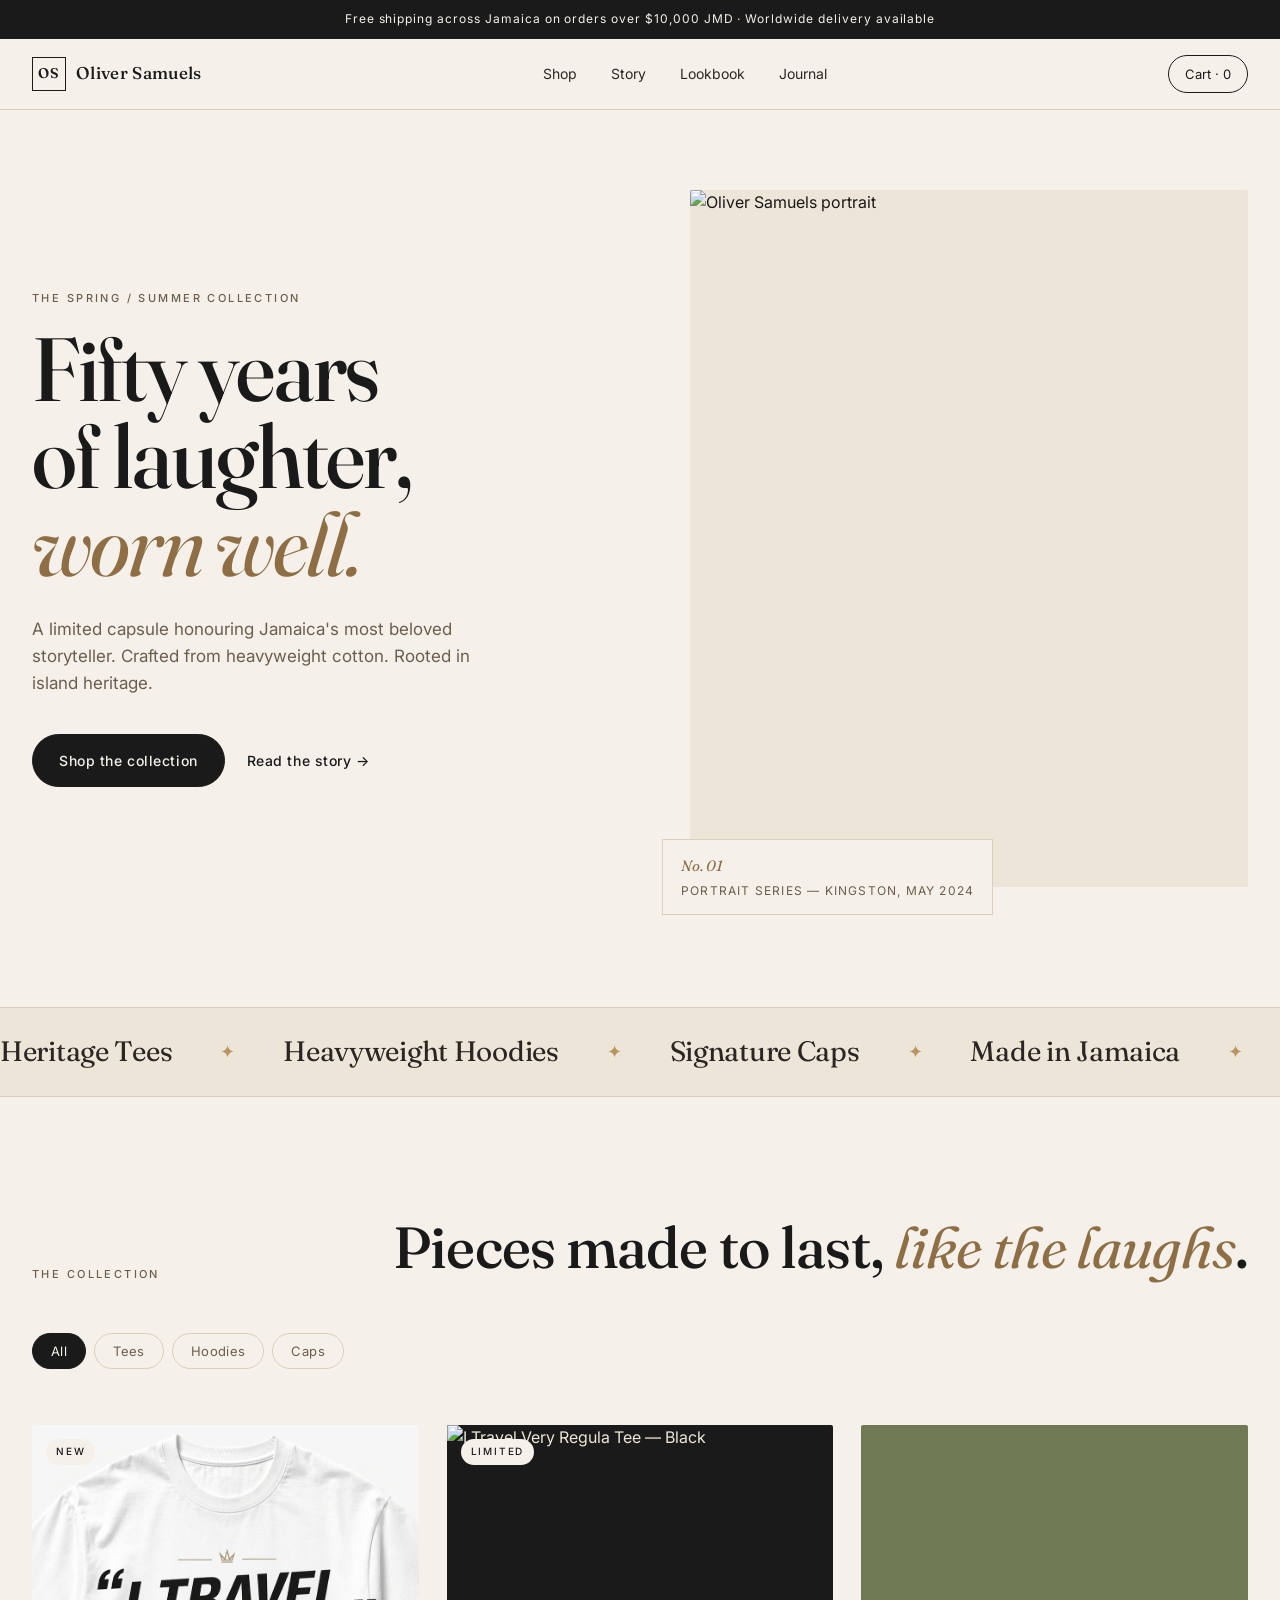
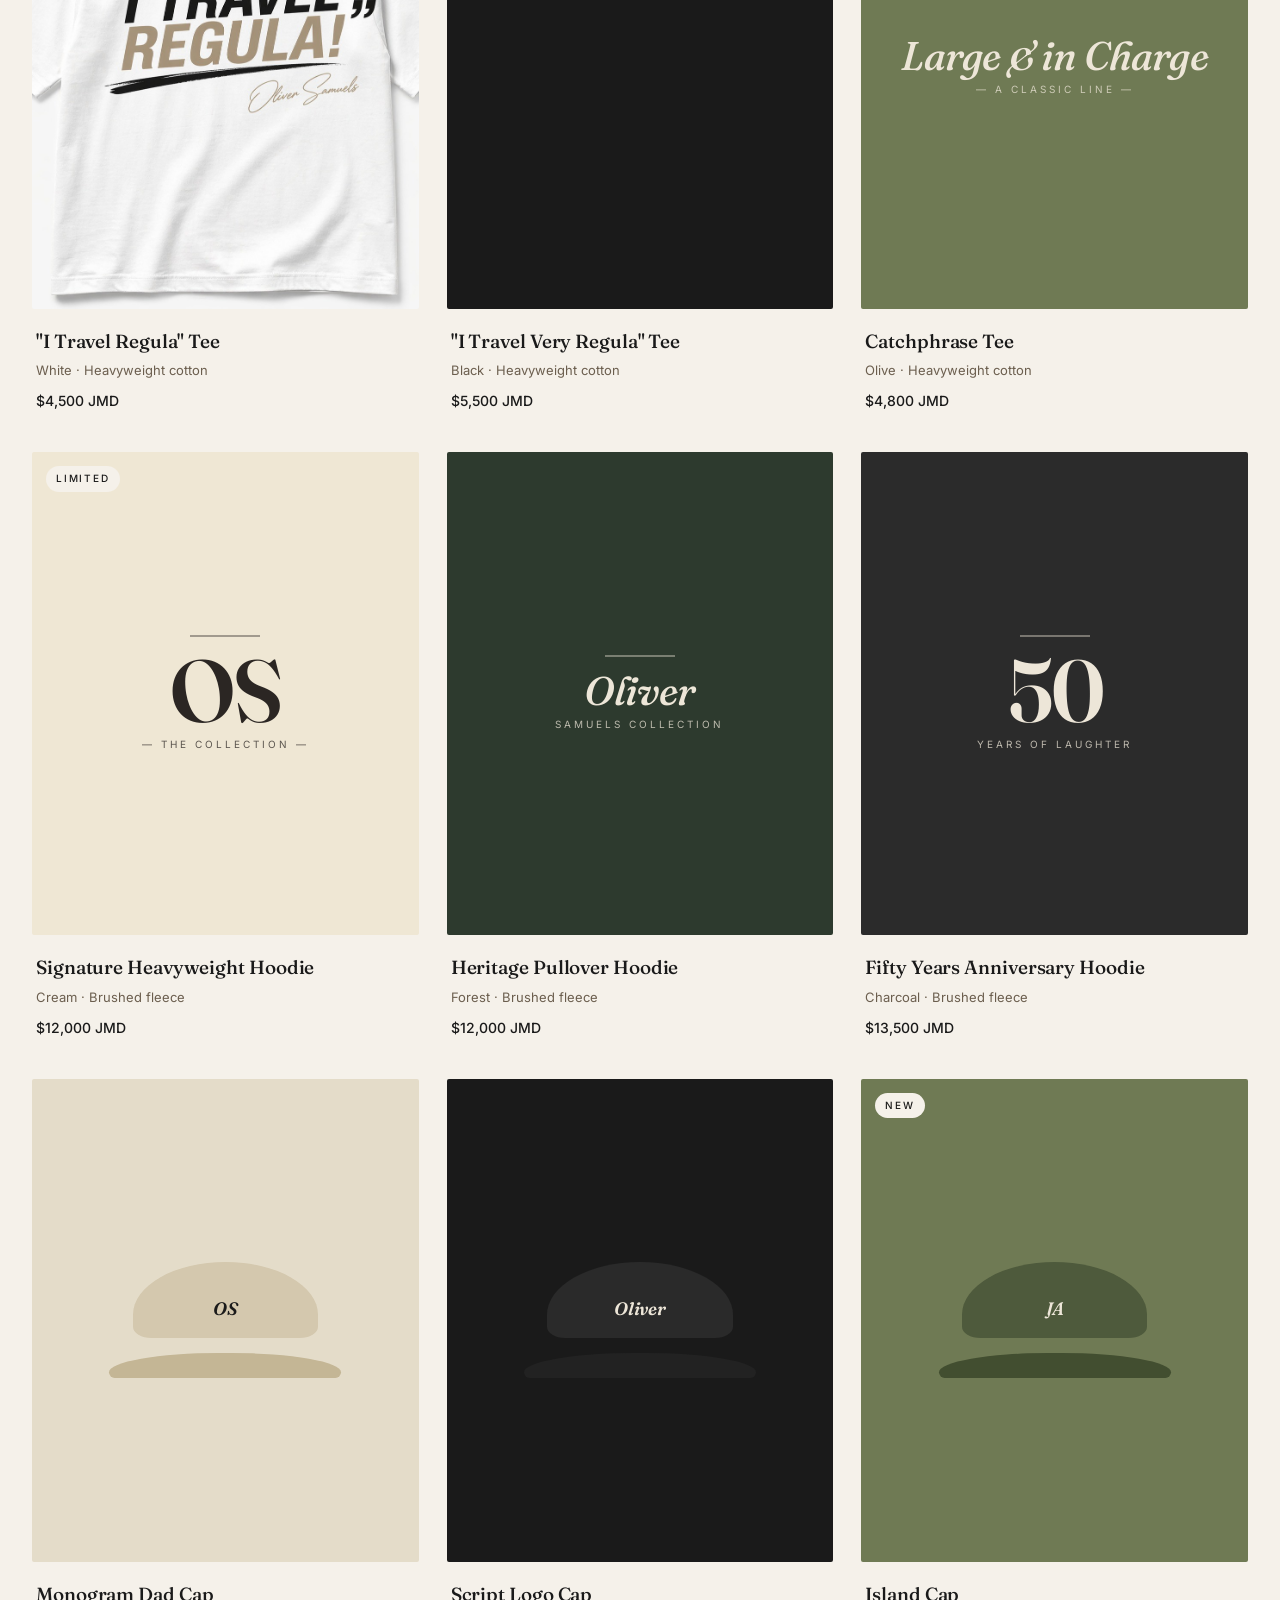
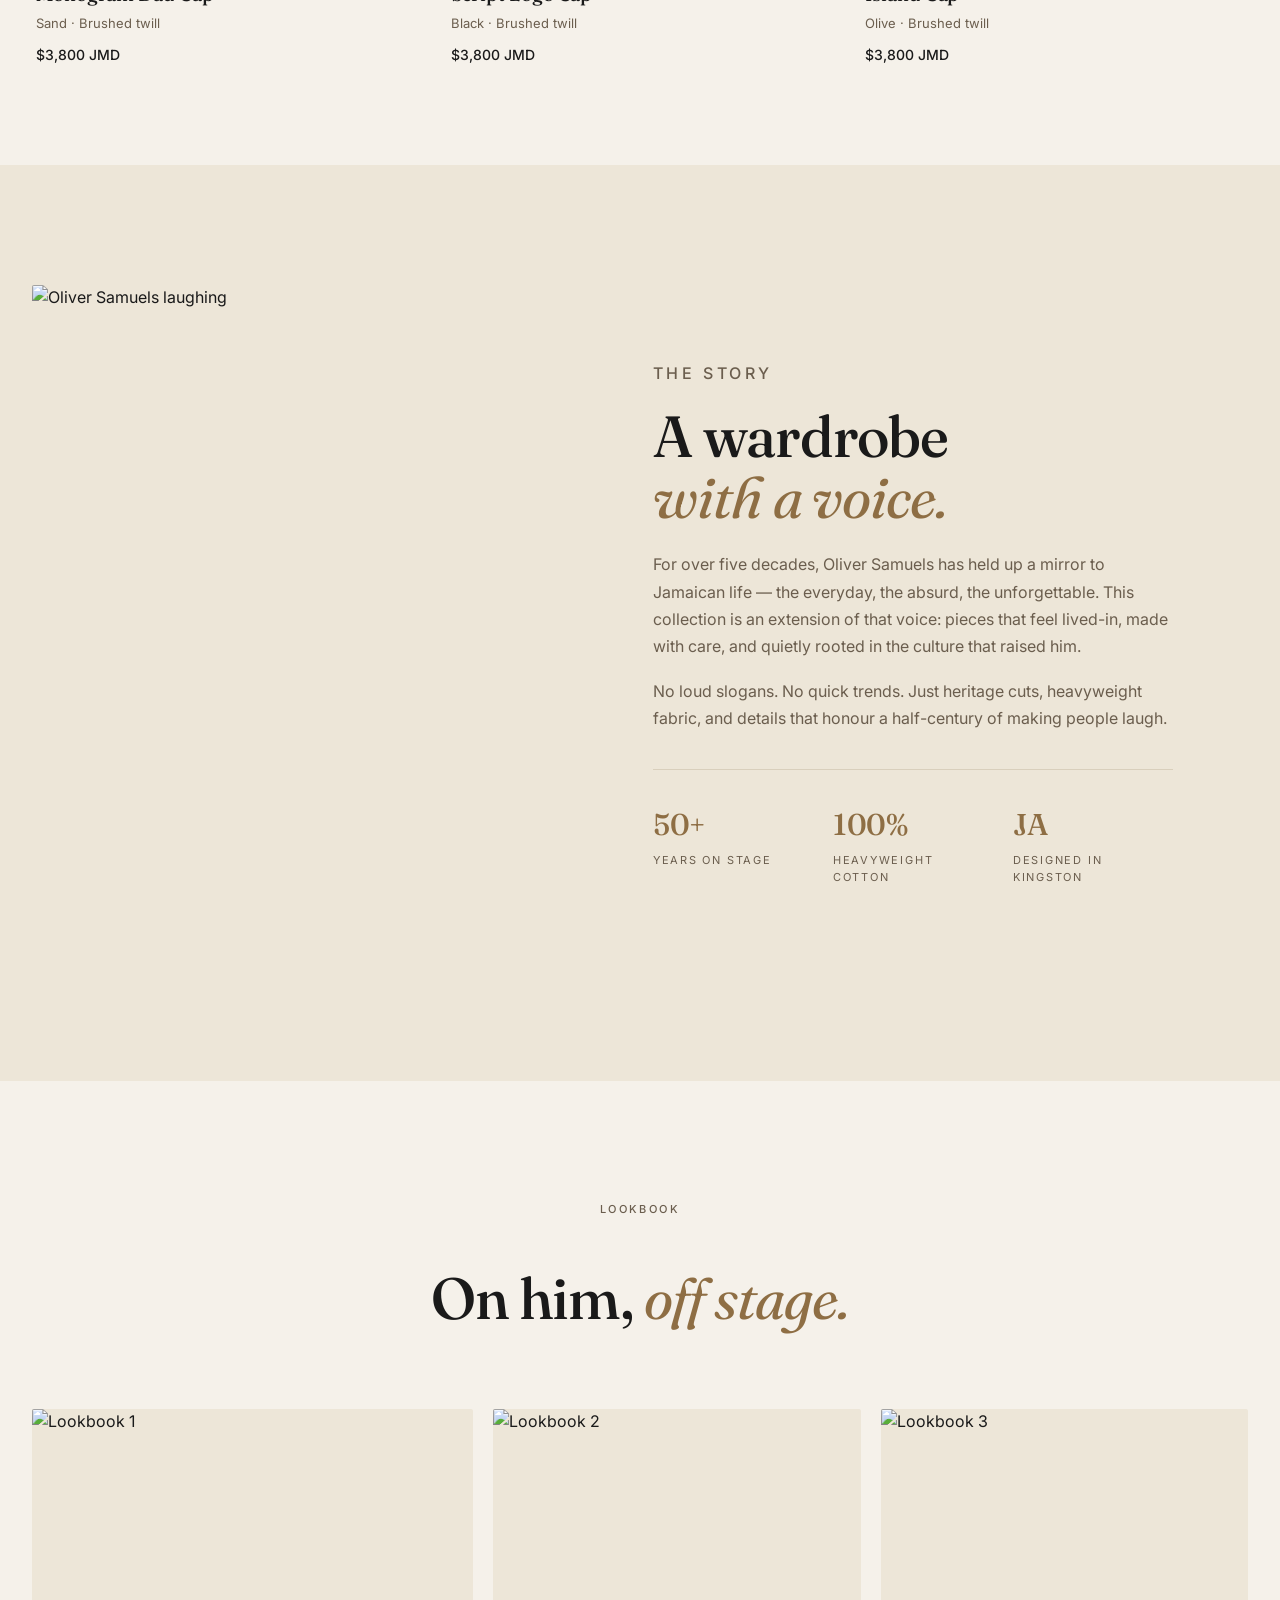
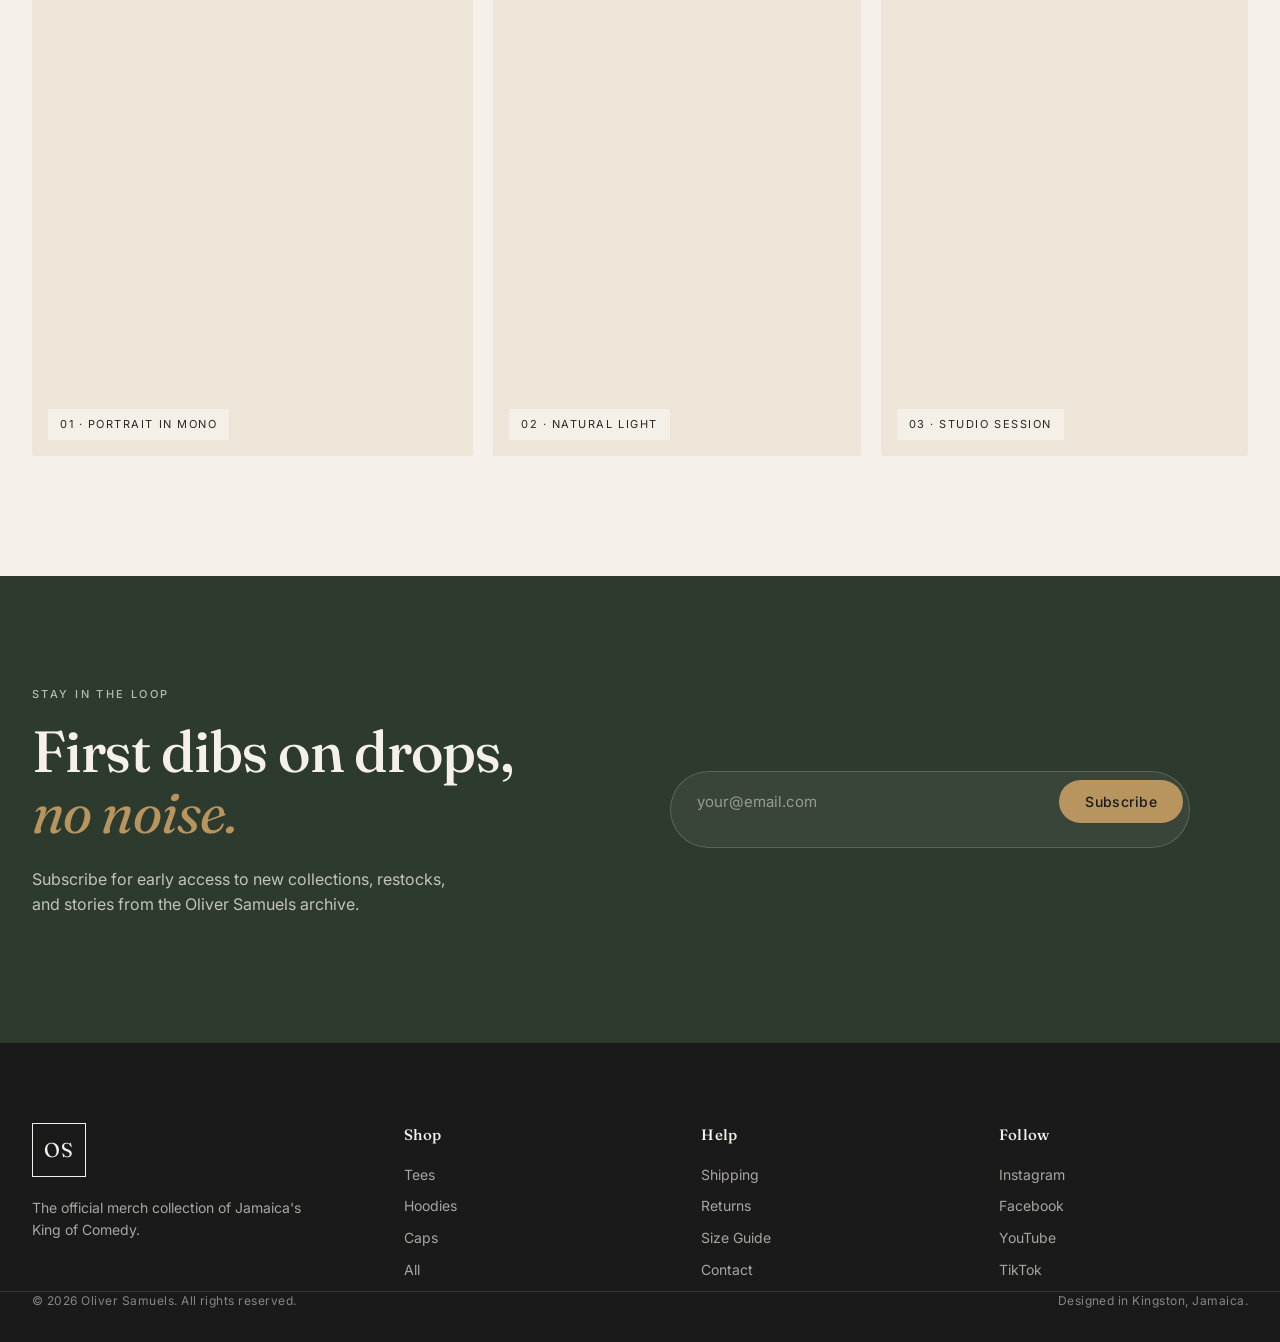
==== index.html @ 503dda07 "Add first two real tee designs to shop grid" ====
<!DOCTYPE html>
<html lang="en">
<head>
  <meta charset="UTF-8" />
  <meta name="viewport" content="width=device-width, initial-scale=1.0" />
  <title>Oliver Samuels — The Collection</title>
  <meta name="description" content="The official merch collection of Jamaican comedy icon Oliver Samuels. Heritage-inspired tees, hoodies, and caps." />
  <link rel="preconnect" href="https://fonts.googleapis.com" />
  <link rel="preconnect" href="https://fonts.gstatic.com" crossorigin />
  <link href="https://fonts.googleapis.com/css2?family=Fraunces:opsz,wght@9..144,400;9..144,500;9..144,600;9..144,700&family=Inter:wght@300;400;500;600&display=swap" rel="stylesheet" />
  <link rel="stylesheet" href="style.css" />
</head>
<body>

  <!-- ANNOUNCEMENT BAR -->
  <div class="announce">
    <span>Free shipping across Jamaica on orders over $10,000 JMD · Worldwide delivery available</span>
  </div>

  <!-- NAV -->
  <nav id="navbar">
    <div class="nav-inner">
      <a class="nav-logo" href="#top">
        <span class="mark">OS</span>
        <span class="wordmark">Oliver Samuels</span>
      </a>
      <ul class="nav-links">
        <li><a href="#shop">Shop</a></li>
        <li><a href="#story">Story</a></li>
        <li><a href="#lookbook">Lookbook</a></li>
        <li><a href="#journal">Journal</a></li>
      </ul>
      <div class="nav-actions">
        <a href="#shop" class="nav-cta">Cart · <span id="cartCount">0</span></a>
      </div>
    </div>
  </nav>

  <!-- HERO -->
  <section id="top" class="hero">
    <div class="hero-grid">
      <div class="hero-text">
        <p class="eyebrow">The Spring / Summer Collection</p>
        <h1 class="hero-title">Fifty years<br/>of laughter,<br/><em>worn well.</em></h1>
        <p class="hero-sub">A limited capsule honouring Jamaica's most beloved storyteller. Crafted from heavyweight cotton. Rooted in island heritage.</p>
        <div class="hero-actions">
          <a href="#shop" class="btn btn-primary">Shop the collection</a>
          <a href="#story" class="btn btn-ghost">Read the story →</a>
        </div>
      </div>
      <div class="hero-media">
        <div class="hero-photo">
          <img src="images/hero.jpeg" alt="Oliver Samuels portrait" />
        </div>
        <div class="hero-caption">
          <span class="caption-no">No. 01</span>
          <span class="caption-txt">Portrait series — Kingston, May 2024</span>
        </div>
      </div>
    </div>
  </section>

  <!-- MARQUEE -->
  <div class="marquee">
    <div class="marquee-track">
      <span>Heritage Tees</span><span aria-hidden="true">✦</span>
      <span>Heavyweight Hoodies</span><span aria-hidden="true">✦</span>
      <span>Signature Caps</span><span aria-hidden="true">✦</span>
      <span>Made in Jamaica</span><span aria-hidden="true">✦</span>
      <span>Heritage Tees</span><span aria-hidden="true">✦</span>
      <span>Heavyweight Hoodies</span><span aria-hidden="true">✦</span>
      <span>Signature Caps</span><span aria-hidden="true">✦</span>
      <span>Made in Jamaica</span><span aria-hidden="true">✦</span>
    </div>
  </div>

  <!-- SHOP -->
  <section id="shop" class="shop">
    <div class="container">
      <div class="section-head">
        <p class="eyebrow">The Collection</p>
        <h2 class="section-title">Pieces made to last, <em>like the laughs</em>.</h2>
        <div class="filters">
          <button class="filter active" data-filter="all">All</button>
          <button class="filter" data-filter="tees">Tees</button>
          <button class="filter" data-filter="hoodies">Hoodies</button>
          <button class="filter" data-filter="caps">Caps</button>
        </div>
      </div>

      <div class="product-grid" id="productGrid">
        <!-- TEES -->
        <article class="product" data-cat="tees" data-product-id="PLACEHOLDER_TEE_1">
          <div class="product-media product-media--photo product-media--cream">
            <img src="images/design-travel-white.jpg" alt="I Travel Regula Tee — White" />
            <span class="tag">New</span>
          </div>
          <div class="product-info">
            <h3>"I Travel Regula" Tee</h3>
            <p class="product-meta">White · Heavyweight cotton</p>
            <p class="product-price">$4,500 JMD</p>
          </div>
        </article>

        <article class="product" data-cat="tees" data-product-id="PLACEHOLDER_TEE_2">
          <div class="product-media product-media--photo product-media--black">
            <img src="images/design-travel-black.png" alt="I Travel Very Regula Tee — Black" />
            <span class="tag">Limited</span>
          </div>
          <div class="product-info">
            <h3>"I Travel Very Regula" Tee</h3>
            <p class="product-meta">Black · Heavyweight cotton</p>
            <p class="product-price">$5,500 JMD</p>
          </div>
        </article>

        <article class="product" data-cat="tees" data-product-id="PLACEHOLDER_TEE_3">
          <div class="product-media product-media--olive">
            <div class="product-graphic light">
              <span class="graphic-script">Large &amp; in Charge</span>
              <span class="graphic-line">— a classic line —</span>
            </div>
          </div>
          <div class="product-info">
            <h3>Catchphrase Tee</h3>
            <p class="product-meta">Olive · Heavyweight cotton</p>
            <p class="product-price">$4,800 JMD</p>
          </div>
        </article>

        <!-- HOODIES -->
        <article class="product" data-cat="hoodies" data-product-id="PLACEHOLDER_HOODIE_1">
          <div class="product-media product-media--cream">
            <div class="product-graphic hoodie">
              <span class="graphic-big">OS</span>
              <span class="graphic-line">— the collection —</span>
            </div>
            <span class="tag">Limited</span>
          </div>
          <div class="product-info">
            <h3>Signature Heavyweight Hoodie</h3>
            <p class="product-meta">Cream · Brushed fleece</p>
            <p class="product-price">$12,000 JMD</p>
          </div>
        </article>

        <article class="product" data-cat="hoodies" data-product-id="PLACEHOLDER_HOODIE_2">
          <div class="product-media product-media--green">
            <div class="product-graphic hoodie light">
              <span class="graphic-script">Oliver</span>
              <span class="graphic-line">Samuels Collection</span>
            </div>
          </div>
          <div class="product-info">
            <h3>Heritage Pullover Hoodie</h3>
            <p class="product-meta">Forest · Brushed fleece</p>
            <p class="product-price">$12,000 JMD</p>
          </div>
        </article>

        <article class="product" data-cat="hoodies" data-product-id="PLACEHOLDER_HOODIE_3">
          <div class="product-media product-media--charcoal">
            <div class="product-graphic hoodie light">
              <span class="graphic-big">50</span>
              <span class="graphic-line">Years of Laughter</span>
            </div>
          </div>
          <div class="product-info">
            <h3>Fifty Years Anniversary Hoodie</h3>
            <p class="product-meta">Charcoal · Brushed fleece</p>
            <p class="product-price">$13,500 JMD</p>
          </div>
        </article>

        <!-- CAPS -->
        <article class="product" data-cat="caps" data-product-id="PLACEHOLDER_CAP_1">
          <div class="product-media product-media--sand">
            <div class="cap-shape">
              <div class="cap-crown"></div>
              <div class="cap-brim"></div>
              <span class="cap-badge">OS</span>
            </div>
          </div>
          <div class="product-info">
            <h3>Monogram Dad Cap</h3>
            <p class="product-meta">Sand · Brushed twill</p>
            <p class="product-price">$3,800 JMD</p>
          </div>
        </article>

        <article class="product" data-cat="caps" data-product-id="PLACEHOLDER_CAP_2">
          <div class="product-media product-media--black">
            <div class="cap-shape">
              <div class="cap-crown dark"></div>
              <div class="cap-brim dark"></div>
              <span class="cap-badge light">Oliver</span>
            </div>
          </div>
          <div class="product-info">
            <h3>Script Logo Cap</h3>
            <p class="product-meta">Black · Brushed twill</p>
            <p class="product-price">$3,800 JMD</p>
          </div>
        </article>

        <article class="product" data-cat="caps" data-product-id="PLACEHOLDER_CAP_3">
          <div class="product-media product-media--olive">
            <div class="cap-shape">
              <div class="cap-crown olive"></div>
              <div class="cap-brim olive"></div>
              <span class="cap-badge light">JA</span>
            </div>
            <span class="tag">New</span>
          </div>
          <div class="product-info">
            <h3>Island Cap</h3>
            <p class="product-meta">Olive · Brushed twill</p>
            <p class="product-price">$3,800 JMD</p>
          </div>
        </article>
      </div>
    </div>
  </section>

  <!-- STORY -->
  <section id="story" class="story">
    <div class="container story-grid">
      <div class="story-media">
        <img src="images/story.jpeg" alt="Oliver Samuels laughing" />
      </div>
      <div class="story-text">
        <p class="eyebrow">The Story</p>
        <h2 class="section-title">A wardrobe<br/><em>with a voice.</em></h2>
        <p>For over five decades, Oliver Samuels has held up a mirror to Jamaican life — the everyday, the absurd, the unforgettable. This collection is an extension of that voice: pieces that feel lived-in, made with care, and quietly rooted in the culture that raised him.</p>
        <p>No loud slogans. No quick trends. Just heritage cuts, heavyweight fabric, and details that honour a half-century of making people laugh.</p>
        <div class="story-meta">
          <div><span class="num">50+</span><span>Years on stage</span></div>
          <div><span class="num">100%</span><span>Heavyweight cotton</span></div>
          <div><span class="num">JA</span><span>Designed in Kingston</span></div>
        </div>
      </div>
    </div>
  </section>

  <!-- LOOKBOOK -->
  <section id="lookbook" class="lookbook">
    <div class="container">
      <div class="section-head centered">
        <p class="eyebrow">Lookbook</p>
        <h2 class="section-title">On him, <em>off stage.</em></h2>
      </div>
      <div class="look-grid">
        <figure class="look look-tall">
          <img src="images/lookbook-1.jpeg" alt="Lookbook 1" />
          <figcaption>01 · Portrait in Mono</figcaption>
        </figure>
        <figure class="look">
          <img src="images/lookbook-2.jpeg" alt="Lookbook 2" />
          <figcaption>02 · Natural Light</figcaption>
        </figure>
        <figure class="look">
          <img src="images/lookbook-3.jpeg" alt="Lookbook 3" />
          <figcaption>03 · Studio Session</figcaption>
        </figure>
      </div>
    </div>
  </section>

  <!-- JOURNAL / NEWSLETTER -->
  <section id="journal" class="journal">
    <div class="container journal-inner">
      <div>
        <p class="eyebrow light">Stay in the loop</p>
        <h2 class="section-title light">First dibs on drops,<br/><em>no noise.</em></h2>
        <p class="light-sub">Subscribe for early access to new collections, restocks, and stories from the Oliver Samuels archive.</p>
      </div>
      <form class="signup" id="signupForm">
        <input type="email" placeholder="your@email.com" required aria-label="Email address" />
        <button type="submit">Subscribe</button>
        <p class="signup-note" id="signupNote"></p>
      </form>
    </div>
  </section>

  <!-- FOOTER -->
  <footer class="footer">
    <div class="container footer-grid">
      <div class="footer-brand">
        <span class="mark big">OS</span>
        <p>The official merch collection of Jamaica's King of Comedy.</p>
      </div>
      <div class="footer-col">
        <h4>Shop</h4>
        <a href="#shop">Tees</a>
        <a href="#shop">Hoodies</a>
        <a href="#shop">Caps</a>
        <a href="#shop">All</a>
      </div>
      <div class="footer-col">
        <h4>Help</h4>
        <a href="#">Shipping</a>
        <a href="#">Returns</a>
        <a href="#">Size Guide</a>
        <a href="#">Contact</a>
      </div>
      <div class="footer-col">
        <h4>Follow</h4>
        <a href="#">Instagram</a>
        <a href="#">Facebook</a>
        <a href="#">YouTube</a>
        <a href="#">TikTok</a>
      </div>
    </div>
    <div class="footer-bottom container">
      <span>© 2026 Oliver Samuels. All rights reserved.</span>
      <span>Designed in Kingston, Jamaica.</span>
    </div>
  </footer>

  <!--
    ============================================================
    SHOPIFY BUY BUTTON INTEGRATION (to be wired up once products
    are created in your Shopify admin):

    1. In Shopify admin → Sales channels → add "Buy Button"
    2. Create a Buy Button for each product and copy its ID
    3. Replace PLACEHOLDER_TEE_1 etc. in data-product-id above
    4. Uncomment the SDK loader in script.js and fill in:
         domain: 'your-store.myshopify.com'
         storefrontAccessToken: 'xxxx'
    5. The SDK will mount checkout into each .product card.
    ============================================================
  -->

  <script src="script.js"></script>
</body>
</html>
---- style.css ----
/* ---------- TOKENS ---------- */
:root {
  --cream: #F5F1EA;
  --cream-2: #EDE6D8;
  --sand: #E4DCC9;
  --ink: #1A1A1A;
  --ink-2: #2B2623;
  --muted: #6B5E4E;
  --line: #D9CFBC;
  --gold: #B8945F;
  --gold-deep: #8E6E44;
  --forest: #2D3A2E;
  --olive: #5C6A46;
  --black: #111111;

  --serif: "Fraunces", Georgia, "Times New Roman", serif;
  --sans: "Inter", system-ui, -apple-system, sans-serif;

  --maxw: 1280px;
  --radius: 2px;
  --ease: cubic-bezier(.2,.7,.2,1);
}

*, *::before, *::after { box-sizing: border-box; }
html { scroll-behavior: smooth; }

body {
  margin: 0;
  font-family: var(--sans);
  font-weight: 400;
  color: var(--ink);
  background: var(--cream);
  -webkit-font-smoothing: antialiased;
  line-height: 1.55;
  font-size: 16px;
}

img { max-width: 100%; display: block; }
a { color: inherit; text-decoration: none; }
button { font-family: inherit; cursor: pointer; border: 0; background: none; color: inherit; }

.container {
  max-width: var(--maxw);
  margin: 0 auto;
  padding: 0 32px;
}

.eyebrow {
  font-size: 11px;
  letter-spacing: .22em;
  text-transform: uppercase;
  color: var(--muted);
  font-weight: 500;
  margin: 0 0 18px;
}
.eyebrow.light { color: rgba(245,241,234,0.7); }

.section-title {
  font-family: var(--serif);
  font-weight: 500;
  font-size: clamp(34px, 5vw, 58px);
  line-height: 1.05;
  letter-spacing: -0.015em;
  margin: 0 0 24px;
  color: var(--ink);
}
.section-title em {
  font-style: italic;
  font-weight: 400;
  color: var(--gold-deep);
}
.section-title.light { color: var(--cream); }
.section-title.light em { color: var(--gold); }
.light-sub { color: rgba(245,241,234,0.75); max-width: 440px; }

/* ---------- ANNOUNCEMENT + NAV ---------- */
.announce {
  background: var(--ink);
  color: var(--cream);
  text-align: center;
  font-size: 12px;
  letter-spacing: .08em;
  padding: 10px 16px;
}

#navbar {
  position: sticky;
  top: 0;
  z-index: 50;
  background: rgba(245,241,234,0.85);
  backdrop-filter: saturate(160%) blur(12px);
  -webkit-backdrop-filter: saturate(160%) blur(12px);
  border-bottom: 1px solid var(--line);
}
.nav-inner {
  max-width: var(--maxw);
  margin: 0 auto;
  padding: 18px 32px;
  display: flex;
  align-items: center;
  justify-content: space-between;
  gap: 24px;
}
.nav-logo {
  display: flex;
  align-items: center;
  gap: 10px;
  font-weight: 600;
}
.mark {
  display: inline-grid;
  place-items: center;
  width: 34px; height: 34px;
  border: 1px solid var(--ink);
  font-family: var(--serif);
  font-size: 14px;
  letter-spacing: .05em;
}
.mark.big { width: 54px; height: 54px; font-size: 20px; }
.wordmark {
  font-family: var(--serif);
  font-weight: 500;
  font-size: 17px;
  letter-spacing: .02em;
}

.nav-links {
  list-style: none;
  display: flex;
  gap: 34px;
  margin: 0; padding: 0;
  font-size: 14px;
}
.nav-links a {
  color: var(--ink-2);
  transition: color .2s var(--ease);
}
.nav-links a:hover { color: var(--gold-deep); }

.nav-cta {
  font-size: 13px;
  padding: 10px 16px;
  border: 1px solid var(--ink);
  border-radius: 999px;
  transition: all .2s var(--ease);
}
.nav-cta:hover { background: var(--ink); color: var(--cream); }

/* ---------- HERO ---------- */
.hero { padding: 80px 0 60px; }
.hero-grid {
  max-width: var(--maxw);
  margin: 0 auto;
  padding: 0 32px;
  display: grid;
  grid-template-columns: 1.05fr 1fr;
  gap: 72px;
  align-items: center;
}
.hero-text { max-width: 540px; }
.hero-title {
  font-family: var(--serif);
  font-weight: 500;
  font-size: clamp(48px, 7vw, 92px);
  line-height: 0.98;
  letter-spacing: -0.02em;
  margin: 12px 0 28px;
}
.hero-title em {
  font-style: italic;
  font-weight: 400;
  color: var(--gold-deep);
}
.hero-sub {
  font-size: 17px;
  color: var(--muted);
  max-width: 460px;
  margin: 0 0 36px;
  line-height: 1.6;
}
.hero-actions { display: flex; gap: 14px; flex-wrap: wrap; }

.btn {
  display: inline-flex;
  align-items: center;
  justify-content: center;
  font-size: 14px;
  letter-spacing: .04em;
  padding: 15px 26px;
  border-radius: 999px;
  transition: all .25s var(--ease);
  font-weight: 500;
}
.btn-primary {
  background: var(--ink);
  color: var(--cream);
  border: 1px solid var(--ink);
}
.btn-primary:hover {
  background: var(--gold-deep);
  border-color: var(--gold-deep);
}
.btn-ghost {
  background: transparent;
  color: var(--ink);
  padding: 15px 8px;
}
.btn-ghost:hover { color: var(--gold-deep); }

.hero-media {
  position: relative;
  aspect-ratio: 4/5;
  width: 100%;
}
.hero-photo {
  width: 100%;
  height: 100%;
  overflow: hidden;
  background: var(--cream-2);
  border-radius: var(--radius);
}
.hero-photo img {
  width: 100%;
  height: 100%;
  object-fit: cover;
  filter: grayscale(20%) contrast(1.02);
  transition: transform 1.2s var(--ease);
}
.hero-media:hover .hero-photo img { transform: scale(1.03); }

.hero-caption {
  position: absolute;
  bottom: -28px;
  left: -28px;
  background: var(--cream);
  padding: 14px 18px;
  border: 1px solid var(--line);
  display: flex;
  flex-direction: column;
  font-size: 12px;
  letter-spacing: .1em;
  text-transform: uppercase;
}
.caption-no {
  font-family: var(--serif);
  font-style: italic;
  text-transform: none;
  letter-spacing: 0;
  font-size: 15px;
  color: var(--gold-deep);
  margin-bottom: 4px;
}
.caption-txt { color: var(--muted); }

/* ---------- MARQUEE ---------- */
.marquee {
  overflow: hidden;
  border-top: 1px solid var(--line);
  border-bottom: 1px solid var(--line);
  background: var(--cream-2);
  padding: 22px 0;
  margin-top: 60px;
}
.marquee-track {
  display: flex;
  gap: 48px;
  white-space: nowrap;
  font-family: var(--serif);
  font-size: 28px;
  font-weight: 400;
  letter-spacing: -0.01em;
  color: var(--ink-2);
  animation: marquee 40s linear infinite;
}
.marquee-track span { flex-shrink: 0; }
.marquee-track span[aria-hidden] { color: var(--gold); font-size: 18px; align-self: center; }
@keyframes marquee {
  from { transform: translateX(0); }
  to   { transform: translateX(-50%); }
}

/* ---------- SHOP ---------- */
.shop { padding: 120px 0 100px; }
.section-head {
  display: grid;
  grid-template-columns: 1fr auto;
  align-items: end;
  gap: 32px;
  margin-bottom: 56px;
}
.section-head.centered {
  grid-template-columns: 1fr;
  text-align: center;
  justify-items: center;
}
.filters { display: flex; gap: 8px; flex-wrap: wrap; }
.filter {
  font-size: 13px;
  padding: 9px 18px;
  border: 1px solid var(--line);
  border-radius: 999px;
  color: var(--muted);
  transition: all .2s var(--ease);
  letter-spacing: .03em;
}
.filter:hover { color: var(--ink); border-color: var(--ink); }
.filter.active {
  background: var(--ink);
  color: var(--cream);
  border-color: var(--ink);
}

.product-grid {
  display: grid;
  grid-template-columns: repeat(3, 1fr);
  gap: 40px 28px;
}
.product {
  cursor: pointer;
  transition: transform .4s var(--ease);
}
.product:hover { transform: translateY(-4px); }

.product-media {
  position: relative;
  aspect-ratio: 4/5;
  display: grid;
  place-items: center;
  overflow: hidden;
  border-radius: var(--radius);
  transition: box-shadow .3s var(--ease);
}
.product:hover .product-media {
  box-shadow: 0 20px 40px -20px rgba(45,35,20,0.25);
}
.product-media--photo   { padding: 0; }
.product-media--photo img {
  width: 100%;
  height: 100%;
  object-fit: cover;
  object-position: center;
}
.product-media--sand    { background: var(--sand); }
.product-media--cream   { background: #EFE7D4; }
.product-media--black   { background: #1A1A1A; color: #EDE6D8; }
.product-media--olive   { background: #6F7A54; color: #EDE6D8; }
.product-media--green   { background: var(--forest); color: #EDE6D8; }
.product-media--charcoal{ background: #2B2B2B; color: #EDE6D8; }

.product-graphic {
  text-align: center;
  display: flex;
  flex-direction: column;
  align-items: center;
  gap: 6px;
  padding: 40px 30px;
  color: var(--ink-2);
}
.product-graphic.light { color: #EDE6D8; }
.graphic-script {
  font-family: var(--serif);
  font-style: italic;
  font-weight: 500;
  font-size: 40px;
  line-height: 1;
  letter-spacing: -0.02em;
}
.graphic-big {
  font-family: var(--serif);
  font-weight: 600;
  font-size: 88px;
  line-height: 0.9;
  letter-spacing: -0.03em;
}
.graphic-line {
  font-size: 10px;
  letter-spacing: .3em;
  text-transform: uppercase;
  opacity: .75;
}
.product-graphic.hoodie::before {
  content: "";
  display: block;
  width: 70px; height: 2px;
  background: currentColor;
  opacity: .4;
  margin-bottom: 8px;
}

.tag {
  position: absolute;
  top: 14px; left: 14px;
  font-size: 10px;
  letter-spacing: .18em;
  text-transform: uppercase;
  padding: 5px 10px;
  background: var(--cream);
  color: var(--ink);
  border-radius: 999px;
  font-weight: 500;
}

/* Cap "illustration" */
.cap-shape {
  position: relative;
  width: 60%;
  aspect-ratio: 2/1;
}
.cap-crown {
  position: absolute;
  top: 0; left: 10%;
  width: 80%;
  height: 65%;
  background: #D4C8AE;
  border-radius: 50% 50% 10% 10% / 70% 70% 15% 15%;
}
.cap-crown.dark { background: #2A2A2A; }
.cap-crown.olive{ background: #4E5A3C; }
.cap-brim {
  position: absolute;
  bottom: 0; left: 0;
  width: 100%;
  height: 22%;
  background: #C4B695;
  border-radius: 50% 50% 6px 6px / 80% 80% 6px 6px;
}
.cap-brim.dark  { background: #222; }
.cap-brim.olive { background: #424E30; }
.cap-badge {
  position: absolute;
  top: 28%;
  left: 50%;
  transform: translateX(-50%);
  font-family: var(--serif);
  font-style: italic;
  font-weight: 600;
  font-size: 18px;
  color: var(--ink);
  letter-spacing: -0.01em;
}
.cap-badge.light { color: #EDE6D8; }

.product-info {
  padding: 18px 4px 0;
  display: flex;
  flex-direction: column;
  gap: 4px;
}
.product-info h3 {
  font-family: var(--serif);
  font-weight: 500;
  font-size: 19px;
  margin: 0;
  letter-spacing: -0.005em;
}
.product-meta {
  font-size: 13px;
  color: var(--muted);
  margin: 0;
}
.product-price {
  font-size: 14px;
  color: var(--ink);
  margin: 6px 0 0;
  font-weight: 500;
}

/* ---------- STORY ---------- */
.story { padding: 120px 0; background: var(--cream-2); }
.story-grid {
  display: grid;
  grid-template-columns: 1fr 1.1fr;
  gap: 80px;
  align-items: center;
}
.story-media {
  aspect-ratio: 4/5;
  overflow: hidden;
  border-radius: var(--radius);
}
.story-media img {
  width: 100%;
  height: 100%;
  object-fit: cover;
}
.story-text p {
  color: var(--muted);
  font-size: 16px;
  margin: 0 0 18px;
  max-width: 520px;
  line-height: 1.7;
}
.story-meta {
  display: grid;
  grid-template-columns: repeat(3, 1fr);
  gap: 20px;
  margin-top: 36px;
  padding-top: 32px;
  border-top: 1px solid var(--line);
  max-width: 520px;
}
.story-meta div { display: flex; flex-direction: column; gap: 4px; }
.story-meta .num {
  font-family: var(--serif);
  font-size: 30px;
  color: var(--gold-deep);
  font-weight: 500;
  letter-spacing: -0.01em;
}
.story-meta span:last-child {
  font-size: 11px;
  letter-spacing: .16em;
  text-transform: uppercase;
  color: var(--muted);
}

/* ---------- LOOKBOOK ---------- */
.lookbook { padding: 120px 0; }
.look-grid {
  display: grid;
  grid-template-columns: 1.2fr 1fr 1fr;
  gap: 20px;
  margin-top: 40px;
}
.look {
  margin: 0;
  position: relative;
  overflow: hidden;
  border-radius: var(--radius);
  background: var(--cream-2);
}
.look img {
  width: 100%;
  height: 100%;
  aspect-ratio: 3/4;
  object-fit: cover;
  transition: transform 1s var(--ease);
}
.look:hover img { transform: scale(1.04); }
.look-tall img { aspect-ratio: 3/4.4; }
.look figcaption {
  position: absolute;
  bottom: 16px; left: 16px;
  background: rgba(245,241,234,0.92);
  padding: 7px 12px;
  font-size: 11px;
  letter-spacing: .14em;
  text-transform: uppercase;
  color: var(--ink-2);
}

/* ---------- JOURNAL ---------- */
.journal {
  background: var(--forest);
  color: var(--cream);
  padding: 110px 0;
}
.journal-inner {
  display: grid;
  grid-template-columns: 1fr 1fr;
  gap: 60px;
  align-items: center;
}
.signup {
  display: flex;
  flex-wrap: wrap;
  gap: 10px;
  background: rgba(245,241,234,0.06);
  border: 1px solid rgba(245,241,234,0.18);
  border-radius: 999px;
  padding: 6px;
  max-width: 520px;
  align-items: center;
}
.signup input {
  flex: 1;
  min-width: 200px;
  background: transparent;
  border: 0;
  outline: 0;
  color: var(--cream);
  padding: 14px 20px;
  font-size: 15px;
  font-family: var(--sans);
}
.signup input::placeholder { color: rgba(245,241,234,0.5); }
.signup button {
  background: var(--gold);
  color: var(--ink);
  padding: 13px 26px;
  border-radius: 999px;
  font-size: 14px;
  font-weight: 500;
  letter-spacing: .03em;
  transition: background .2s var(--ease);
}
.signup button:hover { background: var(--cream); }
.signup-note {
  width: 100%;
  padding: 6px 14px 0;
  font-size: 13px;
  color: rgba(245,241,234,0.75);
  margin: 0;
}

/* ---------- FOOTER ---------- */
.footer {
  background: var(--ink);
  color: var(--cream);
  padding: 80px 0 32px;
}
.footer .container { padding: 0 32px; }
.footer-grid {
  display: grid;
  grid-template-columns: 1.3fr 1fr 1fr 1fr;
  gap: 48px;
  padding-bottom: 56px;
  border-bottom: 1px solid rgba(245,241,234,0.12);
}
.footer-brand { max-width: 300px; }
.footer-brand .mark {
  border-color: var(--cream);
  color: var(--cream);
  margin-bottom: 20px;
}
.footer-brand p {
  color: rgba(245,241,234,0.65);
  font-size: 14px;
  line-height: 1.6;
  margin: 0;
}
.footer-col h4 {
  font-family: var(--serif);
  font-weight: 500;
  font-size: 15px;
  letter-spacing: .02em;
  margin: 0 0 18px;
}
.footer-col a {
  display: block;
  font-size: 14px;
  color: rgba(245,241,234,0.65);
  margin-bottom: 10px;
  transition: color .2s var(--ease);
}
.footer-col a:hover { color: var(--gold); }
.footer-bottom {
  display: flex;
  justify-content: space-between;
  padding-top: 28px;
  font-size: 12px;
  color: rgba(245,241,234,0.5);
  letter-spacing: .04em;
}

/* ---------- RESPONSIVE ---------- */
@media (max-width: 980px) {
  .hero-grid { grid-template-columns: 1fr; gap: 48px; }
  .hero-media { max-width: 480px; }
  .hero-caption { left: -12px; bottom: -22px; }
  .product-grid { grid-template-columns: repeat(2, 1fr); gap: 32px 20px; }
  .story-grid { grid-template-columns: 1fr; gap: 40px; }
  .look-grid { grid-template-columns: 1fr 1fr; }
  .journal-inner { grid-template-columns: 1fr; gap: 32px; }
  .footer-grid { grid-template-columns: 1fr 1fr; gap: 40px; }
  .section-head { grid-template-columns: 1fr; }
  .nav-links { display: none; }
}

@media (max-width: 560px) {
  .container, .nav-inner, .hero-grid { padding-left: 20px; padding-right: 20px; }
  .product-grid { grid-template-columns: 1fr; }
  .look-grid { grid-template-columns: 1fr; }
  .footer-grid { grid-template-columns: 1fr 1fr; }
  .footer-bottom { flex-direction: column; gap: 8px; }
  .hero { padding-top: 48px; }
  .story, .lookbook, .shop, .journal { padding: 72px 0; }
  .graphic-big { font-size: 64px; }
  .graphic-script { font-size: 32px; }
}
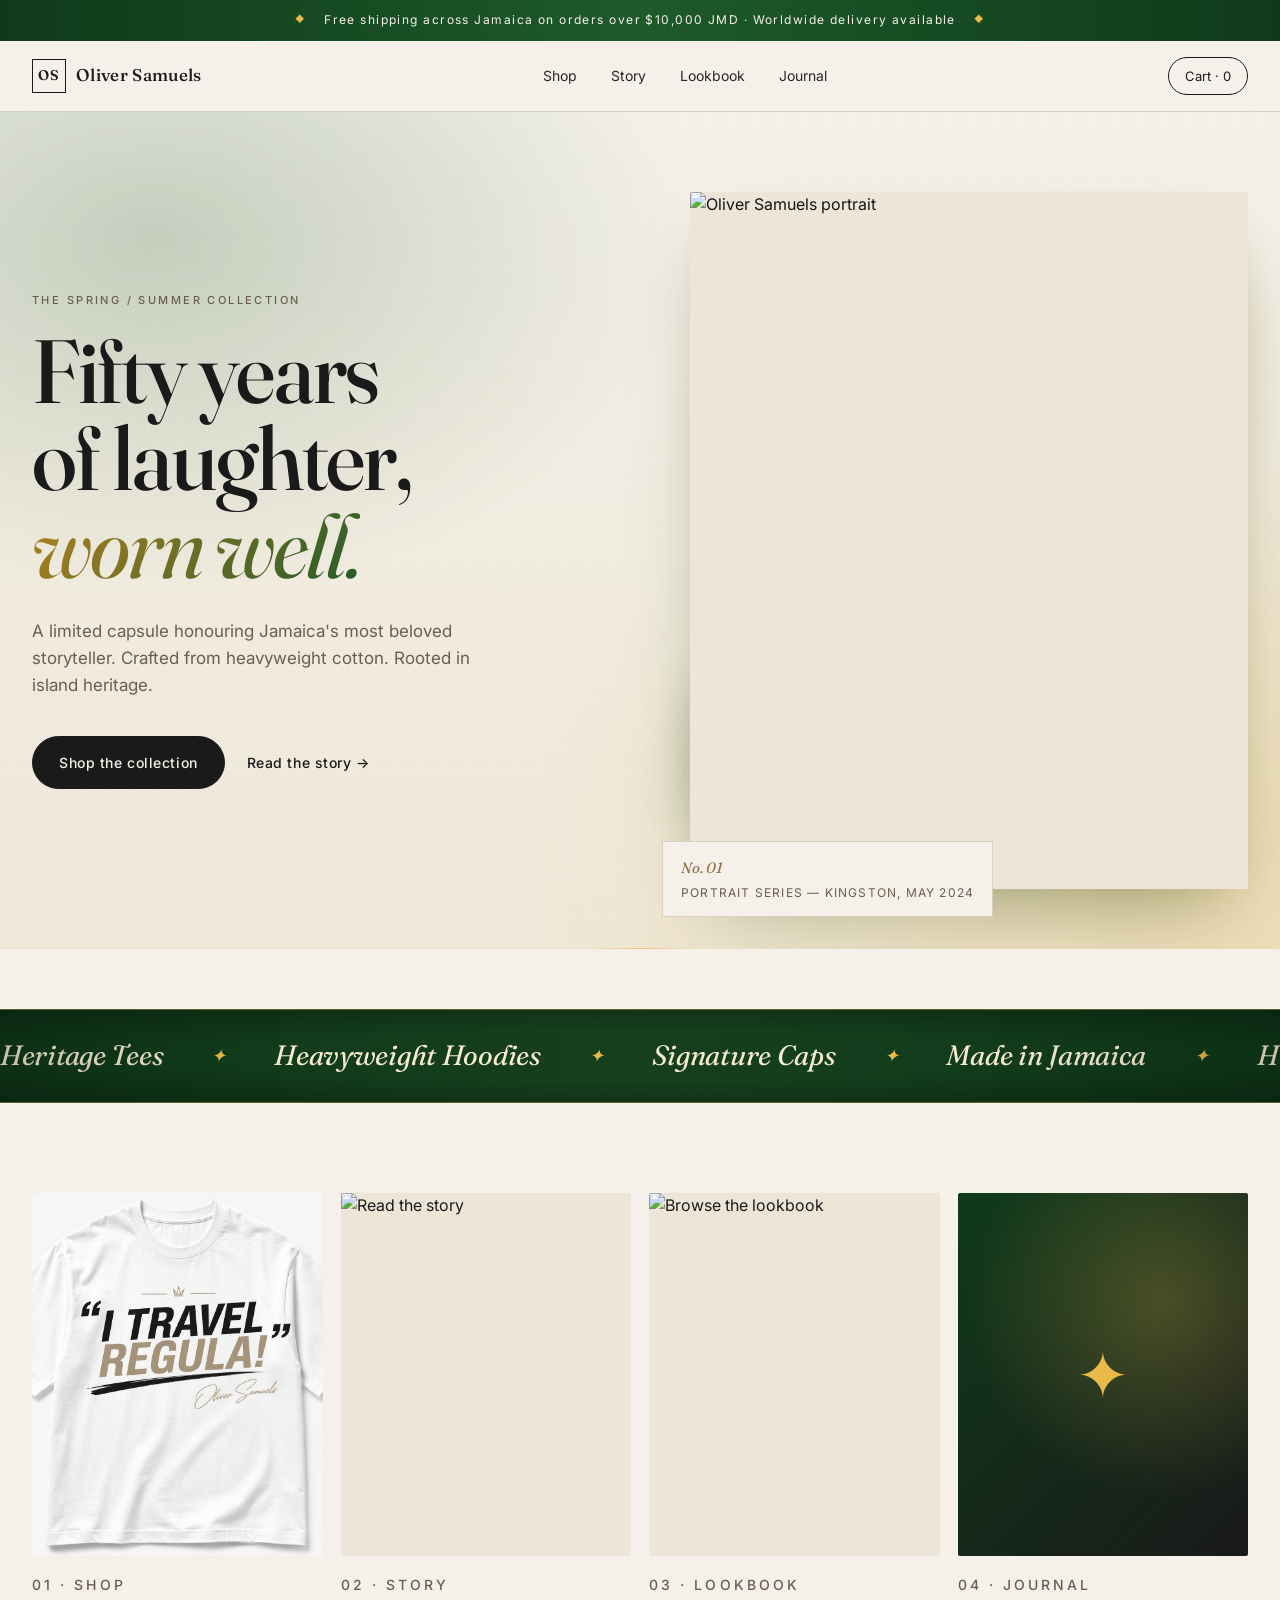
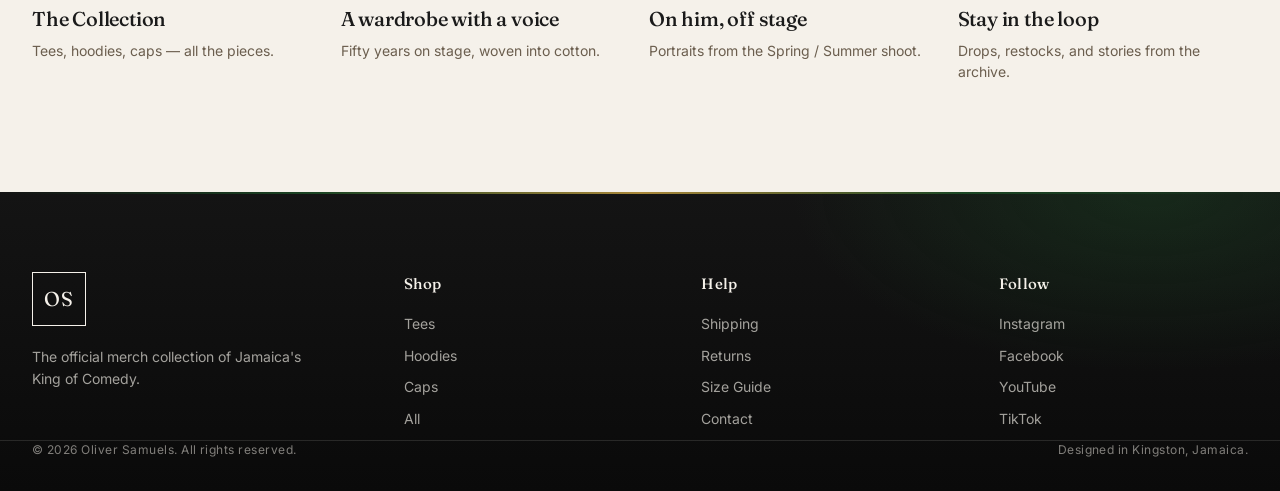
==== commit 1207d5e2: "Restructure into multi-page site + Jamaican vibrance - Split single-page layout into dedicated pages" ====
--- a/index.html
+++ b/index.html
@@ -3,7 +3,7 @@
 <head>
   <meta charset="UTF-8" />
   <meta name="viewport" content="width=device-width, initial-scale=1.0" />
-  <title>Oliver Samuels — The Collection</title>
+  <title>Oliver Samuels — Heritage Merch</title>
   <meta name="description" content="The official merch collection of Jamaican comedy icon Oliver Samuels. Heritage-inspired tees, hoodies, and caps." />
   <link rel="preconnect" href="https://fonts.googleapis.com" />
   <link rel="preconnect" href="https://fonts.gstatic.com" crossorigin />
@@ -20,32 +20,32 @@
   <!-- NAV -->
   <nav id="navbar">
     <div class="nav-inner">
-      <a class="nav-logo" href="#top">
+      <a class="nav-logo" href="index.html">
         <span class="mark">OS</span>
         <span class="wordmark">Oliver Samuels</span>
       </a>
       <ul class="nav-links">
-        <li><a href="#shop">Shop</a></li>
-        <li><a href="#story">Story</a></li>
-        <li><a href="#lookbook">Lookbook</a></li>
-        <li><a href="#journal">Journal</a></li>
+        <li><a href="shop.html">Shop</a></li>
+        <li><a href="story.html">Story</a></li>
+        <li><a href="lookbook.html">Lookbook</a></li>
+        <li><a href="journal.html">Journal</a></li>
       </ul>
       <div class="nav-actions">
-        <a href="#shop" class="nav-cta">Cart · <span id="cartCount">0</span></a>
+        <a href="shop.html" class="nav-cta">Cart · <span id="cartCount">0</span></a>
       </div>
     </div>
   </nav>
 
   <!-- HERO -->
-  <section id="top" class="hero">
+  <section id="top" class="hero hero--landing">
     <div class="hero-grid">
       <div class="hero-text">
         <p class="eyebrow">The Spring / Summer Collection</p>
         <h1 class="hero-title">Fifty years<br/>of laughter,<br/><em>worn well.</em></h1>
         <p class="hero-sub">A limited capsule honouring Jamaica's most beloved storyteller. Crafted from heavyweight cotton. Rooted in island heritage.</p>
         <div class="hero-actions">
-          <a href="#shop" class="btn btn-primary">Shop the collection</a>
-          <a href="#story" class="btn btn-ghost">Read the story →</a>
+          <a href="shop.html" class="btn btn-primary">Shop the collection</a>
+          <a href="story.html" class="btn btn-ghost">Read the story →</a>
         </div>
       </div>
       <div class="hero-media">
@@ -74,211 +74,45 @@
     </div>
   </div>
 
-  <!-- SHOP -->
-  <section id="shop" class="shop">
+  <!-- EXPLORE TILES -->
+  <section class="explore">
     <div class="container">
-      <div class="section-head">
-        <p class="eyebrow">The Collection</p>
-        <h2 class="section-title">Pieces made to last, <em>like the laughs</em>.</h2>
-        <div class="filters">
-          <button class="filter active" data-filter="all">All</button>
-          <button class="filter" data-filter="tees">Tees</button>
-          <button class="filter" data-filter="hoodies">Hoodies</button>
-          <button class="filter" data-filter="caps">Caps</button>
-        </div>
+      <div class="explore-grid">
+        <a class="explore-tile" href="shop.html">
+          <div class="explore-img"><img src="images/design-travel-white.jpg" alt="Shop the collection" /></div>
+          <div class="explore-meta">
+            <p class="eyebrow">01 · Shop</p>
+            <h3>The Collection</h3>
+            <p>Tees, hoodies, caps — all the pieces.</p>
+          </div>
+        </a>
+        <a class="explore-tile" href="story.html">
+          <div class="explore-img"><img src="images/story.jpeg" alt="Read the story" /></div>
+          <div class="explore-meta">
+            <p class="eyebrow">02 · Story</p>
+            <h3>A wardrobe with a voice</h3>
+            <p>Fifty years on stage, woven into cotton.</p>
+          </div>
+        </a>
+        <a class="explore-tile" href="lookbook.html">
+          <div class="explore-img"><img src="images/lookbook-1.jpeg" alt="Browse the lookbook" /></div>
+          <div class="explore-meta">
+            <p class="eyebrow">03 · Lookbook</p>
+            <h3>On him, off stage</h3>
+            <p>Portraits from the Spring / Summer shoot.</p>
+          </div>
+        </a>
+        <a class="explore-tile" href="journal.html">
+          <div class="explore-img explore-img--dark">
+            <span class="explore-glyph">✦</span>
+          </div>
+          <div class="explore-meta">
+            <p class="eyebrow">04 · Journal</p>
+            <h3>Stay in the loop</h3>
+            <p>Drops, restocks, and stories from the archive.</p>
+          </div>
+        </a>
       </div>
-
-      <div class="product-grid" id="productGrid">
-        <!-- TEES -->
-        <article class="product" data-cat="tees" data-product-id="PLACEHOLDER_TEE_1">
-          <div class="product-media product-media--photo product-media--cream">
-            <img src="images/design-travel-white.jpg" alt="I Travel Regula Tee — White" />
-            <span class="tag">New</span>
-          </div>
-          <div class="product-info">
-            <h3>"I Travel Regula" Tee</h3>
-            <p class="product-meta">White · Heavyweight cotton</p>
-            <p class="product-price">$4,500 JMD</p>
-          </div>
-        </article>
-
-        <article class="product" data-cat="tees" data-product-id="PLACEHOLDER_TEE_2">
-          <div class="product-media product-media--photo product-media--black">
-            <img src="images/design-travel-black.png" alt="I Travel Very Regula Tee — Black" />
-            <span class="tag">Limited</span>
-          </div>
-          <div class="product-info">
-            <h3>"I Travel Very Regula" Tee</h3>
-            <p class="product-meta">Black · Heavyweight cotton</p>
-            <p class="product-price">$5,500 JMD</p>
-          </div>
-        </article>
-
-        <article class="product" data-cat="tees" data-product-id="PLACEHOLDER_TEE_3">
-          <div class="product-media product-media--olive">
-            <div class="product-graphic light">
-              <span class="graphic-script">Large &amp; in Charge</span>
-              <span class="graphic-line">— a classic line —</span>
-            </div>
-          </div>
-          <div class="product-info">
-            <h3>Catchphrase Tee</h3>
-            <p class="product-meta">Olive · Heavyweight cotton</p>
-            <p class="product-price">$4,800 JMD</p>
-          </div>
-        </article>
-
-        <!-- HOODIES -->
-        <article class="product" data-cat="hoodies" data-product-id="PLACEHOLDER_HOODIE_1">
-          <div class="product-media product-media--cream">
-            <div class="product-graphic hoodie">
-              <span class="graphic-big">OS</span>
-              <span class="graphic-line">— the collection —</span>
-            </div>
-            <span class="tag">Limited</span>
-          </div>
-          <div class="product-info">
-            <h3>Signature Heavyweight Hoodie</h3>
-            <p class="product-meta">Cream · Brushed fleece</p>
-            <p class="product-price">$12,000 JMD</p>
-          </div>
-        </article>
-
-        <article class="product" data-cat="hoodies" data-product-id="PLACEHOLDER_HOODIE_2">
-          <div class="product-media product-media--green">
-            <div class="product-graphic hoodie light">
-              <span class="graphic-script">Oliver</span>
-              <span class="graphic-line">Samuels Collection</span>
-            </div>
-          </div>
-          <div class="product-info">
-            <h3>Heritage Pullover Hoodie</h3>
-            <p class="product-meta">Forest · Brushed fleece</p>
-            <p class="product-price">$12,000 JMD</p>
-          </div>
-        </article>
-
-        <article class="product" data-cat="hoodies" data-product-id="PLACEHOLDER_HOODIE_3">
-          <div class="product-media product-media--charcoal">
-            <div class="product-graphic hoodie light">
-              <span class="graphic-big">50</span>
-              <span class="graphic-line">Years of Laughter</span>
-            </div>
-          </div>
-          <div class="product-info">
-            <h3>Fifty Years Anniversary Hoodie</h3>
-            <p class="product-meta">Charcoal · Brushed fleece</p>
-            <p class="product-price">$13,500 JMD</p>
-          </div>
-        </article>
-
-        <!-- CAPS -->
-        <article class="product" data-cat="caps" data-product-id="PLACEHOLDER_CAP_1">
-          <div class="product-media product-media--sand">
-            <div class="cap-shape">
-              <div class="cap-crown"></div>
-              <div class="cap-brim"></div>
-              <span class="cap-badge">OS</span>
-            </div>
-          </div>
-          <div class="product-info">
-            <h3>Monogram Dad Cap</h3>
-            <p class="product-meta">Sand · Brushed twill</p>
-            <p class="product-price">$3,800 JMD</p>
-          </div>
-        </article>
-
-        <article class="product" data-cat="caps" data-product-id="PLACEHOLDER_CAP_2">
-          <div class="product-media product-media--black">
-            <div class="cap-shape">
-              <div class="cap-crown dark"></div>
-              <div class="cap-brim dark"></div>
-              <span class="cap-badge light">Oliver</span>
-            </div>
-          </div>
-          <div class="product-info">
-            <h3>Script Logo Cap</h3>
-            <p class="product-meta">Black · Brushed twill</p>
-            <p class="product-price">$3,800 JMD</p>
-          </div>
-        </article>
-
-        <article class="product" data-cat="caps" data-product-id="PLACEHOLDER_CAP_3">
-          <div class="product-media product-media--olive">
-            <div class="cap-shape">
-              <div class="cap-crown olive"></div>
-              <div class="cap-brim olive"></div>
-              <span class="cap-badge light">JA</span>
-            </div>
-            <span class="tag">New</span>
-          </div>
-          <div class="product-info">
-            <h3>Island Cap</h3>
-            <p class="product-meta">Olive · Brushed twill</p>
-            <p class="product-price">$3,800 JMD</p>
-          </div>
-        </article>
-      </div>
-    </div>
-  </section>
-
-  <!-- STORY -->
-  <section id="story" class="story">
-    <div class="container story-grid">
-      <div class="story-media">
-        <img src="images/story.jpeg" alt="Oliver Samuels laughing" />
-      </div>
-      <div class="story-text">
-        <p class="eyebrow">The Story</p>
-        <h2 class="section-title">A wardrobe<br/><em>with a voice.</em></h2>
-        <p>For over five decades, Oliver Samuels has held up a mirror to Jamaican life — the everyday, the absurd, the unforgettable. This collection is an extension of that voice: pieces that feel lived-in, made with care, and quietly rooted in the culture that raised him.</p>
-        <p>No loud slogans. No quick trends. Just heritage cuts, heavyweight fabric, and details that honour a half-century of making people laugh.</p>
-        <div class="story-meta">
-          <div><span class="num">50+</span><span>Years on stage</span></div>
-          <div><span class="num">100%</span><span>Heavyweight cotton</span></div>
-          <div><span class="num">JA</span><span>Designed in Kingston</span></div>
-        </div>
-      </div>
-    </div>
-  </section>
-
-  <!-- LOOKBOOK -->
-  <section id="lookbook" class="lookbook">
-    <div class="container">
-      <div class="section-head centered">
-        <p class="eyebrow">Lookbook</p>
-        <h2 class="section-title">On him, <em>off stage.</em></h2>
-      </div>
-      <div class="look-grid">
-        <figure class="look look-tall">
-          <img src="images/lookbook-1.jpeg" alt="Lookbook 1" />
-          <figcaption>01 · Portrait in Mono</figcaption>
-        </figure>
-        <figure class="look">
-          <img src="images/lookbook-2.jpeg" alt="Lookbook 2" />
-          <figcaption>02 · Natural Light</figcaption>
-        </figure>
-        <figure class="look">
-          <img src="images/lookbook-3.jpeg" alt="Lookbook 3" />
-          <figcaption>03 · Studio Session</figcaption>
-        </figure>
-      </div>
-    </div>
-  </section>
-
-  <!-- JOURNAL / NEWSLETTER -->
-  <section id="journal" class="journal">
-    <div class="container journal-inner">
-      <div>
-        <p class="eyebrow light">Stay in the loop</p>
-        <h2 class="section-title light">First dibs on drops,<br/><em>no noise.</em></h2>
-        <p class="light-sub">Subscribe for early access to new collections, restocks, and stories from the Oliver Samuels archive.</p>
-      </div>
-      <form class="signup" id="signupForm">
-        <input type="email" placeholder="your@email.com" required aria-label="Email address" />
-        <button type="submit">Subscribe</button>
-        <p class="signup-note" id="signupNote"></p>
-      </form>
     </div>
   </section>
 
@@ -291,10 +125,10 @@
       </div>
       <div class="footer-col">
         <h4>Shop</h4>
-        <a href="#shop">Tees</a>
-        <a href="#shop">Hoodies</a>
-        <a href="#shop">Caps</a>
-        <a href="#shop">All</a>
+        <a href="shop.html">Tees</a>
+        <a href="shop.html">Hoodies</a>
+        <a href="shop.html">Caps</a>
+        <a href="shop.html">All</a>
       </div>
       <div class="footer-col">
         <h4>Help</h4>
@@ -317,21 +151,6 @@
     </div>
   </footer>
 
-  <!--
-    ============================================================
-    SHOPIFY BUY BUTTON INTEGRATION (to be wired up once products
-    are created in your Shopify admin):
-
-    1. In Shopify admin → Sales channels → add "Buy Button"
-    2. Create a Buy Button for each product and copy its ID
-    3. Replace PLACEHOLDER_TEE_1 etc. in data-product-id above
-    4. Uncomment the SDK loader in script.js and fill in:
-         domain: 'your-store.myshopify.com'
-         storefrontAccessToken: 'xxxx'
-    5. The SDK will mount checkout into each .product card.
-    ============================================================
-  -->
-
   <script src="script.js"></script>
 </body>
 </html>
--- a/style.css
+++ b/style.css
@@ -13,6 +13,12 @@
   --olive: #5C6A46;
   --black: #111111;
 
+  /* Jamaican accent palette — used in gradients, hovers, glows */
+  --ja-green: #1E5A2A;
+  --ja-green-deep: #0F3A1A;
+  --ja-gold: #E9B949;
+  --ja-gold-deep: #B88321;
+
   --serif: "Fraunces", Georgia, "Times New Roman", serif;
   --sans: "Inter", system-ui, -apple-system, sans-serif;
 
@@ -75,12 +81,21 @@
 
 /* ---------- ANNOUNCEMENT + NAV ---------- */
 .announce {
-  background: var(--ink);
+  background: linear-gradient(90deg, var(--ja-green-deep) 0%, var(--ja-green) 50%, var(--ja-green-deep) 100%);
   color: var(--cream);
   text-align: center;
   font-size: 12px;
-  letter-spacing: .08em;
-  padding: 10px 16px;
+  letter-spacing: .12em;
+  padding: 11px 16px;
+  position: relative;
+}
+.announce::before,
+.announce::after {
+  content: "◆";
+  color: var(--ja-gold);
+  font-size: 9px;
+  margin: 0 14px;
+  vertical-align: 2px;
 }
 
 #navbar {
@@ -147,7 +162,40 @@
 .nav-cta:hover { background: var(--ink); color: var(--cream); }
 
 /* ---------- HERO ---------- */
-.hero { padding: 80px 0 60px; }
+.hero {
+  padding: 80px 0 60px;
+  position: relative;
+  isolation: isolate;
+  overflow: hidden;
+  background:
+    radial-gradient(900px 600px at 12% 15%, rgba(30,90,42,0.22) 0%, rgba(30,90,42,0) 60%),
+    radial-gradient(1000px 700px at 92% 88%, rgba(233,185,73,0.28) 0%, rgba(233,185,73,0) 65%),
+    linear-gradient(180deg, #F5F1EA 0%, #EFE8D8 100%);
+}
+.hero::before {
+  content: "";
+  position: absolute;
+  inset: 0;
+  z-index: -1;
+  background-image:
+    radial-gradient(rgba(26,26,26,0.05) 1px, transparent 1px);
+  background-size: 3px 3px;
+  opacity: 0.35;
+  pointer-events: none;
+  mix-blend-mode: multiply;
+}
+.hero::after {
+  content: "";
+  position: absolute;
+  left: 50%;
+  bottom: -1px;
+  width: 120px;
+  height: 2px;
+  transform: translateX(-50%);
+  background: linear-gradient(90deg, transparent, var(--ja-gold) 50%, transparent);
+  opacity: 0.7;
+  pointer-events: none;
+}
 .hero-grid {
   max-width: var(--maxw);
   margin: 0 auto;
@@ -169,7 +217,11 @@
 .hero-title em {
   font-style: italic;
   font-weight: 400;
-  color: var(--gold-deep);
+  background: linear-gradient(135deg, var(--ja-gold-deep) 0%, var(--ja-green) 100%);
+  -webkit-background-clip: text;
+  background-clip: text;
+  -webkit-text-fill-color: transparent;
+  color: var(--ja-gold-deep);
 }
 .hero-sub {
   font-size: 17px;
@@ -195,10 +247,13 @@
   background: var(--ink);
   color: var(--cream);
   border: 1px solid var(--ink);
+  position: relative;
+  overflow: hidden;
 }
 .btn-primary:hover {
-  background: var(--gold-deep);
-  border-color: var(--gold-deep);
+  background: linear-gradient(135deg, var(--ja-green-deep) 0%, var(--ja-green) 60%, var(--ja-gold-deep) 100%);
+  border-color: var(--ja-green-deep);
+  box-shadow: 0 10px 30px -10px rgba(15,58,26,0.5);
 }
 .btn-ghost {
   background: transparent;
@@ -211,6 +266,28 @@
   position: relative;
   aspect-ratio: 4/5;
   width: 100%;
+}
+.hero-media::before {
+  content: "";
+  position: absolute;
+  inset: -18px -18px auto auto;
+  width: 55%;
+  height: 55%;
+  background: radial-gradient(circle, rgba(233,185,73,0.55) 0%, rgba(233,185,73,0) 70%);
+  filter: blur(12px);
+  z-index: -1;
+  pointer-events: none;
+}
+.hero-media::after {
+  content: "";
+  position: absolute;
+  inset: auto auto -24px -24px;
+  width: 45%;
+  height: 45%;
+  background: radial-gradient(circle, rgba(30,90,42,0.45) 0%, rgba(30,90,42,0) 70%);
+  filter: blur(14px);
+  z-index: -1;
+  pointer-events: none;
 }
 .hero-photo {
   width: 100%;
@@ -218,12 +295,13 @@
   overflow: hidden;
   background: var(--cream-2);
   border-radius: var(--radius);
+  box-shadow: 0 40px 80px -30px rgba(15,58,26,0.35), 0 20px 40px -20px rgba(184,131,33,0.2);
 }
 .hero-photo img {
   width: 100%;
   height: 100%;
   object-fit: cover;
-  filter: grayscale(20%) contrast(1.02);
+  filter: contrast(1.05) saturate(1.08);
   transition: transform 1.2s var(--ease);
 }
 .hero-media:hover .hero-photo img { transform: scale(1.03); }
@@ -255,11 +333,20 @@
 /* ---------- MARQUEE ---------- */
 .marquee {
   overflow: hidden;
-  border-top: 1px solid var(--line);
-  border-bottom: 1px solid var(--line);
-  background: var(--cream-2);
-  padding: 22px 0;
+  border-top: 1px solid rgba(233,185,73,0.35);
+  border-bottom: 1px solid rgba(233,185,73,0.35);
+  background:
+    linear-gradient(90deg, var(--ja-green-deep) 0%, #153f1d 50%, var(--ja-green-deep) 100%);
+  padding: 24px 0;
   margin-top: 60px;
+  position: relative;
+}
+.marquee::after {
+  content: "";
+  position: absolute;
+  inset: 0;
+  pointer-events: none;
+  background: radial-gradient(ellipse at center, transparent 40%, rgba(0,0,0,0.35) 100%);
 }
 .marquee-track {
   display: flex;
@@ -269,11 +356,12 @@
   font-size: 28px;
   font-weight: 400;
   letter-spacing: -0.01em;
-  color: var(--ink-2);
+  color: #F5EBCF;
   animation: marquee 40s linear infinite;
+  font-style: italic;
 }
 .marquee-track span { flex-shrink: 0; }
-.marquee-track span[aria-hidden] { color: var(--gold); font-size: 18px; align-self: center; }
+.marquee-track span[aria-hidden] { color: var(--ja-gold); font-size: 18px; align-self: center; }
 @keyframes marquee {
   from { transform: translateX(0); }
   to   { transform: translateX(-50%); }
@@ -551,9 +639,31 @@
 
 /* ---------- JOURNAL ---------- */
 .journal {
-  background: var(--forest);
+  position: relative;
+  isolation: isolate;
+  overflow: hidden;
   color: var(--cream);
-  padding: 110px 0;
+  padding: 120px 0;
+  background:
+    radial-gradient(800px 500px at 85% 20%, rgba(233,185,73,0.25) 0%, rgba(233,185,73,0) 60%),
+    radial-gradient(700px 500px at 10% 90%, rgba(30,90,42,0.55) 0%, rgba(30,90,42,0) 60%),
+    linear-gradient(135deg, #0F3A1A 0%, #143018 50%, #1A1A1A 100%);
+}
+.journal::before {
+  content: "";
+  position: absolute;
+  inset: 0;
+  z-index: -1;
+  background-image: radial-gradient(rgba(245,241,234,0.04) 1px, transparent 1px);
+  background-size: 3px 3px;
+  pointer-events: none;
+}
+.journal::after {
+  content: "";
+  position: absolute;
+  top: 0; left: 0; right: 0;
+  height: 1px;
+  background: linear-gradient(90deg, transparent, rgba(233,185,73,0.5) 50%, transparent);
 }
 .journal-inner {
   display: grid;
@@ -585,16 +695,20 @@
 }
 .signup input::placeholder { color: rgba(245,241,234,0.5); }
 .signup button {
-  background: var(--gold);
+  background: linear-gradient(135deg, var(--ja-gold) 0%, var(--ja-gold-deep) 100%);
   color: var(--ink);
   padding: 13px 26px;
   border-radius: 999px;
   font-size: 14px;
-  font-weight: 500;
+  font-weight: 600;
   letter-spacing: .03em;
-  transition: background .2s var(--ease);
-}
-.signup button:hover { background: var(--cream); }
+  transition: all .25s var(--ease);
+  box-shadow: 0 8px 22px -8px rgba(233,185,73,0.6);
+}
+.signup button:hover {
+  background: var(--cream);
+  transform: translateY(-1px);
+}
 .signup-note {
   width: 100%;
   padding: 6px 14px 0;
@@ -605,9 +719,25 @@
 
 /* ---------- FOOTER ---------- */
 .footer {
-  background: var(--ink);
+  background:
+    radial-gradient(600px 300px at 90% 0%, rgba(30,90,42,0.3) 0%, rgba(30,90,42,0) 60%),
+    linear-gradient(180deg, #141414 0%, #0a0a0a 100%);
   color: var(--cream);
   padding: 80px 0 32px;
+  position: relative;
+}
+.footer::before {
+  content: "";
+  position: absolute;
+  top: 0; left: 0; right: 0;
+  height: 2px;
+  background: linear-gradient(90deg,
+    transparent 0%,
+    var(--ja-green) 25%,
+    var(--ja-gold) 50%,
+    var(--ja-green) 75%,
+    transparent 100%);
+  opacity: 0.7;
 }
 .footer .container { padding: 0 32px; }
 .footer-grid {
@@ -651,6 +781,202 @@
   font-size: 12px;
   color: rgba(245,241,234,0.5);
   letter-spacing: .04em;
+}
+
+/* ---------- ACTIVE NAV ---------- */
+.nav-links a.active {
+  color: var(--ink);
+  position: relative;
+}
+.nav-links a.active::after {
+  content: "";
+  position: absolute;
+  left: 0; right: 0; bottom: -6px;
+  height: 2px;
+  background: linear-gradient(90deg, var(--ja-green), var(--ja-gold));
+  border-radius: 2px;
+}
+
+/* ---------- PAGE HEADER (subpages) ---------- */
+.page-head {
+  position: relative;
+  padding: 90px 0 70px;
+  text-align: center;
+  isolation: isolate;
+  overflow: hidden;
+  background:
+    radial-gradient(700px 400px at 15% 20%, rgba(30,90,42,0.18) 0%, rgba(30,90,42,0) 60%),
+    radial-gradient(800px 500px at 90% 90%, rgba(233,185,73,0.22) 0%, rgba(233,185,73,0) 65%),
+    linear-gradient(180deg, var(--cream) 0%, var(--cream-2) 100%);
+}
+.page-head::after {
+  content: "";
+  position: absolute;
+  left: 50%;
+  bottom: 0;
+  width: 140px;
+  height: 2px;
+  transform: translateX(-50%);
+  background: linear-gradient(90deg, transparent, var(--ja-gold) 50%, transparent);
+}
+.page-head .eyebrow { margin-bottom: 14px; }
+.page-title {
+  font-family: var(--serif);
+  font-weight: 500;
+  font-size: clamp(40px, 6.2vw, 78px);
+  line-height: 1.02;
+  letter-spacing: -0.02em;
+  margin: 0 auto 18px;
+  max-width: 14ch;
+  color: var(--ink);
+}
+.page-title em {
+  font-style: italic;
+  font-weight: 400;
+  background: linear-gradient(135deg, var(--ja-gold-deep) 0%, var(--ja-green) 100%);
+  -webkit-background-clip: text;
+  background-clip: text;
+  -webkit-text-fill-color: transparent;
+  color: var(--ja-gold-deep);
+}
+.page-title.light {
+  color: var(--cream);
+  max-width: none;
+  margin: 0 0 18px;
+}
+.page-title.light em {
+  background: linear-gradient(135deg, var(--ja-gold) 0%, #F5EBCF 100%);
+  -webkit-background-clip: text;
+  background-clip: text;
+  -webkit-text-fill-color: transparent;
+}
+.page-sub {
+  max-width: 520px;
+  margin: 0 auto;
+  color: var(--muted);
+  font-size: 16px;
+}
+.page-cta {
+  display: flex;
+  gap: 14px;
+  flex-wrap: wrap;
+  margin-top: 32px;
+}
+.page-cta--center { justify-content: center; margin-top: 56px; }
+
+/* ---------- SHOP PAGE TOOLBAR ---------- */
+.shop-toolbar {
+  display: flex;
+  justify-content: center;
+  padding: 40px 0 50px;
+}
+.shop { padding: 0 0 100px; }
+.shop .container > .product-grid { margin-top: 0; }
+
+/* ---------- STORY / LOOKBOOK PAGE WRAPPERS ---------- */
+.story--page { background: transparent; padding: 80px 0 110px; }
+.lookbook--page { padding: 60px 0 110px; }
+.journal--page { padding: 100px 0 90px; }
+
+/* ---------- LANDING EXPLORE TILES ---------- */
+.explore { padding: 90px 0 110px; background: var(--cream); }
+.explore-grid {
+  display: grid;
+  grid-template-columns: repeat(4, 1fr);
+  gap: 18px;
+}
+.explore-tile {
+  display: block;
+  color: var(--ink);
+  transition: transform .35s var(--ease);
+}
+.explore-tile:hover { transform: translateY(-4px); }
+.explore-img {
+  position: relative;
+  aspect-ratio: 4/5;
+  overflow: hidden;
+  background: var(--cream-2);
+  border-radius: var(--radius);
+  margin-bottom: 18px;
+}
+.explore-img img {
+  width: 100%; height: 100%;
+  object-fit: cover;
+  transition: transform 1s var(--ease);
+}
+.explore-tile:hover .explore-img img { transform: scale(1.04); }
+.explore-img--dark {
+  background: linear-gradient(135deg, var(--ja-green-deep) 0%, #1a1a1a 100%);
+  display: grid; place-items: center;
+}
+.explore-img--dark::after {
+  content: "";
+  position: absolute; inset: 0;
+  background: radial-gradient(circle at 70% 30%, rgba(233,185,73,0.25) 0%, transparent 60%);
+}
+.explore-glyph {
+  font-size: 64px;
+  color: var(--ja-gold);
+  font-family: var(--serif);
+  position: relative; z-index: 1;
+}
+.explore-meta .eyebrow { margin: 0 0 8px; }
+.explore-meta h3 {
+  font-family: var(--serif);
+  font-weight: 500;
+  font-size: 20px;
+  letter-spacing: -0.01em;
+  margin: 0 0 6px;
+}
+.explore-meta p {
+  color: var(--muted);
+  font-size: 14px;
+  line-height: 1.5;
+  margin: 0;
+}
+
+/* ---------- JOURNAL ENTRIES ---------- */
+.entries { padding: 110px 0 120px; background: var(--cream); }
+.entry-grid {
+  display: grid;
+  grid-template-columns: repeat(3, 1fr);
+  gap: 36px;
+  margin-top: 50px;
+}
+.entry { display: block; }
+.entry-img {
+  aspect-ratio: 4/3;
+  overflow: hidden;
+  border-radius: var(--radius);
+  margin-bottom: 18px;
+  background: var(--cream-2);
+}
+.entry-img img {
+  width: 100%; height: 100%;
+  object-fit: cover;
+  filter: contrast(1.04) saturate(1.05);
+  transition: transform 1s var(--ease);
+}
+.entry:hover .entry-img img { transform: scale(1.03); }
+.entry-meta {
+  font-size: 11px;
+  letter-spacing: .15em;
+  text-transform: uppercase;
+  color: var(--gold-deep);
+  margin: 0 0 8px;
+}
+.entry h3 {
+  font-family: var(--serif);
+  font-weight: 500;
+  font-size: 22px;
+  letter-spacing: -0.01em;
+  margin: 0 0 8px;
+}
+.entry p {
+  color: var(--muted);
+  font-size: 15px;
+  line-height: 1.55;
+  margin: 0;
 }
 
 /* ---------- RESPONSIVE ---------- */
@@ -665,6 +991,9 @@
   .footer-grid { grid-template-columns: 1fr 1fr; gap: 40px; }
   .section-head { grid-template-columns: 1fr; }
   .nav-links { display: none; }
+  .explore-grid { grid-template-columns: repeat(2, 1fr); gap: 24px; }
+  .entry-grid { grid-template-columns: 1fr 1fr; }
+  .page-head { padding: 70px 0 56px; }
 }
 
 @media (max-width: 560px) {
@@ -677,4 +1006,6 @@
   .story, .lookbook, .shop, .journal { padding: 72px 0; }
   .graphic-big { font-size: 64px; }
   .graphic-script { font-size: 32px; }
-}
+  .explore-grid { grid-template-columns: 1fr; }
+  .entry-grid { grid-template-columns: 1fr; gap: 32px; }
+}
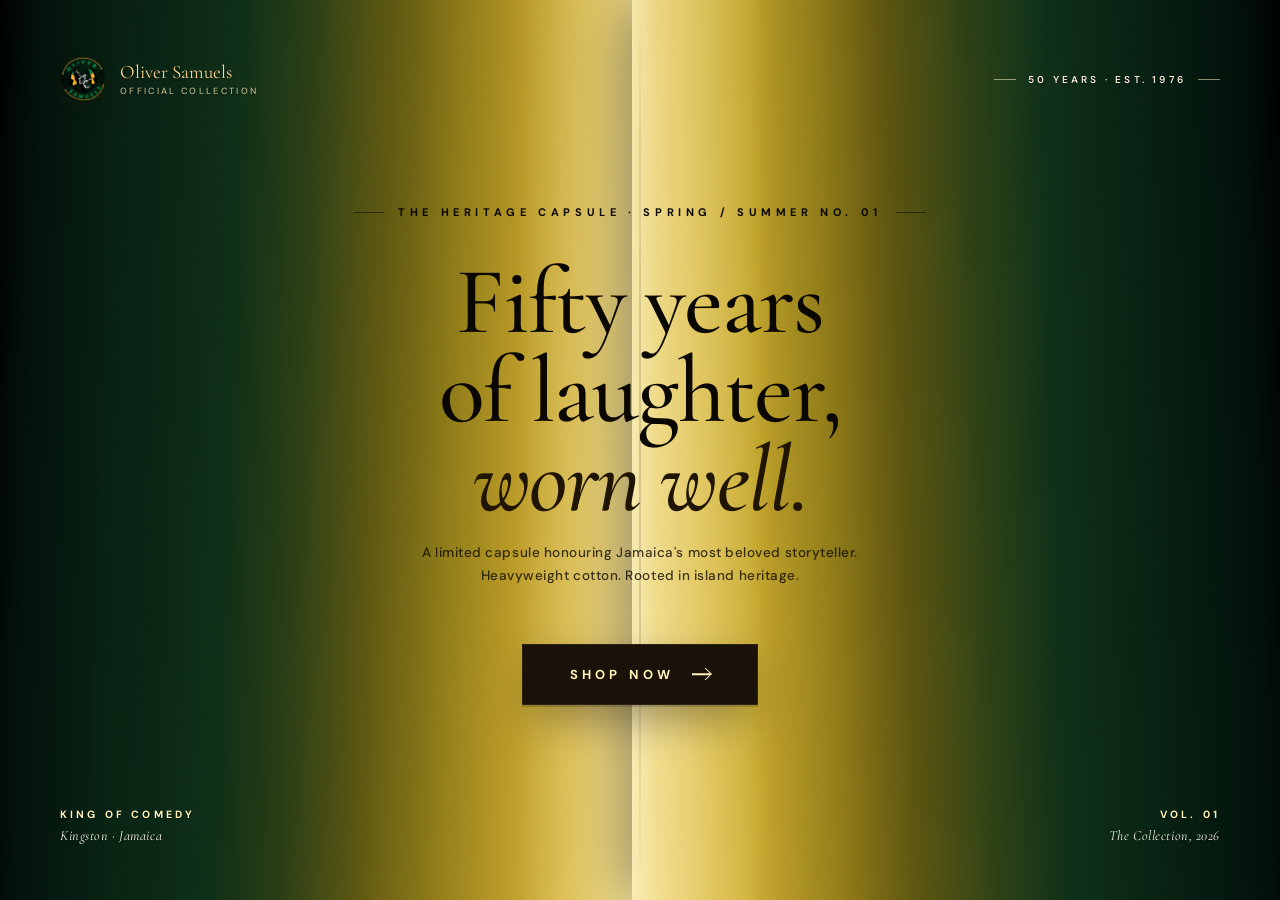
==== commit 85d435e8: "Add entry gate landing + mobile readability fix - New index.html is the curtain-reveal entry gate. C" ====
--- a/index.html
+++ b/index.html
@@ -3,154 +3,534 @@
 <head>
   <meta charset="UTF-8" />
   <meta name="viewport" content="width=device-width, initial-scale=1.0" />
-  <title>Oliver Samuels — Heritage Merch</title>
-  <meta name="description" content="The official merch collection of Jamaican comedy icon Oliver Samuels. Heritage-inspired tees, hoodies, and caps." />
+  <title>Oliver Samuels — Fifty Years of Laughter, Worn Well.</title>
+  <meta name="description" content="The official merch collection of Jamaica's King of Comedy. Fifty years of laughter, worn well." />
   <link rel="preconnect" href="https://fonts.googleapis.com" />
   <link rel="preconnect" href="https://fonts.gstatic.com" crossorigin />
-  <link href="https://fonts.googleapis.com/css2?family=Fraunces:opsz,wght@9..144,400;9..144,500;9..144,600;9..144,700&family=Inter:wght@300;400;500;600&display=swap" rel="stylesheet" />
-  <link rel="stylesheet" href="style.css" />
+  <link href="https://fonts.googleapis.com/css2?family=Cormorant+Garamond:ital,wght@0,300;0,400;0,500;1,300;1,400;1,500&family=DM+Sans:ital,opsz,wght@0,9..40,300;0,9..40,400;0,9..40,500;0,9..40,600;0,9..40,700&display=swap" rel="stylesheet" />
+
+  <style>
+    *, *::before, *::after { box-sizing: border-box; margin: 0; padding: 0; }
+
+    :root {
+      --green-deep:  #050F08;
+      --gold-deep:   #6B4A00;
+      --gold-dark:   #8C6300;
+      --gold:        #C08928;
+      --gold-mid:    #D9A23A;
+      --gold-light:  #E8BE52;
+      --gold-bright: #F4D26A;
+      --gold-pale:   #F8E59A;
+      --gold-cream:  #FFF1B8;
+      --cream:       #FAF5E9;
+      --ink:         #1A1208;
+    }
+
+    html, body {
+      width: 100%; height: 100%;
+      overflow: hidden;
+      /* Matches shop.html's cream so there's no dark flash
+         between the curtains parting and the next page rendering. */
+      background: #F5F1EA;
+    }
+
+    body {
+      font-family: 'DM Sans', sans-serif;
+      color: var(--ink);
+      position: relative;
+    }
+
+    /* ── STAGE: holds curtains + iframe shop reveal ─────────── */
+    .stage {
+      position: fixed; inset: 0;
+      overflow: hidden;
+    }
+
+    /* The shop iframe sits behind the curtains */
+    .shop-frame {
+      position: absolute; inset: 0;
+      width: 100%; height: 100%;
+      border: 0;
+      opacity: 0;
+      transition: opacity 0.35s ease 0.15s;
+      background: #050F08;
+    }
+    .stage.opening .shop-frame,
+    .stage.open .shop-frame { opacity: 1; }
+
+    /* ── CURTAINS ─────────────────────────────── */
+    .curtain {
+      position: absolute; top: 0; bottom: 0;
+      width: 50.6%;  /* tiny overlap to avoid hairline gap */
+      z-index: 5;
+      will-change: transform;
+      transition: transform 1.55s cubic-bezier(0.78, 0, 0.18, 1);
+      box-shadow: 0 0 60px rgba(0,0,0,0.5);
+    }
+    .curtain-left {
+      left: 0;
+      background:
+        /* subtle vertical sheen near the seam */
+        linear-gradient(90deg,
+          rgba(255,255,255,0) 0%,
+          rgba(255,255,255,0) 80%,
+          rgba(255,245,200,0.35) 96%,
+          rgba(255,250,220,0.55) 100%
+        ),
+        /* black → deep green → olive → warm yellow (softer, less brash) */
+        linear-gradient(92deg,
+          #000000 0%,
+          #02100A 6%,
+          #04190E 14%,
+          #082414 24%,
+          #103018 36%,
+          #2A3D14 46%,
+          #5A5410 58%,
+          #8C7A18 68%,
+          #B89A28 78%,
+          #D9B844 88%,
+          #EAD06A 96%,
+          #F2DC82 100%
+        );
+    }
+    .curtain-right {
+      right: 0;
+      background:
+        linear-gradient(90deg,
+          rgba(255,250,220,0.55) 0%,
+          rgba(255,245,200,0.35) 4%,
+          rgba(255,255,255,0) 20%,
+          rgba(255,255,255,0) 100%
+        ),
+        linear-gradient(-92deg,
+          #000000 0%,
+          #02100A 6%,
+          #04190E 14%,
+          #082414 24%,
+          #103018 36%,
+          #2A3D14 46%,
+          #5A5410 58%,
+          #8C7A18 68%,
+          #B89A28 78%,
+          #D9B844 88%,
+          #EAD06A 96%,
+          #F2DC82 100%
+        );
+    }
+
+    /* Vertical metallic streaks for premium texture */
+    .curtain::before {
+      content: ''; position: absolute; inset: 0;
+      background-image:
+        linear-gradient(90deg,
+          rgba(255,255,255,0) 0%,
+          rgba(255,241,184,0.10) 18%,
+          rgba(255,255,255,0) 22%,
+          rgba(120,80,0,0.08) 38%,
+          rgba(255,255,255,0) 42%,
+          rgba(255,241,184,0.06) 58%,
+          rgba(255,255,255,0) 64%,
+          rgba(120,80,0,0.05) 78%,
+          rgba(255,255,255,0) 84%
+        );
+      mix-blend-mode: overlay;
+      pointer-events: none;
+    }
+
+    /* Grain over the curtains */
+    .curtain::after {
+      content: ''; position: absolute; inset: 0;
+      background-image: url("data:image/svg+xml,%3Csvg xmlns='http://www.w3.org/2000/svg' width='300' height='300'%3E%3Cfilter id='n'%3E%3CfeTurbulence type='fractalNoise' baseFrequency='0.85' numOctaves='3' stitchTiles='stitch'/%3E%3C/filter%3E%3Crect width='100%25' height='100%25' filter='url(%23n)'/%3E%3C/svg%3E");
+      opacity: 0.07; mix-blend-mode: overlay;
+      pointer-events: none;
+    }
+
+    /* Curtain animation */
+    .stage.opening .curtain-left  { transform: translateX(-101%); }
+    .stage.opening .curtain-right { transform: translateX(101%); }
+    .stage.open    .curtain-left  { transform: translateX(-101%); }
+    .stage.open    .curtain-right { transform: translateX(101%); }
+
+    /* ── ENTRY CONTENT (sits on top of both curtains) ─── */
+    .entry {
+      position: absolute; inset: 0;
+      z-index: 10;
+      display: flex; flex-direction: column;
+      align-items: center; justify-content: space-between;
+      padding: 56px 60px 56px;
+      pointer-events: none;
+      transition: opacity 0.55s ease, transform 0.6s ease;
+    }
+    .entry > * { pointer-events: auto; }
+
+    .stage.opening .entry,
+    .stage.open    .entry {
+      opacity: 0;
+      transform: scale(1.04);
+      pointer-events: none;
+    }
+
+    /* Top bar */
+    .entry-top {
+      width: 100%;
+      display: flex; align-items: center; justify-content: space-between;
+      opacity: 0; animation: fadeDown 0.9s 0.1s cubic-bezier(0.16,1,0.3,1) forwards;
+    }
+    .brand-mark {
+      display: flex; align-items: center; gap: 14px;
+    }
+    .brand-mark img {
+      width: 46px; height: 46px; border-radius: 50%;
+      box-shadow: 0 4px 14px rgba(40,25,0,0.25), 0 0 0 1px rgba(40,25,0,0.15);
+    }
+    .brand-words {
+      font-family: 'Cormorant Garamond', serif;
+      font-size: 19px; font-weight: 400; line-height: 1.1;
+      color: var(--gold-cream);
+      text-shadow: 0 1px 2px rgba(0,0,0,0.45);
+    }
+    .brand-words small {
+      display: block;
+      font-family: 'DM Sans', sans-serif;
+      font-size: 9px; font-weight: 500;
+      letter-spacing: 0.26em; text-transform: uppercase;
+      color: rgba(255,241,184,0.72);
+      margin-top: 4px;
+    }
+    .anniversary {
+      font-family: 'DM Sans', sans-serif;
+      font-size: 10px; font-weight: 600;
+      letter-spacing: 0.32em; text-transform: uppercase;
+      color: var(--gold-cream);
+      display: flex; align-items: center; gap: 12px;
+      text-shadow: 0 1px 2px rgba(0,0,0,0.45);
+    }
+    .anniversary::before, .anniversary::after {
+      content: ''; display: block; width: 22px; height: 1px;
+      background: rgba(255,241,184,0.55);
+    }
+
+    /* Center content */
+    .entry-center {
+      flex: 1;
+      display: flex; flex-direction: column;
+      align-items: center; justify-content: center;
+      text-align: center;
+      width: 100%;
+      max-width: 1100px;
+    }
+
+    .eyebrow {
+      font-family: 'DM Sans', sans-serif;
+      font-size: 11px; font-weight: 700;
+      letter-spacing: 0.42em; text-transform: uppercase;
+      color: #0A0600;
+      margin-bottom: 38px;
+      display: inline-flex; align-items: center; gap: 14px;
+      opacity: 0; animation: fadeUp 0.9s 0.25s cubic-bezier(0.16,1,0.3,1) forwards;
+    }
+    .eyebrow::before, .eyebrow::after {
+      content: ''; display: block; width: 30px; height: 1px;
+      background: rgba(10,6,0,0.55);
+    }
+
+    h1.headline {
+      font-family: 'Cormorant Garamond', serif;
+      font-weight: 500;
+      font-size: clamp(52px, 7.4vw, 124px);
+      line-height: 0.94;
+      letter-spacing: -0.018em;
+      color: #0A0600;
+      margin-bottom: 18px;
+      max-width: 14ch;
+      text-wrap: balance;
+      opacity: 0; animation: fadeUp 1s 0.4s cubic-bezier(0.16,1,0.3,1) forwards;
+    }
+    h1.headline em {
+      font-style: italic;
+      font-weight: 500;
+      color: #1F1500;
+      -webkit-text-fill-color: #1F1500;
+    }
+
+    .sub {
+      font-family: 'DM Sans', sans-serif;
+      font-size: 13.5px; font-weight: 500;
+      letter-spacing: 0.04em;
+      color: rgba(10,6,0,0.78);
+      max-width: 520px;
+      line-height: 1.7;
+      margin-bottom: 56px;
+      opacity: 0; animation: fadeUp 1s 0.55s cubic-bezier(0.16,1,0.3,1) forwards;
+    }
+
+    /* SHARP NOW button — sharp corners, premium ink-on-gold */
+    .shop-now {
+      display: inline-flex; align-items: center; gap: 18px;
+      font-family: 'DM Sans', sans-serif;
+      font-size: 13px; font-weight: 700;
+      letter-spacing: 0.32em; text-transform: uppercase;
+      color: var(--gold-cream);
+      background: var(--ink);
+      padding: 22px 48px;
+      border: none;
+      cursor: pointer;
+      position: relative;
+      box-shadow:
+        0 2px 0 rgba(26,18,8,0.18),
+        0 18px 48px -12px rgba(26,18,8,0.55),
+        inset 0 0 0 1px rgba(255,241,184,0.08);
+      transition: transform 0.18s ease, box-shadow 0.25s ease, letter-spacing 0.25s ease;
+      opacity: 0; animation: fadeUp 1s 0.7s cubic-bezier(0.16,1,0.3,1) forwards;
+      /* Sharp corners explicitly */
+      border-radius: 0;
+    }
+    .shop-now:hover {
+      transform: translateY(-2px);
+      letter-spacing: 0.36em;
+      box-shadow:
+        0 2px 0 rgba(26,18,8,0.18),
+        0 26px 60px -12px rgba(26,18,8,0.7),
+        inset 0 0 0 1px rgba(255,241,184,0.18);
+    }
+    .shop-now:active { transform: translateY(0); }
+    .shop-now .arrow {
+      width: 18px; height: 10px;
+      position: relative;
+    }
+    .shop-now .arrow::before,
+    .shop-now .arrow::after {
+      content: ''; position: absolute; background: var(--gold-cream);
+    }
+    .shop-now .arrow::before {
+      left: 0; top: 50%; width: 100%; height: 1.5px;
+      transform: translateY(-50%);
+    }
+    .shop-now .arrow::after {
+      right: 0; top: 50%; width: 9px; height: 9px;
+      border-top: 1.5px solid var(--gold-cream);
+      border-right: 1.5px solid var(--gold-cream);
+      background: none;
+      transform: translateY(-50%) rotate(45deg);
+    }
+
+    /* Bottom bar */
+    .entry-bottom {
+      width: 100%;
+      display: flex; align-items: flex-end; justify-content: space-between;
+      font-family: 'DM Sans', sans-serif;
+      font-size: 10px; font-weight: 500;
+      letter-spacing: 0.26em; text-transform: uppercase;
+      color: rgba(250,245,233,0.7);
+      opacity: 0; animation: fadeUp 0.9s 0.85s cubic-bezier(0.16,1,0.3,1) forwards;
+      text-shadow: 0 1px 2px rgba(0,0,0,0.45);
+    }
+    .entry-bottom .left,
+    .entry-bottom .right {
+      display: flex; flex-direction: column; gap: 6px;
+    }
+    .entry-bottom .right { text-align: right; align-items: flex-end; }
+    .entry-bottom strong {
+      font-weight: 700; color: var(--gold-cream);
+      font-size: 10.5px; letter-spacing: 0.3em;
+    }
+    .entry-bottom em {
+      font-family: 'Cormorant Garamond', serif;
+      font-style: italic; font-weight: 400;
+      font-size: 14px; letter-spacing: 0.04em; text-transform: none;
+      color: var(--cream);
+    }
+
+    /* Center seam (hairline crack between curtains while closed) */
+    .seam {
+      position: absolute; top: 0; bottom: 0; left: 50%;
+      width: 1px;
+      background: linear-gradient(180deg,
+        transparent 0%,
+        rgba(26,18,8,0.18) 18%,
+        rgba(26,18,8,0.32) 50%,
+        rgba(26,18,8,0.18) 82%,
+        transparent 100%);
+      transform: translateX(-0.5px);
+      z-index: 6;
+      pointer-events: none;
+      transition: opacity 0.3s ease;
+    }
+    .stage.opening .seam,
+    .stage.open    .seam { opacity: 0; }
+
+    /* Light bloom from the seam when curtains start to open */
+    .seam-bloom {
+      position: absolute; top: 0; bottom: 0; left: 50%;
+      width: 0; transform: translateX(-50%);
+      z-index: 4;
+      background: radial-gradient(ellipse 50% 60% at 50% 50%,
+        rgba(255,255,255,0.85) 0%,
+        rgba(255,241,184,0.4) 30%,
+        transparent 70%);
+      opacity: 0;
+      transition: width 1.2s cubic-bezier(0.78,0,0.18,1) 0.15s,
+                  opacity 0.6s ease;
+      pointer-events: none;
+    }
+    .stage.opening .seam-bloom {
+      width: 30%;
+      opacity: 1;
+    }
+
+    /* Re-close hint button (shown after open) */
+    .reclose {
+      position: fixed; top: 14px; right: 14px;
+      z-index: 50;
+      background: rgba(5,15,8,0.85);
+      backdrop-filter: blur(8px);
+      color: var(--gold-light);
+      font-family: 'DM Sans', sans-serif;
+      font-size: 9.5px; font-weight: 600;
+      letter-spacing: 0.22em; text-transform: uppercase;
+      padding: 10px 16px;
+      border: 1px solid rgba(228,175,66,0.3);
+      cursor: pointer;
+      opacity: 0; pointer-events: none;
+      transition: opacity 0.4s ease 1.6s;
+    }
+    .stage.open .reclose {
+      opacity: 1; pointer-events: auto;
+    }
+    .reclose:hover { background: rgba(5,15,8,1); border-color: var(--gold-light); }
+
+    @keyframes fadeUp {
+      from { opacity: 0; transform: translateY(18px); }
+      to   { opacity: 1; transform: translateY(0); }
+    }
+    @keyframes fadeDown {
+      from { opacity: 0; transform: translateY(-12px); }
+      to   { opacity: 1; transform: translateY(0); }
+    }
+
+    /* Responsive */
+    @media (max-width: 720px) {
+      .entry { padding: 28px 22px; }
+      .entry-bottom { font-size: 8.5px; letter-spacing: 0.18em; gap: 10px; }
+      .entry-bottom em { font-size: 11px; }
+      .anniversary { font-size: 8.5px; letter-spacing: 0.22em; }
+      .anniversary::before, .anniversary::after { width: 14px; }
+      .shop-now { padding: 18px 32px; font-size: 11.5px; letter-spacing: 0.26em; }
+      .eyebrow { font-size: 9.5px; letter-spacing: 0.32em; margin-bottom: 24px; }
+      .eyebrow::before, .eyebrow::after { width: 18px; }
+      .sub { font-size: 12px; margin-bottom: 36px; }
+      .brand-mark img { width: 38px; height: 38px; }
+      .brand-words { font-size: 16px; }
+
+      /* Mobile readability — the curtain gradient compresses on narrow
+         viewports so dark ink text washes into the green zones.
+         Switch to warm cream + shadow so the copy reads clearly. */
+      h1.headline,
+      h1.headline em {
+        color: var(--gold-cream);
+        -webkit-text-fill-color: var(--gold-cream);
+        text-shadow: 0 1px 2px rgba(0,0,0,0.55), 0 2px 14px rgba(0,0,0,0.35);
+      }
+      .sub {
+        color: rgba(255,241,184,0.92);
+        text-shadow: 0 1px 2px rgba(0,0,0,0.55);
+      }
+      .eyebrow {
+        color: var(--gold-cream);
+        text-shadow: 0 1px 2px rgba(0,0,0,0.5);
+      }
+      .eyebrow::before, .eyebrow::after {
+        background: rgba(255,241,184,0.6);
+      }
+    }
+  </style>
 </head>
 <body>
 
-  <!-- ANNOUNCEMENT BAR -->
-  <div class="announce">
-    <span>Free shipping across Jamaica on orders over $10,000 JMD · Worldwide delivery available</span>
-  </div>
-
-  <!-- NAV -->
-  <nav id="navbar">
-    <div class="nav-inner">
-      <a class="nav-logo" href="index.html">
-        <span class="mark">OS</span>
-        <span class="wordmark">Oliver Samuels</span>
-      </a>
-      <ul class="nav-links">
-        <li><a href="shop.html">Shop</a></li>
-        <li><a href="story.html">Story</a></li>
-        <li><a href="lookbook.html">Lookbook</a></li>
-        <li><a href="journal.html">Journal</a></li>
-      </ul>
-      <div class="nav-actions">
-        <a href="shop.html" class="nav-cta">Cart · <span id="cartCount">0</span></a>
+  <div class="stage" id="stage">
+
+    <!-- Bloom of light from the seam as it opens -->
+    <div class="seam-bloom"></div>
+
+    <!-- The two gold curtains -->
+    <div class="curtain curtain-left"></div>
+    <div class="curtain curtain-right"></div>
+
+    <!-- Hairline seam (visible only while closed) -->
+    <div class="seam"></div>
+
+    <!-- Entry content -->
+    <div class="entry" id="entry">
+      <div class="entry-top">
+        <div class="brand-mark">
+          <img src="assets/logo.png" alt="Oliver Samuels" />
+          <div class="brand-words" style="color: rgb(255, 211, 144)">
+            Oliver Samuels
+            <small>Official Collection</small>
+          </div>
+        </div>
+        <div class="anniversary" style="color: rgb(246, 233, 213)">50 Years · Est. 1976</div>
       </div>
-    </div>
-  </nav>
-
-  <!-- HERO -->
-  <section id="top" class="hero hero--landing">
-    <div class="hero-grid">
-      <div class="hero-text">
-        <p class="eyebrow">The Spring / Summer Collection</p>
-        <h1 class="hero-title">Fifty years<br/>of laughter,<br/><em>worn well.</em></h1>
-        <p class="hero-sub">A limited capsule honouring Jamaica's most beloved storyteller. Crafted from heavyweight cotton. Rooted in island heritage.</p>
-        <div class="hero-actions">
-          <a href="shop.html" class="btn btn-primary">Shop the collection</a>
-          <a href="story.html" class="btn btn-ghost">Read the story →</a>
+
+      <div class="entry-center">
+        <div class="eyebrow">The Heritage Capsule · Spring / Summer No. 01</div>
+
+        <h1 class="headline">
+          Fifty years of laughter,<br><em>worn well.</em>
+        </h1>
+
+        <p class="sub">
+          A limited capsule honouring Jamaica's most beloved storyteller.
+          Heavyweight cotton. Rooted in island heritage.
+        </p>
+
+        <button class="shop-now" id="shopNow" aria-label="Open the shop">
+          Shop Now
+          <span class="arrow" aria-hidden="true"></span>
+        </button>
+      </div>
+
+      <div class="entry-bottom">
+        <div class="left">
+          <strong>King of Comedy</strong>
+          <em>Kingston · Jamaica</em>
         </div>
-      </div>
-      <div class="hero-media">
-        <div class="hero-photo">
-          <img src="images/hero.jpeg" alt="Oliver Samuels portrait" />
-        </div>
-        <div class="hero-caption">
-          <span class="caption-no">No. 01</span>
-          <span class="caption-txt">Portrait series — Kingston, May 2024</span>
+        <div class="right">
+          <strong>Vol. 01</strong>
+          <em>The Collection, 2026</em>
         </div>
       </div>
     </div>
-  </section>
-
-  <!-- MARQUEE -->
-  <div class="marquee">
-    <div class="marquee-track">
-      <span>Heritage Tees</span><span aria-hidden="true">✦</span>
-      <span>Heavyweight Hoodies</span><span aria-hidden="true">✦</span>
-      <span>Signature Caps</span><span aria-hidden="true">✦</span>
-      <span>Made in Jamaica</span><span aria-hidden="true">✦</span>
-      <span>Heritage Tees</span><span aria-hidden="true">✦</span>
-      <span>Heavyweight Hoodies</span><span aria-hidden="true">✦</span>
-      <span>Signature Caps</span><span aria-hidden="true">✦</span>
-      <span>Made in Jamaica</span><span aria-hidden="true">✦</span>
-    </div>
+
   </div>
 
-  <!-- EXPLORE TILES -->
-  <section class="explore">
-    <div class="container">
-      <div class="explore-grid">
-        <a class="explore-tile" href="shop.html">
-          <div class="explore-img"><img src="images/design-travel-white.jpg" alt="Shop the collection" /></div>
-          <div class="explore-meta">
-            <p class="eyebrow">01 · Shop</p>
-            <h3>The Collection</h3>
-            <p>Tees, hoodies, caps — all the pieces.</p>
-          </div>
-        </a>
-        <a class="explore-tile" href="story.html">
-          <div class="explore-img"><img src="images/story.jpeg" alt="Read the story" /></div>
-          <div class="explore-meta">
-            <p class="eyebrow">02 · Story</p>
-            <h3>A wardrobe with a voice</h3>
-            <p>Fifty years on stage, woven into cotton.</p>
-          </div>
-        </a>
-        <a class="explore-tile" href="lookbook.html">
-          <div class="explore-img"><img src="images/lookbook-1.jpeg" alt="Browse the lookbook" /></div>
-          <div class="explore-meta">
-            <p class="eyebrow">03 · Lookbook</p>
-            <h3>On him, off stage</h3>
-            <p>Portraits from the Spring / Summer shoot.</p>
-          </div>
-        </a>
-        <a class="explore-tile" href="journal.html">
-          <div class="explore-img explore-img--dark">
-            <span class="explore-glyph">✦</span>
-          </div>
-          <div class="explore-meta">
-            <p class="eyebrow">04 · Journal</p>
-            <h3>Stay in the loop</h3>
-            <p>Drops, restocks, and stories from the archive.</p>
-          </div>
-        </a>
-      </div>
-    </div>
-  </section>
-
-  <!-- FOOTER -->
-  <footer class="footer">
-    <div class="container footer-grid">
-      <div class="footer-brand">
-        <span class="mark big">OS</span>
-        <p>The official merch collection of Jamaica's King of Comedy.</p>
-      </div>
-      <div class="footer-col">
-        <h4>Shop</h4>
-        <a href="shop.html">Tees</a>
-        <a href="shop.html">Hoodies</a>
-        <a href="shop.html">Caps</a>
-        <a href="shop.html">All</a>
-      </div>
-      <div class="footer-col">
-        <h4>Help</h4>
-        <a href="#">Shipping</a>
-        <a href="#">Returns</a>
-        <a href="#">Size Guide</a>
-        <a href="#">Contact</a>
-      </div>
-      <div class="footer-col">
-        <h4>Follow</h4>
-        <a href="#">Instagram</a>
-        <a href="#">Facebook</a>
-        <a href="#">YouTube</a>
-        <a href="#">TikTok</a>
-      </div>
-    </div>
-    <div class="footer-bottom container">
-      <span>© 2026 Oliver Samuels. All rights reserved.</span>
-      <span>Designed in Kingston, Jamaica.</span>
-    </div>
-  </footer>
-
-  <script src="script.js"></script>
+  <script>
+    const stage   = document.getElementById('stage');
+    const shopNow = document.getElementById('shopNow');
+
+    // Prefetch the shop page so it's already in cache by the time
+    // the curtains finish — eliminates any blank flash on slow networks.
+    const prefetch = document.createElement('link');
+    prefetch.rel = 'prefetch';
+    prefetch.href = 'shop.html';
+    document.head.appendChild(prefetch);
+
+    // Curtain reveal animation, then route to the shop.
+    function openCurtains() {
+      if (stage.classList.contains('opening') || stage.classList.contains('open')) return;
+      stage.classList.add('opening');
+      // Navigate slightly before the 1.55s curtain transition fully ends so
+      // the new page replaces the curtains in motion — no dark pause.
+      setTimeout(() => {
+        window.location.href = 'shop.html';
+      }, 1300);
+    }
+
+    shopNow.addEventListener('click', openCurtains);
+    shopNow.addEventListener('keydown', (e) => {
+      if (e.key === 'Enter' || e.key === ' ') { e.preventDefault(); openCurtains(); }
+    });
+  </script>
+
 </body>
 </html>
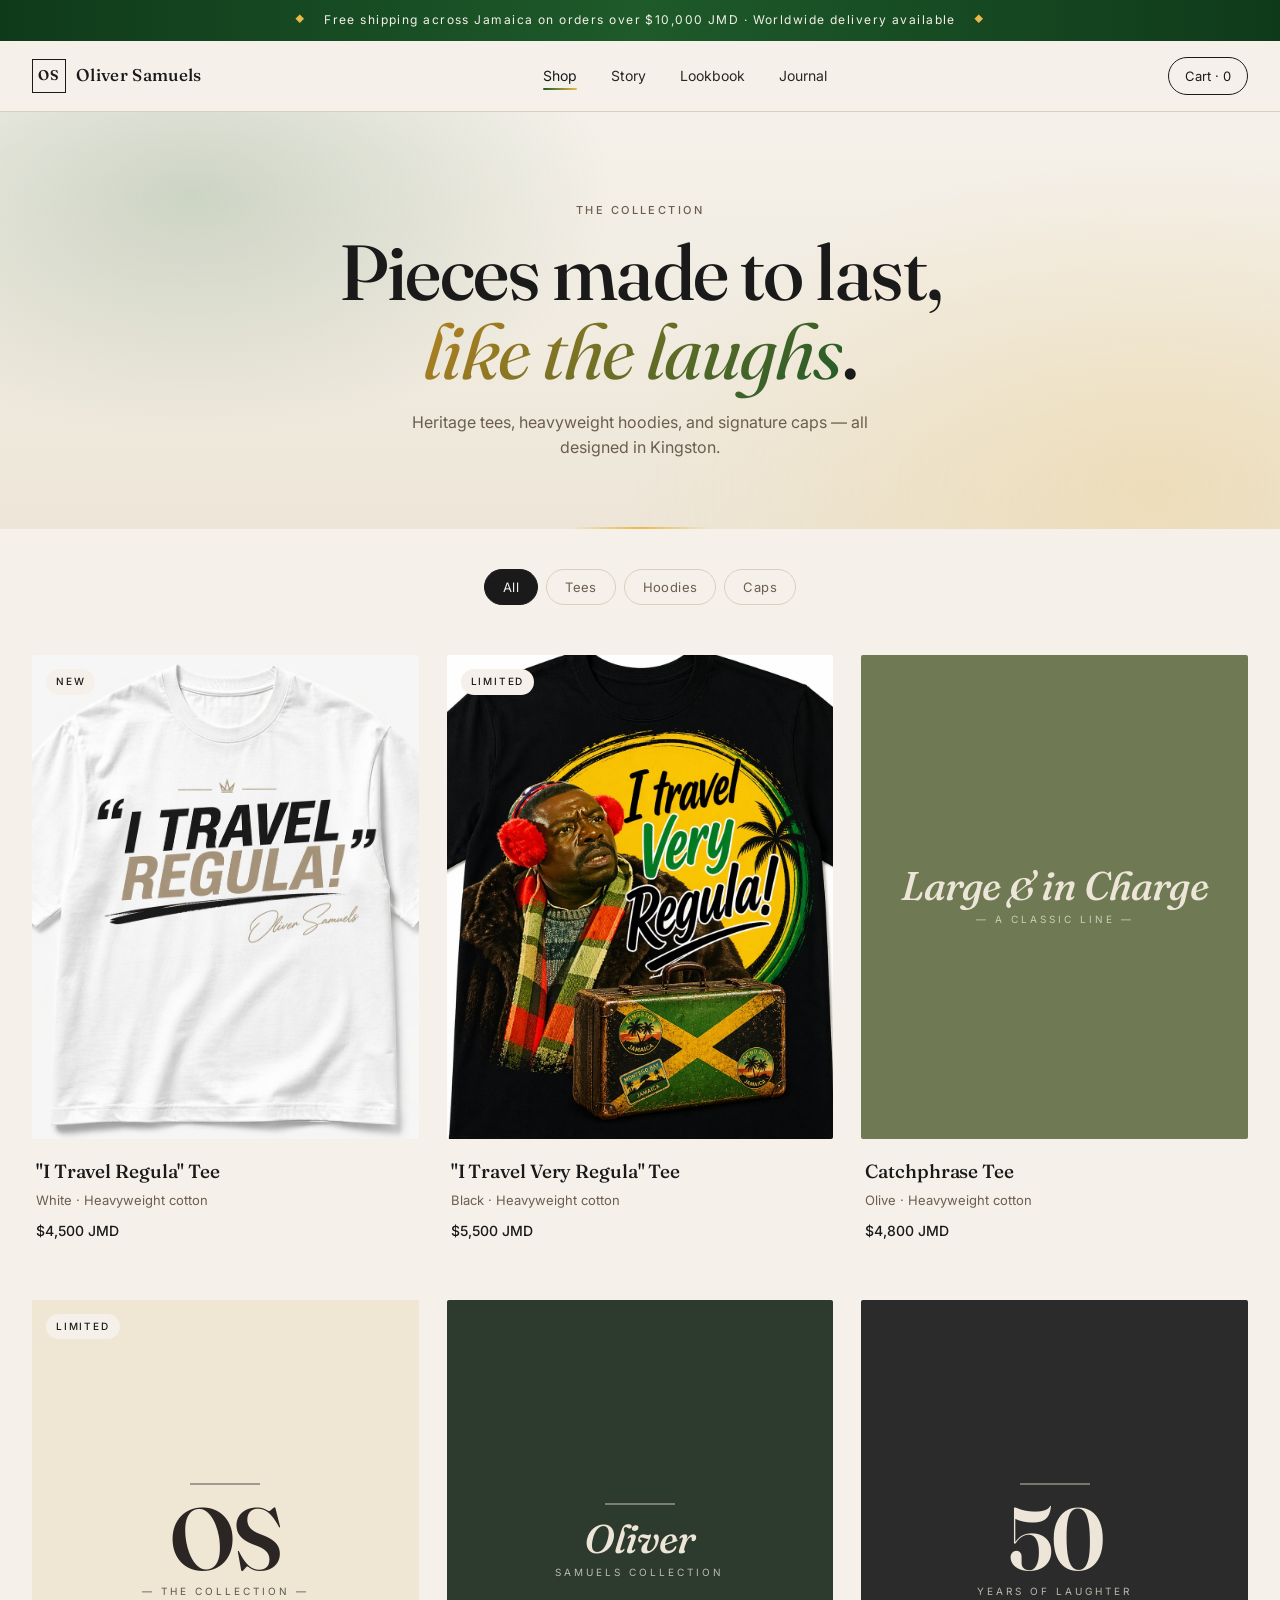
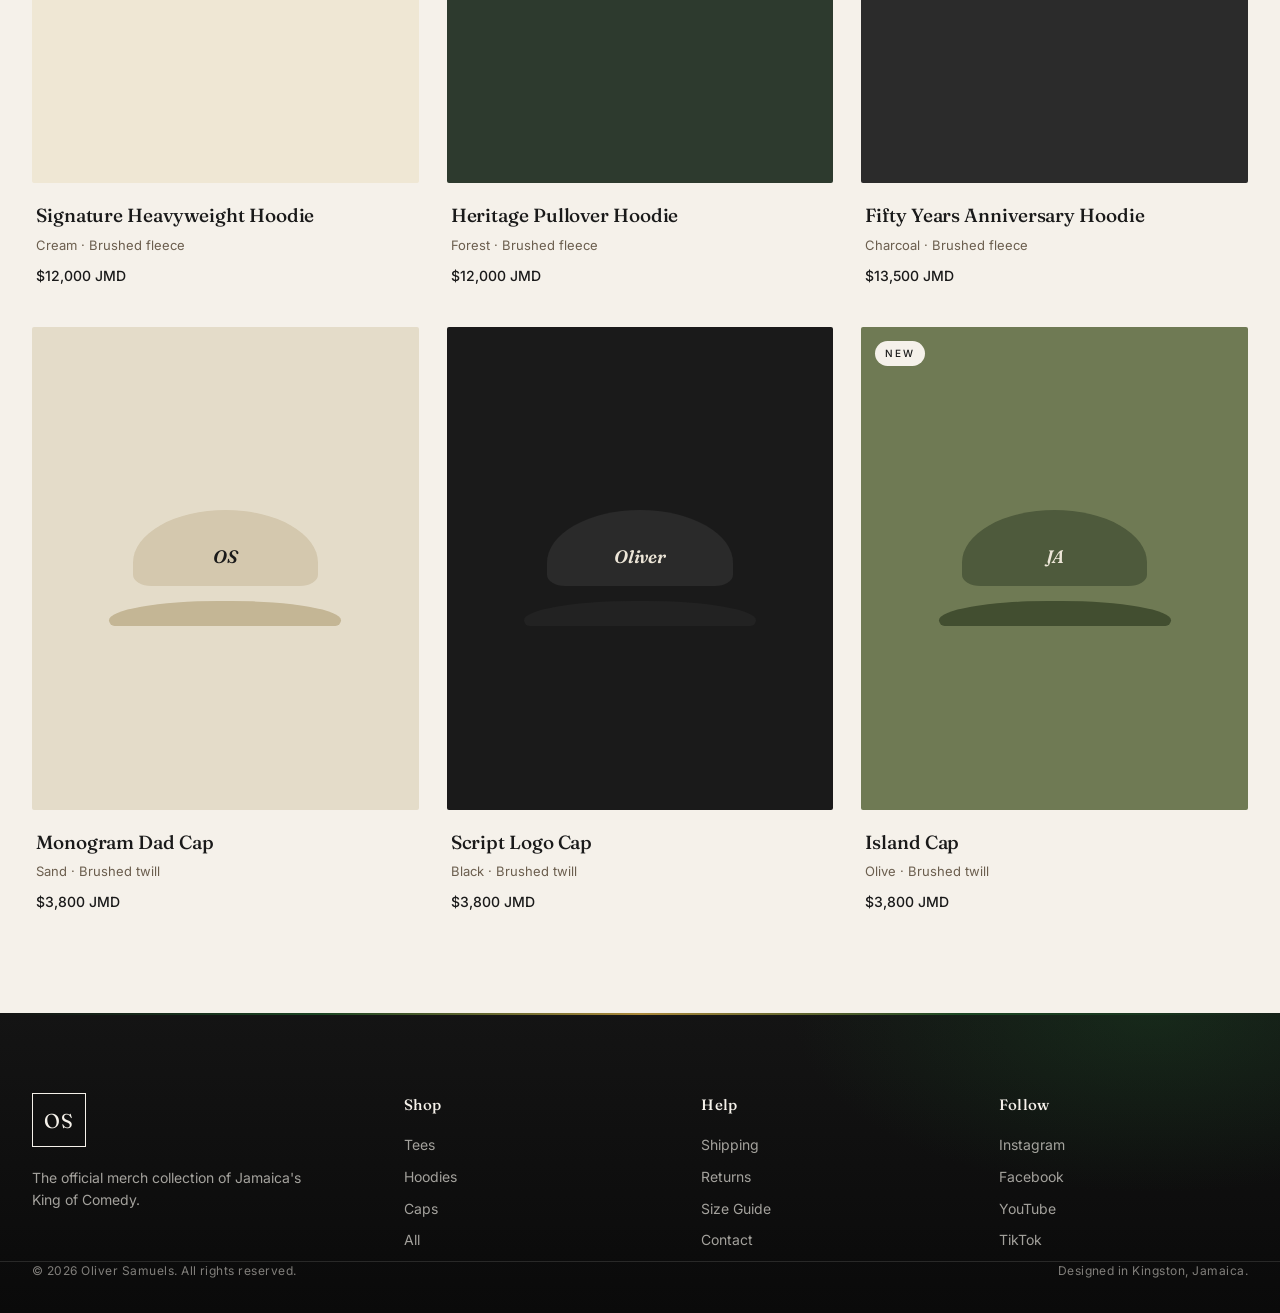
==== commit 543c74ae: "Drop entry gate; root URL lands directly on shop + wire Shopify Buy Button - Removed entry gate (for" ====
--- a/index.html
+++ b/index.html
@@ -3,534 +3,227 @@
 <head>
   <meta charset="UTF-8" />
   <meta name="viewport" content="width=device-width, initial-scale=1.0" />
-  <title>Oliver Samuels — Fifty Years of Laughter, Worn Well.</title>
-  <meta name="description" content="The official merch collection of Jamaica's King of Comedy. Fifty years of laughter, worn well." />
+  <title>Shop · Oliver Samuels</title>
+  <meta name="description" content="Shop the Oliver Samuels heritage collection — tees, hoodies, and caps. Made in Jamaica." />
   <link rel="preconnect" href="https://fonts.googleapis.com" />
   <link rel="preconnect" href="https://fonts.gstatic.com" crossorigin />
-  <link href="https://fonts.googleapis.com/css2?family=Cormorant+Garamond:ital,wght@0,300;0,400;0,500;1,300;1,400;1,500&family=DM+Sans:ital,opsz,wght@0,9..40,300;0,9..40,400;0,9..40,500;0,9..40,600;0,9..40,700&display=swap" rel="stylesheet" />
-
-  <style>
-    *, *::before, *::after { box-sizing: border-box; margin: 0; padding: 0; }
-
-    :root {
-      --green-deep:  #050F08;
-      --gold-deep:   #6B4A00;
-      --gold-dark:   #8C6300;
-      --gold:        #C08928;
-      --gold-mid:    #D9A23A;
-      --gold-light:  #E8BE52;
-      --gold-bright: #F4D26A;
-      --gold-pale:   #F8E59A;
-      --gold-cream:  #FFF1B8;
-      --cream:       #FAF5E9;
-      --ink:         #1A1208;
-    }
-
-    html, body {
-      width: 100%; height: 100%;
-      overflow: hidden;
-      /* Matches shop.html's cream so there's no dark flash
-         between the curtains parting and the next page rendering. */
-      background: #F5F1EA;
-    }
-
-    body {
-      font-family: 'DM Sans', sans-serif;
-      color: var(--ink);
-      position: relative;
-    }
-
-    /* ── STAGE: holds curtains + iframe shop reveal ─────────── */
-    .stage {
-      position: fixed; inset: 0;
-      overflow: hidden;
-    }
-
-    /* The shop iframe sits behind the curtains */
-    .shop-frame {
-      position: absolute; inset: 0;
-      width: 100%; height: 100%;
-      border: 0;
-      opacity: 0;
-      transition: opacity 0.35s ease 0.15s;
-      background: #050F08;
-    }
-    .stage.opening .shop-frame,
-    .stage.open .shop-frame { opacity: 1; }
-
-    /* ── CURTAINS ─────────────────────────────── */
-    .curtain {
-      position: absolute; top: 0; bottom: 0;
-      width: 50.6%;  /* tiny overlap to avoid hairline gap */
-      z-index: 5;
-      will-change: transform;
-      transition: transform 1.55s cubic-bezier(0.78, 0, 0.18, 1);
-      box-shadow: 0 0 60px rgba(0,0,0,0.5);
-    }
-    .curtain-left {
-      left: 0;
-      background:
-        /* subtle vertical sheen near the seam */
-        linear-gradient(90deg,
-          rgba(255,255,255,0) 0%,
-          rgba(255,255,255,0) 80%,
-          rgba(255,245,200,0.35) 96%,
-          rgba(255,250,220,0.55) 100%
-        ),
-        /* black → deep green → olive → warm yellow (softer, less brash) */
-        linear-gradient(92deg,
-          #000000 0%,
-          #02100A 6%,
-          #04190E 14%,
-          #082414 24%,
-          #103018 36%,
-          #2A3D14 46%,
-          #5A5410 58%,
-          #8C7A18 68%,
-          #B89A28 78%,
-          #D9B844 88%,
-          #EAD06A 96%,
-          #F2DC82 100%
-        );
-    }
-    .curtain-right {
-      right: 0;
-      background:
-        linear-gradient(90deg,
-          rgba(255,250,220,0.55) 0%,
-          rgba(255,245,200,0.35) 4%,
-          rgba(255,255,255,0) 20%,
-          rgba(255,255,255,0) 100%
-        ),
-        linear-gradient(-92deg,
-          #000000 0%,
-          #02100A 6%,
-          #04190E 14%,
-          #082414 24%,
-          #103018 36%,
-          #2A3D14 46%,
-          #5A5410 58%,
-          #8C7A18 68%,
-          #B89A28 78%,
-          #D9B844 88%,
-          #EAD06A 96%,
-          #F2DC82 100%
-        );
-    }
-
-    /* Vertical metallic streaks for premium texture */
-    .curtain::before {
-      content: ''; position: absolute; inset: 0;
-      background-image:
-        linear-gradient(90deg,
-          rgba(255,255,255,0) 0%,
-          rgba(255,241,184,0.10) 18%,
-          rgba(255,255,255,0) 22%,
-          rgba(120,80,0,0.08) 38%,
-          rgba(255,255,255,0) 42%,
-          rgba(255,241,184,0.06) 58%,
-          rgba(255,255,255,0) 64%,
-          rgba(120,80,0,0.05) 78%,
-          rgba(255,255,255,0) 84%
-        );
-      mix-blend-mode: overlay;
-      pointer-events: none;
-    }
-
-    /* Grain over the curtains */
-    .curtain::after {
-      content: ''; position: absolute; inset: 0;
-      background-image: url("data:image/svg+xml,%3Csvg xmlns='http://www.w3.org/2000/svg' width='300' height='300'%3E%3Cfilter id='n'%3E%3CfeTurbulence type='fractalNoise' baseFrequency='0.85' numOctaves='3' stitchTiles='stitch'/%3E%3C/filter%3E%3Crect width='100%25' height='100%25' filter='url(%23n)'/%3E%3C/svg%3E");
-      opacity: 0.07; mix-blend-mode: overlay;
-      pointer-events: none;
-    }
-
-    /* Curtain animation */
-    .stage.opening .curtain-left  { transform: translateX(-101%); }
-    .stage.opening .curtain-right { transform: translateX(101%); }
-    .stage.open    .curtain-left  { transform: translateX(-101%); }
-    .stage.open    .curtain-right { transform: translateX(101%); }
-
-    /* ── ENTRY CONTENT (sits on top of both curtains) ─── */
-    .entry {
-      position: absolute; inset: 0;
-      z-index: 10;
-      display: flex; flex-direction: column;
-      align-items: center; justify-content: space-between;
-      padding: 56px 60px 56px;
-      pointer-events: none;
-      transition: opacity 0.55s ease, transform 0.6s ease;
-    }
-    .entry > * { pointer-events: auto; }
-
-    .stage.opening .entry,
-    .stage.open    .entry {
-      opacity: 0;
-      transform: scale(1.04);
-      pointer-events: none;
-    }
-
-    /* Top bar */
-    .entry-top {
-      width: 100%;
-      display: flex; align-items: center; justify-content: space-between;
-      opacity: 0; animation: fadeDown 0.9s 0.1s cubic-bezier(0.16,1,0.3,1) forwards;
-    }
-    .brand-mark {
-      display: flex; align-items: center; gap: 14px;
-    }
-    .brand-mark img {
-      width: 46px; height: 46px; border-radius: 50%;
-      box-shadow: 0 4px 14px rgba(40,25,0,0.25), 0 0 0 1px rgba(40,25,0,0.15);
-    }
-    .brand-words {
-      font-family: 'Cormorant Garamond', serif;
-      font-size: 19px; font-weight: 400; line-height: 1.1;
-      color: var(--gold-cream);
-      text-shadow: 0 1px 2px rgba(0,0,0,0.45);
-    }
-    .brand-words small {
-      display: block;
-      font-family: 'DM Sans', sans-serif;
-      font-size: 9px; font-weight: 500;
-      letter-spacing: 0.26em; text-transform: uppercase;
-      color: rgba(255,241,184,0.72);
-      margin-top: 4px;
-    }
-    .anniversary {
-      font-family: 'DM Sans', sans-serif;
-      font-size: 10px; font-weight: 600;
-      letter-spacing: 0.32em; text-transform: uppercase;
-      color: var(--gold-cream);
-      display: flex; align-items: center; gap: 12px;
-      text-shadow: 0 1px 2px rgba(0,0,0,0.45);
-    }
-    .anniversary::before, .anniversary::after {
-      content: ''; display: block; width: 22px; height: 1px;
-      background: rgba(255,241,184,0.55);
-    }
-
-    /* Center content */
-    .entry-center {
-      flex: 1;
-      display: flex; flex-direction: column;
-      align-items: center; justify-content: center;
-      text-align: center;
-      width: 100%;
-      max-width: 1100px;
-    }
-
-    .eyebrow {
-      font-family: 'DM Sans', sans-serif;
-      font-size: 11px; font-weight: 700;
-      letter-spacing: 0.42em; text-transform: uppercase;
-      color: #0A0600;
-      margin-bottom: 38px;
-      display: inline-flex; align-items: center; gap: 14px;
-      opacity: 0; animation: fadeUp 0.9s 0.25s cubic-bezier(0.16,1,0.3,1) forwards;
-    }
-    .eyebrow::before, .eyebrow::after {
-      content: ''; display: block; width: 30px; height: 1px;
-      background: rgba(10,6,0,0.55);
-    }
-
-    h1.headline {
-      font-family: 'Cormorant Garamond', serif;
-      font-weight: 500;
-      font-size: clamp(52px, 7.4vw, 124px);
-      line-height: 0.94;
-      letter-spacing: -0.018em;
-      color: #0A0600;
-      margin-bottom: 18px;
-      max-width: 14ch;
-      text-wrap: balance;
-      opacity: 0; animation: fadeUp 1s 0.4s cubic-bezier(0.16,1,0.3,1) forwards;
-    }
-    h1.headline em {
-      font-style: italic;
-      font-weight: 500;
-      color: #1F1500;
-      -webkit-text-fill-color: #1F1500;
-    }
-
-    .sub {
-      font-family: 'DM Sans', sans-serif;
-      font-size: 13.5px; font-weight: 500;
-      letter-spacing: 0.04em;
-      color: rgba(10,6,0,0.78);
-      max-width: 520px;
-      line-height: 1.7;
-      margin-bottom: 56px;
-      opacity: 0; animation: fadeUp 1s 0.55s cubic-bezier(0.16,1,0.3,1) forwards;
-    }
-
-    /* SHARP NOW button — sharp corners, premium ink-on-gold */
-    .shop-now {
-      display: inline-flex; align-items: center; gap: 18px;
-      font-family: 'DM Sans', sans-serif;
-      font-size: 13px; font-weight: 700;
-      letter-spacing: 0.32em; text-transform: uppercase;
-      color: var(--gold-cream);
-      background: var(--ink);
-      padding: 22px 48px;
-      border: none;
-      cursor: pointer;
-      position: relative;
-      box-shadow:
-        0 2px 0 rgba(26,18,8,0.18),
-        0 18px 48px -12px rgba(26,18,8,0.55),
-        inset 0 0 0 1px rgba(255,241,184,0.08);
-      transition: transform 0.18s ease, box-shadow 0.25s ease, letter-spacing 0.25s ease;
-      opacity: 0; animation: fadeUp 1s 0.7s cubic-bezier(0.16,1,0.3,1) forwards;
-      /* Sharp corners explicitly */
-      border-radius: 0;
-    }
-    .shop-now:hover {
-      transform: translateY(-2px);
-      letter-spacing: 0.36em;
-      box-shadow:
-        0 2px 0 rgba(26,18,8,0.18),
-        0 26px 60px -12px rgba(26,18,8,0.7),
-        inset 0 0 0 1px rgba(255,241,184,0.18);
-    }
-    .shop-now:active { transform: translateY(0); }
-    .shop-now .arrow {
-      width: 18px; height: 10px;
-      position: relative;
-    }
-    .shop-now .arrow::before,
-    .shop-now .arrow::after {
-      content: ''; position: absolute; background: var(--gold-cream);
-    }
-    .shop-now .arrow::before {
-      left: 0; top: 50%; width: 100%; height: 1.5px;
-      transform: translateY(-50%);
-    }
-    .shop-now .arrow::after {
-      right: 0; top: 50%; width: 9px; height: 9px;
-      border-top: 1.5px solid var(--gold-cream);
-      border-right: 1.5px solid var(--gold-cream);
-      background: none;
-      transform: translateY(-50%) rotate(45deg);
-    }
-
-    /* Bottom bar */
-    .entry-bottom {
-      width: 100%;
-      display: flex; align-items: flex-end; justify-content: space-between;
-      font-family: 'DM Sans', sans-serif;
-      font-size: 10px; font-weight: 500;
-      letter-spacing: 0.26em; text-transform: uppercase;
-      color: rgba(250,245,233,0.7);
-      opacity: 0; animation: fadeUp 0.9s 0.85s cubic-bezier(0.16,1,0.3,1) forwards;
-      text-shadow: 0 1px 2px rgba(0,0,0,0.45);
-    }
-    .entry-bottom .left,
-    .entry-bottom .right {
-      display: flex; flex-direction: column; gap: 6px;
-    }
-    .entry-bottom .right { text-align: right; align-items: flex-end; }
-    .entry-bottom strong {
-      font-weight: 700; color: var(--gold-cream);
-      font-size: 10.5px; letter-spacing: 0.3em;
-    }
-    .entry-bottom em {
-      font-family: 'Cormorant Garamond', serif;
-      font-style: italic; font-weight: 400;
-      font-size: 14px; letter-spacing: 0.04em; text-transform: none;
-      color: var(--cream);
-    }
-
-    /* Center seam (hairline crack between curtains while closed) */
-    .seam {
-      position: absolute; top: 0; bottom: 0; left: 50%;
-      width: 1px;
-      background: linear-gradient(180deg,
-        transparent 0%,
-        rgba(26,18,8,0.18) 18%,
-        rgba(26,18,8,0.32) 50%,
-        rgba(26,18,8,0.18) 82%,
-        transparent 100%);
-      transform: translateX(-0.5px);
-      z-index: 6;
-      pointer-events: none;
-      transition: opacity 0.3s ease;
-    }
-    .stage.opening .seam,
-    .stage.open    .seam { opacity: 0; }
-
-    /* Light bloom from the seam when curtains start to open */
-    .seam-bloom {
-      position: absolute; top: 0; bottom: 0; left: 50%;
-      width: 0; transform: translateX(-50%);
-      z-index: 4;
-      background: radial-gradient(ellipse 50% 60% at 50% 50%,
-        rgba(255,255,255,0.85) 0%,
-        rgba(255,241,184,0.4) 30%,
-        transparent 70%);
-      opacity: 0;
-      transition: width 1.2s cubic-bezier(0.78,0,0.18,1) 0.15s,
-                  opacity 0.6s ease;
-      pointer-events: none;
-    }
-    .stage.opening .seam-bloom {
-      width: 30%;
-      opacity: 1;
-    }
-
-    /* Re-close hint button (shown after open) */
-    .reclose {
-      position: fixed; top: 14px; right: 14px;
-      z-index: 50;
-      background: rgba(5,15,8,0.85);
-      backdrop-filter: blur(8px);
-      color: var(--gold-light);
-      font-family: 'DM Sans', sans-serif;
-      font-size: 9.5px; font-weight: 600;
-      letter-spacing: 0.22em; text-transform: uppercase;
-      padding: 10px 16px;
-      border: 1px solid rgba(228,175,66,0.3);
-      cursor: pointer;
-      opacity: 0; pointer-events: none;
-      transition: opacity 0.4s ease 1.6s;
-    }
-    .stage.open .reclose {
-      opacity: 1; pointer-events: auto;
-    }
-    .reclose:hover { background: rgba(5,15,8,1); border-color: var(--gold-light); }
-
-    @keyframes fadeUp {
-      from { opacity: 0; transform: translateY(18px); }
-      to   { opacity: 1; transform: translateY(0); }
-    }
-    @keyframes fadeDown {
-      from { opacity: 0; transform: translateY(-12px); }
-      to   { opacity: 1; transform: translateY(0); }
-    }
-
-    /* Responsive */
-    @media (max-width: 720px) {
-      .entry { padding: 28px 22px; }
-      .entry-bottom { font-size: 8.5px; letter-spacing: 0.18em; gap: 10px; }
-      .entry-bottom em { font-size: 11px; }
-      .anniversary { font-size: 8.5px; letter-spacing: 0.22em; }
-      .anniversary::before, .anniversary::after { width: 14px; }
-      .shop-now { padding: 18px 32px; font-size: 11.5px; letter-spacing: 0.26em; }
-      .eyebrow { font-size: 9.5px; letter-spacing: 0.32em; margin-bottom: 24px; }
-      .eyebrow::before, .eyebrow::after { width: 18px; }
-      .sub { font-size: 12px; margin-bottom: 36px; }
-      .brand-mark img { width: 38px; height: 38px; }
-      .brand-words { font-size: 16px; }
-
-      /* Mobile readability — the curtain gradient compresses on narrow
-         viewports so dark ink text washes into the green zones.
-         Switch to warm cream + shadow so the copy reads clearly. */
-      h1.headline,
-      h1.headline em {
-        color: var(--gold-cream);
-        -webkit-text-fill-color: var(--gold-cream);
-        text-shadow: 0 1px 2px rgba(0,0,0,0.55), 0 2px 14px rgba(0,0,0,0.35);
-      }
-      .sub {
-        color: rgba(255,241,184,0.92);
-        text-shadow: 0 1px 2px rgba(0,0,0,0.55);
-      }
-      .eyebrow {
-        color: var(--gold-cream);
-        text-shadow: 0 1px 2px rgba(0,0,0,0.5);
-      }
-      .eyebrow::before, .eyebrow::after {
-        background: rgba(255,241,184,0.6);
-      }
-    }
-  </style>
+  <link href="https://fonts.googleapis.com/css2?family=Fraunces:opsz,wght@9..144,400;9..144,500;9..144,600;9..144,700&family=Inter:wght@300;400;500;600&display=swap" rel="stylesheet" />
+  <link rel="stylesheet" href="style.css" />
 </head>
 <body>
 
-  <div class="stage" id="stage">
-
-    <!-- Bloom of light from the seam as it opens -->
-    <div class="seam-bloom"></div>
-
-    <!-- The two gold curtains -->
-    <div class="curtain curtain-left"></div>
-    <div class="curtain curtain-right"></div>
-
-    <!-- Hairline seam (visible only while closed) -->
-    <div class="seam"></div>
-
-    <!-- Entry content -->
-    <div class="entry" id="entry">
-      <div class="entry-top">
-        <div class="brand-mark">
-          <img src="assets/logo.png" alt="Oliver Samuels" />
-          <div class="brand-words" style="color: rgb(255, 211, 144)">
-            Oliver Samuels
-            <small>Official Collection</small>
-          </div>
+  <div class="announce">
+    <span>Free shipping across Jamaica on orders over $10,000 JMD · Worldwide delivery available</span>
+  </div>
+
+  <nav id="navbar">
+    <div class="nav-inner">
+      <a class="nav-logo" href="index.html">
+        <span class="mark">OS</span>
+        <span class="wordmark">Oliver Samuels</span>
+      </a>
+      <ul class="nav-links">
+        <li><a href="index.html" class="active">Shop</a></li>
+        <li><a href="story.html">Story</a></li>
+        <li><a href="lookbook.html">Lookbook</a></li>
+        <li><a href="journal.html">Journal</a></li>
+      </ul>
+      <div class="nav-actions">
+        <a href="index.html" class="nav-cta">Cart · <span id="cartCount">0</span></a>
+      </div>
+    </div>
+  </nav>
+
+  <!-- PAGE HEADER -->
+  <header class="page-head">
+    <div class="container">
+      <p class="eyebrow">The Collection</p>
+      <h1 class="page-title">Pieces made to last, <em>like the laughs</em>.</h1>
+      <p class="page-sub">Heritage tees, heavyweight hoodies, and signature caps — all designed in Kingston.</p>
+    </div>
+  </header>
+
+  <!-- SHOP -->
+  <section id="shop" class="shop">
+    <div class="container">
+      <div class="shop-toolbar">
+        <div class="filters">
+          <button class="filter active" data-filter="all">All</button>
+          <button class="filter" data-filter="tees">Tees</button>
+          <button class="filter" data-filter="hoodies">Hoodies</button>
+          <button class="filter" data-filter="caps">Caps</button>
         </div>
-        <div class="anniversary" style="color: rgb(246, 233, 213)">50 Years · Est. 1976</div>
-      </div>
-
-      <div class="entry-center">
-        <div class="eyebrow">The Heritage Capsule · Spring / Summer No. 01</div>
-
-        <h1 class="headline">
-          Fifty years of laughter,<br><em>worn well.</em>
-        </h1>
-
-        <p class="sub">
-          A limited capsule honouring Jamaica's most beloved storyteller.
-          Heavyweight cotton. Rooted in island heritage.
-        </p>
-
-        <button class="shop-now" id="shopNow" aria-label="Open the shop">
-          Shop Now
-          <span class="arrow" aria-hidden="true"></span>
-        </button>
-      </div>
-
-      <div class="entry-bottom">
-        <div class="left">
-          <strong>King of Comedy</strong>
-          <em>Kingston · Jamaica</em>
-        </div>
-        <div class="right">
-          <strong>Vol. 01</strong>
-          <em>The Collection, 2026</em>
-        </div>
-      </div>
-    </div>
-
-  </div>
-
-  <script>
-    const stage   = document.getElementById('stage');
-    const shopNow = document.getElementById('shopNow');
-
-    // Prefetch the shop page so it's already in cache by the time
-    // the curtains finish — eliminates any blank flash on slow networks.
-    const prefetch = document.createElement('link');
-    prefetch.rel = 'prefetch';
-    prefetch.href = 'shop.html';
-    document.head.appendChild(prefetch);
-
-    // Curtain reveal animation, then route to the shop.
-    function openCurtains() {
-      if (stage.classList.contains('opening') || stage.classList.contains('open')) return;
-      stage.classList.add('opening');
-      // Navigate slightly before the 1.55s curtain transition fully ends so
-      // the new page replaces the curtains in motion — no dark pause.
-      setTimeout(() => {
-        window.location.href = 'shop.html';
-      }, 1300);
-    }
-
-    shopNow.addEventListener('click', openCurtains);
-    shopNow.addEventListener('keydown', (e) => {
-      if (e.key === 'Enter' || e.key === ' ') { e.preventDefault(); openCurtains(); }
-    });
-  </script>
-
+      </div>
+
+      <div class="product-grid" id="productGrid">
+        <!-- TEES -->
+        <article class="product" data-cat="tees" data-product-id="7736760041681">
+          <div class="product-media product-media--photo product-media--cream">
+            <img src="images/design-travel-white.jpg" alt="I Travel Regula Tee — White" />
+            <span class="tag">New</span>
+          </div>
+          <div class="product-info">
+            <h3>"I Travel Regula" Tee</h3>
+            <p class="product-meta">White · Heavyweight cotton</p>
+            <p class="product-price">$4,500 JMD</p>
+            <div class="product-buy"></div>
+          </div>
+        </article>
+
+        <article class="product" data-cat="tees" data-product-id="PLACEHOLDER_TEE_2">
+          <div class="product-media product-media--photo product-media--cream">
+            <img src="images/travel-design-tee.jpeg" alt="I Travel Very Regula Tee — Black" />
+            <span class="tag">Limited</span>
+          </div>
+          <div class="product-info">
+            <h3>"I Travel Very Regula" Tee</h3>
+            <p class="product-meta">Black · Heavyweight cotton</p>
+            <p class="product-price">$5,500 JMD</p>
+          </div>
+        </article>
+
+        <article class="product" data-cat="tees" data-product-id="PLACEHOLDER_TEE_3">
+          <div class="product-media product-media--olive">
+            <div class="product-graphic light">
+              <span class="graphic-script">Large &amp; in Charge</span>
+              <span class="graphic-line">— a classic line —</span>
+            </div>
+          </div>
+          <div class="product-info">
+            <h3>Catchphrase Tee</h3>
+            <p class="product-meta">Olive · Heavyweight cotton</p>
+            <p class="product-price">$4,800 JMD</p>
+          </div>
+        </article>
+
+        <!-- HOODIES -->
+        <article class="product" data-cat="hoodies" data-product-id="PLACEHOLDER_HOODIE_1">
+          <div class="product-media product-media--cream">
+            <div class="product-graphic hoodie">
+              <span class="graphic-big">OS</span>
+              <span class="graphic-line">— the collection —</span>
+            </div>
+            <span class="tag">Limited</span>
+          </div>
+          <div class="product-info">
+            <h3>Signature Heavyweight Hoodie</h3>
+            <p class="product-meta">Cream · Brushed fleece</p>
+            <p class="product-price">$12,000 JMD</p>
+          </div>
+        </article>
+
+        <article class="product" data-cat="hoodies" data-product-id="PLACEHOLDER_HOODIE_2">
+          <div class="product-media product-media--green">
+            <div class="product-graphic hoodie light">
+              <span class="graphic-script">Oliver</span>
+              <span class="graphic-line">Samuels Collection</span>
+            </div>
+          </div>
+          <div class="product-info">
+            <h3>Heritage Pullover Hoodie</h3>
+            <p class="product-meta">Forest · Brushed fleece</p>
+            <p class="product-price">$12,000 JMD</p>
+          </div>
+        </article>
+
+        <article class="product" data-cat="hoodies" data-product-id="PLACEHOLDER_HOODIE_3">
+          <div class="product-media product-media--charcoal">
+            <div class="product-graphic hoodie light">
+              <span class="graphic-big">50</span>
+              <span class="graphic-line">Years of Laughter</span>
+            </div>
+          </div>
+          <div class="product-info">
+            <h3>Fifty Years Anniversary Hoodie</h3>
+            <p class="product-meta">Charcoal · Brushed fleece</p>
+            <p class="product-price">$13,500 JMD</p>
+          </div>
+        </article>
+
+        <!-- CAPS -->
+        <article class="product" data-cat="caps" data-product-id="PLACEHOLDER_CAP_1">
+          <div class="product-media product-media--sand">
+            <div class="cap-shape">
+              <div class="cap-crown"></div>
+              <div class="cap-brim"></div>
+              <span class="cap-badge">OS</span>
+            </div>
+          </div>
+          <div class="product-info">
+            <h3>Monogram Dad Cap</h3>
+            <p class="product-meta">Sand · Brushed twill</p>
+            <p class="product-price">$3,800 JMD</p>
+          </div>
+        </article>
+
+        <article class="product" data-cat="caps" data-product-id="PLACEHOLDER_CAP_2">
+          <div class="product-media product-media--black">
+            <div class="cap-shape">
+              <div class="cap-crown dark"></div>
+              <div class="cap-brim dark"></div>
+              <span class="cap-badge light">Oliver</span>
+            </div>
+          </div>
+          <div class="product-info">
+            <h3>Script Logo Cap</h3>
+            <p class="product-meta">Black · Brushed twill</p>
+            <p class="product-price">$3,800 JMD</p>
+          </div>
+        </article>
+
+        <article class="product" data-cat="caps" data-product-id="PLACEHOLDER_CAP_3">
+          <div class="product-media product-media--olive">
+            <div class="cap-shape">
+              <div class="cap-crown olive"></div>
+              <div class="cap-brim olive"></div>
+              <span class="cap-badge light">JA</span>
+            </div>
+            <span class="tag">New</span>
+          </div>
+          <div class="product-info">
+            <h3>Island Cap</h3>
+            <p class="product-meta">Olive · Brushed twill</p>
+            <p class="product-price">$3,800 JMD</p>
+          </div>
+        </article>
+      </div>
+    </div>
+  </section>
+
+  <footer class="footer">
+    <div class="container footer-grid">
+      <div class="footer-brand">
+        <span class="mark big">OS</span>
+        <p>The official merch collection of Jamaica's King of Comedy.</p>
+      </div>
+      <div class="footer-col">
+        <h4>Shop</h4>
+        <a href="index.html">Tees</a>
+        <a href="index.html">Hoodies</a>
+        <a href="index.html">Caps</a>
+        <a href="index.html">All</a>
+      </div>
+      <div class="footer-col">
+        <h4>Help</h4>
+        <a href="#">Shipping</a>
+        <a href="#">Returns</a>
+        <a href="#">Size Guide</a>
+        <a href="#">Contact</a>
+      </div>
+      <div class="footer-col">
+        <h4>Follow</h4>
+        <a href="#">Instagram</a>
+        <a href="#">Facebook</a>
+        <a href="#">YouTube</a>
+        <a href="#">TikTok</a>
+      </div>
+    </div>
+    <div class="footer-bottom container">
+      <span>© 2026 Oliver Samuels. All rights reserved.</span>
+      <span>Designed in Kingston, Jamaica.</span>
+    </div>
+  </footer>
+
+  <script src="script.js"></script>
 </body>
 </html>
--- a/style.css
+++ b/style.css
@@ -0,0 +1,1055 @@
+/* ---------- TOKENS ---------- */
+:root {
+  --cream: #F5F1EA;
+  --cream-2: #EDE6D8;
+  --sand: #E4DCC9;
+  --ink: #1A1A1A;
+  --ink-2: #2B2623;
+  --muted: #6B5E4E;
+  --line: #D9CFBC;
+  --gold: #B8945F;
+  --gold-deep: #8E6E44;
+  --forest: #2D3A2E;
+  --olive: #5C6A46;
+  --black: #111111;
+
+  /* Jamaican accent palette — used in gradients, hovers, glows */
+  --ja-green: #1E5A2A;
+  --ja-green-deep: #0F3A1A;
+  --ja-gold: #E9B949;
+  --ja-gold-deep: #B88321;
+
+  --serif: "Fraunces", Georgia, "Times New Roman", serif;
+  --sans: "Inter", system-ui, -apple-system, sans-serif;
+
+  --maxw: 1280px;
+  --radius: 2px;
+  --ease: cubic-bezier(.2,.7,.2,1);
+}
+
+*, *::before, *::after { box-sizing: border-box; }
+html { scroll-behavior: smooth; }
+
+body {
+  margin: 0;
+  font-family: var(--sans);
+  font-weight: 400;
+  color: var(--ink);
+  background: var(--cream);
+  -webkit-font-smoothing: antialiased;
+  line-height: 1.55;
+  font-size: 16px;
+}
+
+img { max-width: 100%; display: block; }
+a { color: inherit; text-decoration: none; }
+button { font-family: inherit; cursor: pointer; border: 0; background: none; color: inherit; }
+
+.container {
+  max-width: var(--maxw);
+  margin: 0 auto;
+  padding: 0 32px;
+}
+
+.eyebrow {
+  font-size: 11px;
+  letter-spacing: .22em;
+  text-transform: uppercase;
+  color: var(--muted);
+  font-weight: 500;
+  margin: 0 0 18px;
+}
+.eyebrow.light { color: rgba(245,241,234,0.7); }
+
+.section-title {
+  font-family: var(--serif);
+  font-weight: 500;
+  font-size: clamp(34px, 5vw, 58px);
+  line-height: 1.05;
+  letter-spacing: -0.015em;
+  margin: 0 0 24px;
+  color: var(--ink);
+}
+.section-title em {
+  font-style: italic;
+  font-weight: 400;
+  color: var(--gold-deep);
+}
+.section-title.light { color: var(--cream); }
+.section-title.light em { color: var(--gold); }
+.light-sub { color: rgba(245,241,234,0.75); max-width: 440px; }
+
+/* ---------- ANNOUNCEMENT + NAV ---------- */
+.announce {
+  background: linear-gradient(90deg, var(--ja-green-deep) 0%, var(--ja-green) 50%, var(--ja-green-deep) 100%);
+  color: var(--cream);
+  text-align: center;
+  font-size: 12px;
+  letter-spacing: .12em;
+  padding: 11px 16px;
+  position: relative;
+}
+.announce::before,
+.announce::after {
+  content: "◆";
+  color: var(--ja-gold);
+  font-size: 9px;
+  margin: 0 14px;
+  vertical-align: 2px;
+}
+
+#navbar {
+  position: sticky;
+  top: 0;
+  z-index: 50;
+  background: rgba(245,241,234,0.85);
+  backdrop-filter: saturate(160%) blur(12px);
+  -webkit-backdrop-filter: saturate(160%) blur(12px);
+  border-bottom: 1px solid var(--line);
+}
+.nav-inner {
+  max-width: var(--maxw);
+  margin: 0 auto;
+  padding: 18px 32px;
+  display: flex;
+  align-items: center;
+  justify-content: space-between;
+  gap: 24px;
+}
+.nav-logo {
+  display: flex;
+  align-items: center;
+  gap: 10px;
+  font-weight: 600;
+}
+.mark {
+  display: inline-grid;
+  place-items: center;
+  width: 34px; height: 34px;
+  border: 1px solid var(--ink);
+  font-family: var(--serif);
+  font-size: 14px;
+  letter-spacing: .05em;
+}
+.mark.big { width: 54px; height: 54px; font-size: 20px; }
+.wordmark {
+  font-family: var(--serif);
+  font-weight: 500;
+  font-size: 17px;
+  letter-spacing: .02em;
+}
+
+.nav-links {
+  list-style: none;
+  display: flex;
+  gap: 34px;
+  margin: 0; padding: 0;
+  font-size: 14px;
+}
+.nav-links a {
+  color: var(--ink-2);
+  transition: color .2s var(--ease);
+}
+.nav-links a:hover { color: var(--gold-deep); }
+
+.nav-cta {
+  font-size: 13px;
+  padding: 10px 16px;
+  border: 1px solid var(--ink);
+  border-radius: 999px;
+  transition: all .2s var(--ease);
+}
+.nav-cta:hover { background: var(--ink); color: var(--cream); }
+
+/* ---------- HERO ---------- */
+.hero {
+  padding: 70px 0 50px;
+  position: relative;
+  isolation: isolate;
+  overflow: hidden;
+  background:
+    radial-gradient(900px 600px at 12% 15%, rgba(30,90,42,0.22) 0%, rgba(30,90,42,0) 60%),
+    radial-gradient(1000px 700px at 92% 88%, rgba(233,185,73,0.28) 0%, rgba(233,185,73,0) 65%),
+    linear-gradient(180deg, #F5F1EA 0%, #EFE8D8 100%);
+}
+.hero::before {
+  content: "";
+  position: absolute;
+  inset: 0;
+  z-index: -1;
+  background-image:
+    radial-gradient(rgba(26,26,26,0.05) 1px, transparent 1px);
+  background-size: 3px 3px;
+  opacity: 0.35;
+  pointer-events: none;
+  mix-blend-mode: multiply;
+}
+.hero::after {
+  content: "";
+  position: absolute;
+  left: 50%;
+  bottom: -1px;
+  width: 120px;
+  height: 2px;
+  transform: translateX(-50%);
+  background: linear-gradient(90deg, transparent, var(--ja-gold) 50%, transparent);
+  opacity: 0.7;
+  pointer-events: none;
+}
+.hero-grid {
+  max-width: var(--maxw);
+  margin: 0 auto;
+  padding: 0 32px;
+  display: grid;
+  grid-template-columns: 1.05fr 1fr;
+  gap: 72px;
+  align-items: center;
+}
+.hero-text { max-width: 540px; }
+.hero-title {
+  font-family: var(--serif);
+  font-weight: 500;
+  font-size: clamp(48px, 7vw, 92px);
+  line-height: 0.98;
+  letter-spacing: -0.02em;
+  margin: 12px 0 28px;
+}
+.hero-title em {
+  font-style: italic;
+  font-weight: 400;
+  background: linear-gradient(135deg, var(--ja-gold-deep) 0%, var(--ja-green) 100%);
+  -webkit-background-clip: text;
+  background-clip: text;
+  -webkit-text-fill-color: transparent;
+  color: var(--ja-gold-deep);
+}
+.hero-sub {
+  font-size: 17px;
+  color: var(--muted);
+  max-width: 460px;
+  margin: 0 0 36px;
+  line-height: 1.6;
+}
+.hero-actions { display: flex; gap: 14px; flex-wrap: wrap; }
+
+.btn {
+  display: inline-flex;
+  align-items: center;
+  justify-content: center;
+  font-size: 14px;
+  letter-spacing: .04em;
+  padding: 15px 26px;
+  border-radius: 999px;
+  transition: all .25s var(--ease);
+  font-weight: 500;
+}
+.btn-primary {
+  background: var(--ink);
+  color: var(--cream);
+  border: 1px solid var(--ink);
+  position: relative;
+  overflow: hidden;
+}
+.btn-primary:hover {
+  background: linear-gradient(135deg, var(--ja-green-deep) 0%, var(--ja-green) 60%, var(--ja-gold-deep) 100%);
+  border-color: var(--ja-green-deep);
+  box-shadow: 0 10px 30px -10px rgba(15,58,26,0.5);
+}
+.btn-ghost {
+  background: transparent;
+  color: var(--ink);
+  padding: 15px 8px;
+}
+.btn-ghost:hover { color: var(--gold-deep); }
+
+.hero-media {
+  position: relative;
+  aspect-ratio: 4/5;
+  width: 100%;
+}
+.hero-media::before {
+  content: "";
+  position: absolute;
+  inset: -18px -18px auto auto;
+  width: 55%;
+  height: 55%;
+  background: radial-gradient(circle, rgba(233,185,73,0.55) 0%, rgba(233,185,73,0) 70%);
+  filter: blur(12px);
+  z-index: -1;
+  pointer-events: none;
+}
+.hero-media::after {
+  content: "";
+  position: absolute;
+  inset: auto auto -24px -24px;
+  width: 45%;
+  height: 45%;
+  background: radial-gradient(circle, rgba(30,90,42,0.45) 0%, rgba(30,90,42,0) 70%);
+  filter: blur(14px);
+  z-index: -1;
+  pointer-events: none;
+}
+.hero-photo {
+  width: 100%;
+  height: 100%;
+  overflow: hidden;
+  background: var(--cream-2);
+  border-radius: var(--radius);
+  box-shadow: 0 40px 80px -30px rgba(15,58,26,0.35), 0 20px 40px -20px rgba(184,131,33,0.2);
+}
+.hero-photo img {
+  width: 100%;
+  height: 100%;
+  object-fit: cover;
+  filter: contrast(1.05) saturate(1.08);
+  transition: transform 1.2s var(--ease);
+}
+.hero-media:hover .hero-photo img { transform: scale(1.03); }
+
+.hero-caption {
+  position: absolute;
+  bottom: -28px;
+  left: -28px;
+  background: var(--cream);
+  padding: 14px 18px;
+  border: 1px solid var(--line);
+  display: flex;
+  flex-direction: column;
+  font-size: 12px;
+  letter-spacing: .1em;
+  text-transform: uppercase;
+}
+.caption-no {
+  font-family: var(--serif);
+  font-style: italic;
+  text-transform: none;
+  letter-spacing: 0;
+  font-size: 15px;
+  color: var(--gold-deep);
+  margin-bottom: 4px;
+}
+.caption-txt { color: var(--muted); }
+
+/* ---------- MARQUEE ---------- */
+.marquee {
+  overflow: hidden;
+  border-top: 1px solid rgba(233,185,73,0.35);
+  border-bottom: 1px solid rgba(233,185,73,0.35);
+  background:
+    linear-gradient(90deg, var(--ja-green-deep) 0%, #153f1d 50%, var(--ja-green-deep) 100%);
+  padding: 18px 0;
+  margin-top: 50px;
+  position: relative;
+}
+.marquee::after {
+  content: "";
+  position: absolute;
+  inset: 0;
+  pointer-events: none;
+  background: radial-gradient(ellipse at center, transparent 40%, rgba(0,0,0,0.35) 100%);
+}
+.marquee-track {
+  display: flex;
+  gap: 48px;
+  white-space: nowrap;
+  font-family: var(--serif);
+  font-size: 22px;
+  font-weight: 400;
+  letter-spacing: -0.01em;
+  color: #F5EBCF;
+  animation: marquee 40s linear infinite;
+  font-style: italic;
+}
+.marquee-track span { flex-shrink: 0; }
+.marquee-track span[aria-hidden] { color: var(--ja-gold); font-size: 18px; align-self: center; }
+@keyframes marquee {
+  from { transform: translateX(0); }
+  to   { transform: translateX(-50%); }
+}
+
+/* ---------- SHOP ---------- */
+.shop { padding: 120px 0 100px; }
+.section-head {
+  display: grid;
+  grid-template-columns: 1fr auto;
+  align-items: end;
+  gap: 32px;
+  margin-bottom: 56px;
+}
+.section-head.centered {
+  grid-template-columns: 1fr;
+  text-align: center;
+  justify-items: center;
+}
+.filters { display: flex; gap: 8px; flex-wrap: wrap; }
+.filter {
+  font-size: 13px;
+  padding: 9px 18px;
+  border: 1px solid var(--line);
+  border-radius: 999px;
+  color: var(--muted);
+  transition: all .2s var(--ease);
+  letter-spacing: .03em;
+}
+.filter:hover { color: var(--ink); border-color: var(--ink); }
+.filter.active {
+  background: var(--ink);
+  color: var(--cream);
+  border-color: var(--ink);
+}
+
+.product-grid {
+  display: grid;
+  grid-template-columns: repeat(3, 1fr);
+  gap: 40px 28px;
+}
+.product {
+  cursor: pointer;
+  transition: transform .4s var(--ease);
+}
+.product:hover { transform: translateY(-4px); }
+
+.product-media {
+  position: relative;
+  aspect-ratio: 4/5;
+  display: grid;
+  place-items: center;
+  overflow: hidden;
+  border-radius: var(--radius);
+  transition: box-shadow .3s var(--ease);
+}
+.product:hover .product-media {
+  box-shadow: 0 20px 40px -20px rgba(45,35,20,0.25);
+}
+.product-buy { margin-top: 14px; }
+.product-buy iframe { width: 100% !important; }
+
+.product-media--photo   { padding: 0; }
+.product-media--photo img {
+  width: 100%;
+  height: 100%;
+  object-fit: cover;
+  object-position: center;
+}
+.product-media--sand    { background: var(--sand); }
+.product-media--cream   { background: #EFE7D4; }
+.product-media--black   { background: #1A1A1A; color: #EDE6D8; }
+.product-media--olive   { background: #6F7A54; color: #EDE6D8; }
+.product-media--green   { background: var(--forest); color: #EDE6D8; }
+.product-media--charcoal{ background: #2B2B2B; color: #EDE6D8; }
+
+.product-graphic {
+  text-align: center;
+  display: flex;
+  flex-direction: column;
+  align-items: center;
+  gap: 6px;
+  padding: 40px 30px;
+  color: var(--ink-2);
+}
+.product-graphic.light { color: #EDE6D8; }
+.graphic-script {
+  font-family: var(--serif);
+  font-style: italic;
+  font-weight: 500;
+  font-size: 40px;
+  line-height: 1;
+  letter-spacing: -0.02em;
+}
+.graphic-big {
+  font-family: var(--serif);
+  font-weight: 600;
+  font-size: 88px;
+  line-height: 0.9;
+  letter-spacing: -0.03em;
+}
+.graphic-line {
+  font-size: 10px;
+  letter-spacing: .3em;
+  text-transform: uppercase;
+  opacity: .75;
+}
+.product-graphic.hoodie::before {
+  content: "";
+  display: block;
+  width: 70px; height: 2px;
+  background: currentColor;
+  opacity: .4;
+  margin-bottom: 8px;
+}
+
+.tag {
+  position: absolute;
+  top: 14px; left: 14px;
+  font-size: 10px;
+  letter-spacing: .18em;
+  text-transform: uppercase;
+  padding: 5px 10px;
+  background: var(--cream);
+  color: var(--ink);
+  border-radius: 999px;
+  font-weight: 500;
+}
+
+/* Cap "illustration" */
+.cap-shape {
+  position: relative;
+  width: 60%;
+  aspect-ratio: 2/1;
+}
+.cap-crown {
+  position: absolute;
+  top: 0; left: 10%;
+  width: 80%;
+  height: 65%;
+  background: #D4C8AE;
+  border-radius: 50% 50% 10% 10% / 70% 70% 15% 15%;
+}
+.cap-crown.dark { background: #2A2A2A; }
+.cap-crown.olive{ background: #4E5A3C; }
+.cap-brim {
+  position: absolute;
+  bottom: 0; left: 0;
+  width: 100%;
+  height: 22%;
+  background: #C4B695;
+  border-radius: 50% 50% 6px 6px / 80% 80% 6px 6px;
+}
+.cap-brim.dark  { background: #222; }
+.cap-brim.olive { background: #424E30; }
+.cap-badge {
+  position: absolute;
+  top: 28%;
+  left: 50%;
+  transform: translateX(-50%);
+  font-family: var(--serif);
+  font-style: italic;
+  font-weight: 600;
+  font-size: 18px;
+  color: var(--ink);
+  letter-spacing: -0.01em;
+}
+.cap-badge.light { color: #EDE6D8; }
+
+.product-info {
+  padding: 18px 4px 0;
+  display: flex;
+  flex-direction: column;
+  gap: 4px;
+}
+.product-info h3 {
+  font-family: var(--serif);
+  font-weight: 500;
+  font-size: 19px;
+  margin: 0;
+  letter-spacing: -0.005em;
+}
+.product-meta {
+  font-size: 13px;
+  color: var(--muted);
+  margin: 0;
+}
+.product-price {
+  font-size: 14px;
+  color: var(--ink);
+  margin: 6px 0 0;
+  font-weight: 500;
+}
+
+/* ---------- STORY ---------- */
+.story { padding: 120px 0; background: var(--cream-2); }
+.story-grid {
+  display: grid;
+  grid-template-columns: 1fr 1.1fr;
+  gap: 80px;
+  align-items: center;
+}
+.story-media {
+  aspect-ratio: 4/5;
+  overflow: hidden;
+  border-radius: var(--radius);
+}
+.story-media img {
+  width: 100%;
+  height: 100%;
+  object-fit: cover;
+}
+.story-text p {
+  color: var(--muted);
+  font-size: 16px;
+  margin: 0 0 18px;
+  max-width: 520px;
+  line-height: 1.7;
+}
+.story-meta {
+  display: grid;
+  grid-template-columns: repeat(3, 1fr);
+  gap: 20px;
+  margin-top: 36px;
+  padding-top: 32px;
+  border-top: 1px solid var(--line);
+  max-width: 520px;
+}
+.story-meta div { display: flex; flex-direction: column; gap: 4px; }
+.story-meta .num {
+  font-family: var(--serif);
+  font-size: 30px;
+  color: var(--gold-deep);
+  font-weight: 500;
+  letter-spacing: -0.01em;
+}
+.story-meta span:last-child {
+  font-size: 11px;
+  letter-spacing: .16em;
+  text-transform: uppercase;
+  color: var(--muted);
+}
+
+/* ---------- LOOKBOOK ---------- */
+.lookbook { padding: 120px 0; }
+.look-grid {
+  display: grid;
+  grid-template-columns: 1.2fr 1fr 1fr;
+  gap: 20px;
+  margin-top: 40px;
+}
+.look {
+  margin: 0;
+  position: relative;
+  overflow: hidden;
+  border-radius: var(--radius);
+  background: var(--cream-2);
+}
+.look img {
+  width: 100%;
+  height: 100%;
+  aspect-ratio: 3/4;
+  object-fit: cover;
+  transition: transform 1s var(--ease);
+}
+.look:hover img { transform: scale(1.04); }
+.look-tall img { aspect-ratio: 3/4.4; }
+.look figcaption {
+  position: absolute;
+  bottom: 16px; left: 16px;
+  background: rgba(245,241,234,0.92);
+  padding: 7px 12px;
+  font-size: 11px;
+  letter-spacing: .14em;
+  text-transform: uppercase;
+  color: var(--ink-2);
+}
+
+/* ---------- JOURNAL ---------- */
+.journal {
+  position: relative;
+  isolation: isolate;
+  overflow: hidden;
+  color: var(--cream);
+  padding: 120px 0;
+  background:
+    radial-gradient(800px 500px at 85% 20%, rgba(233,185,73,0.25) 0%, rgba(233,185,73,0) 60%),
+    radial-gradient(700px 500px at 10% 90%, rgba(30,90,42,0.55) 0%, rgba(30,90,42,0) 60%),
+    linear-gradient(135deg, #0F3A1A 0%, #143018 50%, #1A1A1A 100%);
+}
+.journal::before {
+  content: "";
+  position: absolute;
+  inset: 0;
+  z-index: -1;
+  background-image: radial-gradient(rgba(245,241,234,0.04) 1px, transparent 1px);
+  background-size: 3px 3px;
+  pointer-events: none;
+}
+.journal::after {
+  content: "";
+  position: absolute;
+  top: 0; left: 0; right: 0;
+  height: 1px;
+  background: linear-gradient(90deg, transparent, rgba(233,185,73,0.5) 50%, transparent);
+}
+.journal-inner {
+  display: grid;
+  grid-template-columns: 1fr 1fr;
+  gap: 60px;
+  align-items: center;
+}
+.signup {
+  display: flex;
+  flex-wrap: wrap;
+  gap: 10px;
+  background: rgba(245,241,234,0.06);
+  border: 1px solid rgba(245,241,234,0.18);
+  border-radius: 999px;
+  padding: 6px;
+  max-width: 520px;
+  align-items: center;
+}
+.signup input {
+  flex: 1;
+  min-width: 200px;
+  background: transparent;
+  border: 0;
+  outline: 0;
+  color: var(--cream);
+  padding: 14px 20px;
+  font-size: 15px;
+  font-family: var(--sans);
+}
+.signup input::placeholder { color: rgba(245,241,234,0.5); }
+.signup button {
+  background: linear-gradient(135deg, var(--ja-gold) 0%, var(--ja-gold-deep) 100%);
+  color: var(--ink);
+  padding: 13px 26px;
+  border-radius: 999px;
+  font-size: 14px;
+  font-weight: 600;
+  letter-spacing: .03em;
+  transition: all .25s var(--ease);
+  box-shadow: 0 8px 22px -8px rgba(233,185,73,0.6);
+}
+.signup button:hover {
+  background: var(--cream);
+  transform: translateY(-1px);
+}
+.signup-note {
+  width: 100%;
+  padding: 6px 14px 0;
+  font-size: 13px;
+  color: rgba(245,241,234,0.75);
+  margin: 0;
+}
+
+/* ---------- FOOTER ---------- */
+.footer {
+  background:
+    radial-gradient(600px 300px at 90% 0%, rgba(30,90,42,0.3) 0%, rgba(30,90,42,0) 60%),
+    linear-gradient(180deg, #141414 0%, #0a0a0a 100%);
+  color: var(--cream);
+  padding: 80px 0 32px;
+  position: relative;
+}
+.footer::before {
+  content: "";
+  position: absolute;
+  top: 0; left: 0; right: 0;
+  height: 2px;
+  background: linear-gradient(90deg,
+    transparent 0%,
+    var(--ja-green) 25%,
+    var(--ja-gold) 50%,
+    var(--ja-green) 75%,
+    transparent 100%);
+  opacity: 0.7;
+}
+.footer .container { padding: 0 32px; }
+.footer-grid {
+  display: grid;
+  grid-template-columns: 1.3fr 1fr 1fr 1fr;
+  gap: 48px;
+  padding-bottom: 56px;
+  border-bottom: 1px solid rgba(245,241,234,0.12);
+}
+.footer-brand { max-width: 300px; }
+.footer-brand .mark {
+  border-color: var(--cream);
+  color: var(--cream);
+  margin-bottom: 20px;
+}
+.footer-brand p {
+  color: rgba(245,241,234,0.65);
+  font-size: 14px;
+  line-height: 1.6;
+  margin: 0;
+}
+.footer-col h4 {
+  font-family: var(--serif);
+  font-weight: 500;
+  font-size: 15px;
+  letter-spacing: .02em;
+  margin: 0 0 18px;
+}
+.footer-col a {
+  display: block;
+  font-size: 14px;
+  color: rgba(245,241,234,0.65);
+  margin-bottom: 10px;
+  transition: color .2s var(--ease);
+}
+.footer-col a:hover { color: var(--gold); }
+.footer-bottom {
+  display: flex;
+  justify-content: space-between;
+  padding-top: 28px;
+  font-size: 12px;
+  color: rgba(245,241,234,0.5);
+  letter-spacing: .04em;
+}
+
+/* ---------- ACTIVE NAV ---------- */
+.nav-links a.active {
+  color: var(--ink);
+  position: relative;
+}
+.nav-links a.active::after {
+  content: "";
+  position: absolute;
+  left: 0; right: 0; bottom: -6px;
+  height: 2px;
+  background: linear-gradient(90deg, var(--ja-green), var(--ja-gold));
+  border-radius: 2px;
+}
+
+/* ---------- PAGE HEADER (subpages) ---------- */
+.page-head {
+  position: relative;
+  padding: 90px 0 70px;
+  text-align: center;
+  isolation: isolate;
+  overflow: hidden;
+  background:
+    radial-gradient(700px 400px at 15% 20%, rgba(30,90,42,0.18) 0%, rgba(30,90,42,0) 60%),
+    radial-gradient(800px 500px at 90% 90%, rgba(233,185,73,0.22) 0%, rgba(233,185,73,0) 65%),
+    linear-gradient(180deg, var(--cream) 0%, var(--cream-2) 100%);
+}
+.page-head::after {
+  content: "";
+  position: absolute;
+  left: 50%;
+  bottom: 0;
+  width: 140px;
+  height: 2px;
+  transform: translateX(-50%);
+  background: linear-gradient(90deg, transparent, var(--ja-gold) 50%, transparent);
+}
+.page-head .eyebrow { margin-bottom: 14px; }
+.page-title {
+  font-family: var(--serif);
+  font-weight: 500;
+  font-size: clamp(40px, 6.2vw, 78px);
+  line-height: 1.02;
+  letter-spacing: -0.02em;
+  margin: 0 auto 18px;
+  max-width: 14ch;
+  color: var(--ink);
+}
+.page-title em {
+  font-style: italic;
+  font-weight: 400;
+  background: linear-gradient(135deg, var(--ja-gold-deep) 0%, var(--ja-green) 100%);
+  -webkit-background-clip: text;
+  background-clip: text;
+  -webkit-text-fill-color: transparent;
+  color: var(--ja-gold-deep);
+}
+.page-title.light {
+  color: var(--cream);
+  max-width: none;
+  margin: 0 0 18px;
+}
+.page-title.light em {
+  background: linear-gradient(135deg, var(--ja-gold) 0%, #F5EBCF 100%);
+  -webkit-background-clip: text;
+  background-clip: text;
+  -webkit-text-fill-color: transparent;
+}
+.page-sub {
+  max-width: 520px;
+  margin: 0 auto;
+  color: var(--muted);
+  font-size: 16px;
+}
+.page-cta {
+  display: flex;
+  gap: 14px;
+  flex-wrap: wrap;
+  margin-top: 32px;
+}
+.page-cta--center { justify-content: center; margin-top: 56px; }
+
+/* ---------- SHOP PAGE TOOLBAR ---------- */
+.shop-toolbar {
+  display: flex;
+  justify-content: center;
+  padding: 40px 0 50px;
+}
+.shop { padding: 0 0 100px; }
+.shop .container > .product-grid { margin-top: 0; }
+
+/* ---------- STORY / LOOKBOOK PAGE WRAPPERS ---------- */
+.story--page { background: transparent; padding: 80px 0 110px; }
+.lookbook--page { padding: 60px 0 110px; }
+.journal--page { padding: 100px 0 90px; }
+
+/* ---------- LANDING: THE CAPSULE ---------- */
+.capsule {
+  padding: 90px 0 100px;
+  background: var(--cream);
+}
+.capsule-head {
+  text-align: center;
+  margin: 0 auto 48px;
+}
+.capsule-head .eyebrow { margin: 0 0 12px; }
+.capsule-head .section-title {
+  margin: 0;
+  font-size: clamp(36px, 4.6vw, 54px);
+}
+.capsule-grid {
+  display: grid;
+  grid-template-columns: repeat(3, 1fr);
+  gap: 24px;
+}
+.capsule-card {
+  display: block;
+  color: var(--ink);
+}
+.capsule-img {
+  aspect-ratio: 4/5;
+  overflow: hidden;
+  background: var(--cream-2);
+  border-radius: var(--radius);
+  margin-bottom: 18px;
+}
+.capsule-img img {
+  width: 100%; height: 100%;
+  object-fit: cover;
+  filter: contrast(1.04) saturate(1.04);
+  transition: transform 1.1s var(--ease);
+}
+.capsule-card:hover .capsule-img img { transform: scale(1.03); }
+.capsule-meta { padding: 0 2px; }
+.capsule-meta .eyebrow { margin: 0 0 6px; color: var(--gold-deep); }
+.capsule-meta h3 {
+  font-family: var(--serif);
+  font-weight: 500;
+  font-size: 20px;
+  letter-spacing: -0.01em;
+  margin: 0;
+  color: var(--ink);
+  transition: color .25s var(--ease);
+}
+.capsule-card:hover .capsule-meta h3 { color: var(--ja-green); }
+
+/* ---------- LANDING: NEWSLETTER STRIP ---------- */
+.news-strip {
+  position: relative;
+  isolation: isolate;
+  overflow: hidden;
+  color: var(--cream);
+  padding: 80px 0;
+  background:
+    radial-gradient(700px 400px at 90% 50%, rgba(233,185,73,0.18) 0%, transparent 60%),
+    linear-gradient(135deg, #0F3A1A 0%, #143018 50%, #1A1A1A 100%);
+}
+.news-strip::before,
+.news-strip::after {
+  content: "";
+  position: absolute;
+  left: 0; right: 0;
+  height: 1px;
+  background: linear-gradient(90deg, transparent, rgba(233,185,73,0.5) 50%, transparent);
+}
+.news-strip::before { top: 0; }
+.news-strip::after  { bottom: 0; }
+.news-strip-inner {
+  display: grid;
+  grid-template-columns: 1fr 1fr;
+  align-items: center;
+  gap: 48px;
+}
+.news-copy h3 {
+  font-family: var(--serif);
+  font-weight: 500;
+  font-size: clamp(28px, 3.2vw, 40px);
+  letter-spacing: -0.015em;
+  line-height: 1.05;
+  margin: 8px 0 0;
+  color: var(--cream);
+  max-width: 14ch;
+}
+.news-copy h3 em {
+  font-style: italic;
+  font-weight: 400;
+  background: linear-gradient(135deg, var(--ja-gold) 0%, #F5EBCF 100%);
+  -webkit-background-clip: text;
+  background-clip: text;
+  -webkit-text-fill-color: transparent;
+}
+.signup--strip { margin-left: auto; max-width: 520px; }
+
+/* ---------- JOURNAL ENTRIES ---------- */
+.entries { padding: 110px 0 120px; background: var(--cream); }
+.entry-grid {
+  display: grid;
+  grid-template-columns: repeat(3, 1fr);
+  gap: 36px;
+  margin-top: 50px;
+}
+.entry { display: block; }
+.entry-img {
+  aspect-ratio: 4/3;
+  overflow: hidden;
+  border-radius: var(--radius);
+  margin-bottom: 18px;
+  background: var(--cream-2);
+}
+.entry-img img {
+  width: 100%; height: 100%;
+  object-fit: cover;
+  filter: contrast(1.04) saturate(1.05);
+  transition: transform 1s var(--ease);
+}
+.entry:hover .entry-img img { transform: scale(1.03); }
+.entry-meta {
+  font-size: 11px;
+  letter-spacing: .15em;
+  text-transform: uppercase;
+  color: var(--gold-deep);
+  margin: 0 0 8px;
+}
+.entry h3 {
+  font-family: var(--serif);
+  font-weight: 500;
+  font-size: 22px;
+  letter-spacing: -0.01em;
+  margin: 0 0 8px;
+}
+.entry p {
+  color: var(--muted);
+  font-size: 15px;
+  line-height: 1.55;
+  margin: 0;
+}
+
+/* ---------- RESPONSIVE ---------- */
+@media (max-width: 980px) {
+  .hero-grid { grid-template-columns: 1fr; gap: 48px; }
+  .hero-media { max-width: 480px; }
+  .hero-caption { left: -12px; bottom: -22px; }
+  .product-grid { grid-template-columns: repeat(2, 1fr); gap: 32px 20px; }
+  .story-grid { grid-template-columns: 1fr; gap: 40px; }
+  .look-grid { grid-template-columns: 1fr 1fr; }
+  .journal-inner { grid-template-columns: 1fr; gap: 32px; }
+  .footer-grid { grid-template-columns: 1fr 1fr; gap: 40px; }
+  .section-head { grid-template-columns: 1fr; }
+  .nav-links { display: none; }
+  .capsule-grid { grid-template-columns: 1fr; gap: 36px; max-width: 480px; margin: 0 auto; }
+  .news-strip-inner { grid-template-columns: 1fr; gap: 24px; }
+  .signup--strip { margin-left: 0; }
+  .entry-grid { grid-template-columns: 1fr 1fr; }
+  .page-head { padding: 70px 0 56px; }
+}
+
+@media (max-width: 560px) {
+  .container, .nav-inner, .hero-grid { padding-left: 20px; padding-right: 20px; }
+  .product-grid { grid-template-columns: 1fr; }
+  .look-grid { grid-template-columns: 1fr; }
+  .footer-grid { grid-template-columns: 1fr 1fr; }
+  .footer-bottom { flex-direction: column; gap: 8px; }
+  .hero { padding-top: 48px; }
+  .story, .lookbook, .shop, .journal { padding: 72px 0; }
+  .graphic-big { font-size: 64px; }
+  .graphic-script { font-size: 32px; }
+  .entry-grid { grid-template-columns: 1fr; gap: 32px; }
+}
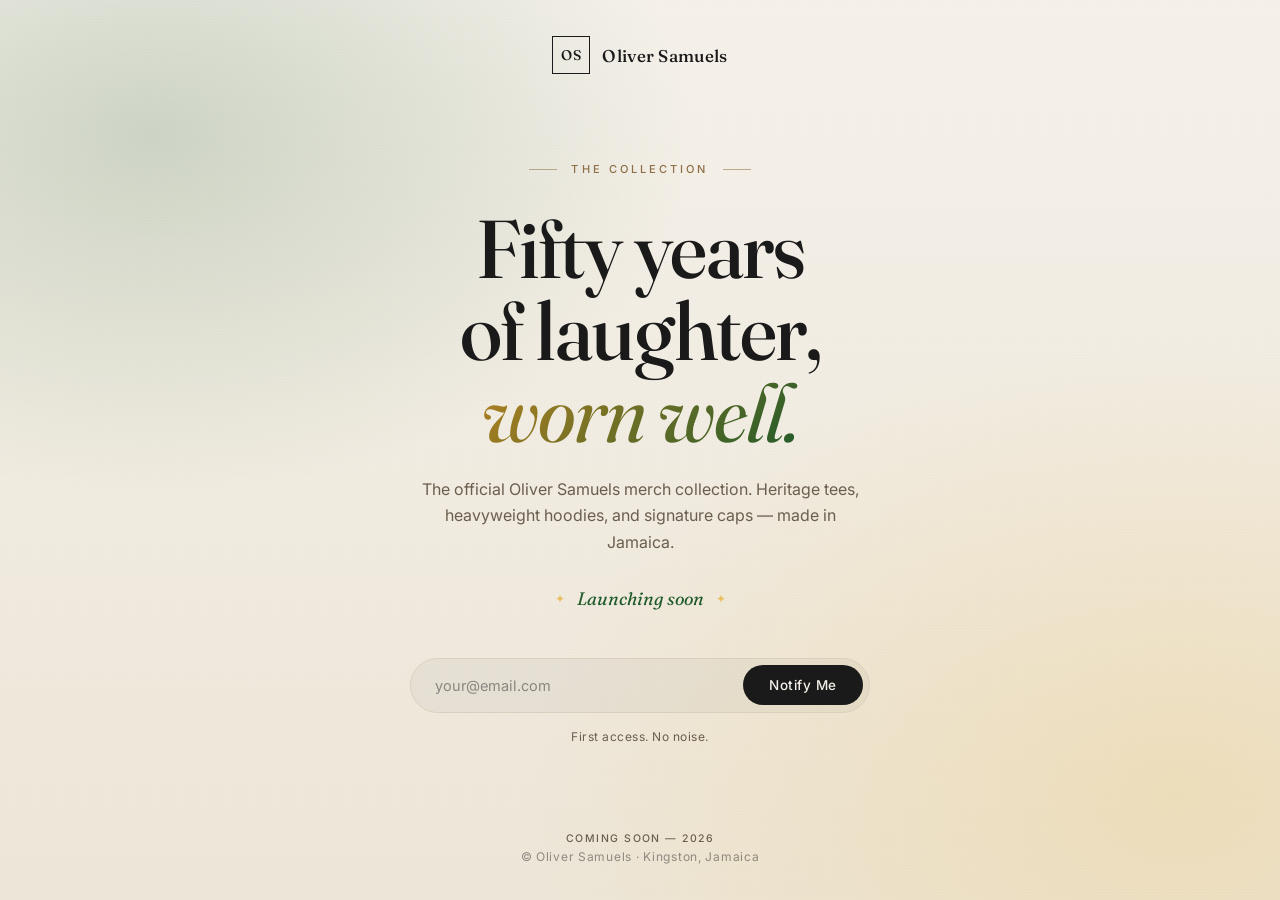
==== commit 077d38b8: "Add Coming Soon landing; move shop to /shop.html - New index.html is a branded Coming Soon page in t" ====
--- a/index.html
+++ b/index.html
@@ -3,227 +3,295 @@
 <head>
   <meta charset="UTF-8" />
   <meta name="viewport" content="width=device-width, initial-scale=1.0" />
-  <title>Shop · Oliver Samuels</title>
-  <meta name="description" content="Shop the Oliver Samuels heritage collection — tees, hoodies, and caps. Made in Jamaica." />
+  <title>Oliver Samuels — The Collection · Coming Soon</title>
+  <meta name="description" content="The official Oliver Samuels merch collection. Fifty years of laughter, worn well. Launching soon — sign up for first access." />
+  <meta name="robots" content="noindex,nofollow" />
+  <meta property="og:title" content="Oliver Samuels — The Collection" />
+  <meta property="og:description" content="Fifty years of laughter, worn well. Launching soon." />
+  <meta property="og:type" content="website" />
   <link rel="preconnect" href="https://fonts.googleapis.com" />
   <link rel="preconnect" href="https://fonts.gstatic.com" crossorigin />
-  <link href="https://fonts.googleapis.com/css2?family=Fraunces:opsz,wght@9..144,400;9..144,500;9..144,600;9..144,700&family=Inter:wght@300;400;500;600&display=swap" rel="stylesheet" />
-  <link rel="stylesheet" href="style.css" />
+  <link href="https://fonts.googleapis.com/css2?family=Fraunces:opsz,wght@9..144,400;9..144,500;9..144,600&family=Inter:wght@300;400;500&display=swap" rel="stylesheet" />
+
+  <style>
+    *, *::before, *::after { box-sizing: border-box; margin: 0; padding: 0; }
+
+    :root {
+      --cream: #F5F1EA;
+      --cream-2: #EDE6D8;
+      --ink: #1A1A1A;
+      --muted: #6B5E4E;
+      --line: #D9CFBC;
+      --gold-deep: #8E6E44;
+      --ja-green: #1E5A2A;
+      --ja-green-deep: #0F3A1A;
+      --ja-gold: #E9B949;
+      --ja-gold-deep: #B88321;
+
+      --serif: 'Fraunces', Georgia, serif;
+      --sans: 'Inter', system-ui, sans-serif;
+    }
+
+    html, body {
+      width: 100%;
+      min-height: 100vh;
+      background: var(--cream);
+      color: var(--ink);
+      font-family: var(--sans);
+      font-weight: 400;
+      -webkit-font-smoothing: antialiased;
+    }
+
+    body {
+      position: relative;
+      isolation: isolate;
+      overflow: hidden;
+      background:
+        radial-gradient(900px 600px at 12% 15%, rgba(30,90,42,0.18) 0%, rgba(30,90,42,0) 60%),
+        radial-gradient(1000px 700px at 92% 88%, rgba(233,185,73,0.22) 0%, rgba(233,185,73,0) 65%),
+        linear-gradient(180deg, var(--cream) 0%, var(--cream-2) 100%);
+    }
+    body::before {
+      content: "";
+      position: fixed; inset: 0; z-index: -1;
+      background-image: radial-gradient(rgba(26,26,26,0.045) 1px, transparent 1px);
+      background-size: 3px 3px;
+      opacity: 0.4;
+      pointer-events: none;
+      mix-blend-mode: multiply;
+    }
+
+    .page {
+      min-height: 100vh;
+      display: grid;
+      grid-template-rows: auto 1fr auto;
+      padding: 36px clamp(20px, 5vw, 60px);
+    }
+
+    /* Top brand */
+    .brand {
+      display: flex;
+      align-items: center;
+      justify-content: center;
+      gap: 12px;
+      letter-spacing: .02em;
+    }
+    .mark {
+      display: inline-grid;
+      place-items: center;
+      width: 38px; height: 38px;
+      border: 1px solid var(--ink);
+      font-family: var(--serif);
+      font-size: 14px;
+      font-weight: 500;
+      letter-spacing: .04em;
+    }
+    .wordmark {
+      font-family: var(--serif);
+      font-size: 17px;
+      font-weight: 500;
+    }
+
+    /* Center hero */
+    .hero {
+      display: flex;
+      flex-direction: column;
+      align-items: center;
+      justify-content: center;
+      text-align: center;
+      padding: 60px 0;
+      max-width: 720px;
+      margin: 0 auto;
+      width: 100%;
+    }
+
+    .eyebrow {
+      font-size: 11px;
+      letter-spacing: .28em;
+      text-transform: uppercase;
+      color: var(--gold-deep);
+      font-weight: 500;
+      display: inline-flex;
+      align-items: center;
+      gap: 14px;
+      margin-bottom: 32px;
+    }
+    .eyebrow::before, .eyebrow::after {
+      content: "";
+      display: block;
+      width: 28px;
+      height: 1px;
+      background: var(--gold-deep);
+      opacity: 0.55;
+    }
+
+    h1 {
+      font-family: var(--serif);
+      font-weight: 500;
+      font-size: clamp(44px, 6.4vw, 84px);
+      line-height: 1.0;
+      letter-spacing: -0.018em;
+      margin-bottom: 22px;
+      color: var(--ink);
+    }
+    h1 em {
+      font-style: italic;
+      font-weight: 400;
+      background: linear-gradient(135deg, var(--ja-gold-deep) 0%, var(--ja-green) 100%);
+      -webkit-background-clip: text;
+      background-clip: text;
+      -webkit-text-fill-color: transparent;
+      color: var(--ja-gold-deep);
+    }
+
+    .sub {
+      font-size: 16px;
+      line-height: 1.65;
+      color: var(--muted);
+      max-width: 460px;
+      margin: 0 auto 32px;
+    }
+
+    .status {
+      font-family: var(--serif);
+      font-style: italic;
+      font-size: 18px;
+      color: var(--ja-green);
+      margin-bottom: 48px;
+      display: inline-flex;
+      align-items: center;
+      gap: 12px;
+    }
+    .status::before, .status::after {
+      content: "✦";
+      color: var(--ja-gold);
+      font-style: normal;
+      font-size: 12px;
+      opacity: 0.85;
+    }
+
+    /* Email signup */
+    .signup {
+      display: flex;
+      gap: 8px;
+      background: rgba(26,26,26,0.04);
+      border: 1px solid var(--line);
+      border-radius: 999px;
+      padding: 6px;
+      max-width: 460px;
+      width: 100%;
+      align-items: center;
+    }
+    .signup input {
+      flex: 1;
+      min-width: 0;
+      background: transparent;
+      border: 0;
+      outline: 0;
+      color: var(--ink);
+      padding: 12px 18px;
+      font-size: 14.5px;
+      font-family: var(--sans);
+    }
+    .signup input::placeholder { color: rgba(26,26,26,0.45); }
+    .signup button {
+      background: var(--ink);
+      color: var(--cream);
+      padding: 12px 26px;
+      border: 0;
+      border-radius: 999px;
+      font-family: var(--sans);
+      font-size: 13.5px;
+      font-weight: 500;
+      letter-spacing: 0.04em;
+      cursor: pointer;
+      transition: background .25s ease, transform .25s ease;
+    }
+    .signup button:hover {
+      background: linear-gradient(135deg, var(--ja-green-deep) 0%, var(--ja-green) 60%, var(--ja-gold-deep) 100%);
+      transform: translateY(-1px);
+    }
+    .signup-note {
+      font-size: 12px;
+      color: var(--muted);
+      margin-top: 16px;
+      letter-spacing: 0.04em;
+      transition: color .25s ease;
+    }
+
+    /* Footer */
+    .foot {
+      text-align: center;
+      font-size: 12px;
+      letter-spacing: 0.06em;
+      color: rgba(26,26,26,0.45);
+    }
+    .foot strong {
+      display: block;
+      font-weight: 500;
+      color: var(--muted);
+      margin-bottom: 4px;
+      letter-spacing: 0.14em;
+      text-transform: uppercase;
+      font-size: 10.5px;
+    }
+
+    @media (max-width: 560px) {
+      .page { padding: 28px 22px; }
+      .hero { padding: 32px 0; }
+      .eyebrow { font-size: 10px; letter-spacing: 0.22em; margin-bottom: 24px; }
+      .eyebrow::before, .eyebrow::after { width: 18px; }
+      .status { font-size: 16px; margin-bottom: 36px; }
+      .signup { flex-direction: column; border-radius: 16px; padding: 8px; gap: 6px; }
+      .signup input { width: 100%; text-align: center; }
+      .signup button { width: 100%; }
+    }
+  </style>
 </head>
 <body>
 
-  <div class="announce">
-    <span>Free shipping across Jamaica on orders over $10,000 JMD · Worldwide delivery available</span>
-  </div>
-
-  <nav id="navbar">
-    <div class="nav-inner">
-      <a class="nav-logo" href="index.html">
-        <span class="mark">OS</span>
-        <span class="wordmark">Oliver Samuels</span>
-      </a>
-      <ul class="nav-links">
-        <li><a href="index.html" class="active">Shop</a></li>
-        <li><a href="story.html">Story</a></li>
-        <li><a href="lookbook.html">Lookbook</a></li>
-        <li><a href="journal.html">Journal</a></li>
-      </ul>
-      <div class="nav-actions">
-        <a href="index.html" class="nav-cta">Cart · <span id="cartCount">0</span></a>
-      </div>
-    </div>
-  </nav>
-
-  <!-- PAGE HEADER -->
-  <header class="page-head">
-    <div class="container">
+  <main class="page">
+
+    <header class="brand">
+      <span class="mark">OS</span>
+      <span class="wordmark">Oliver Samuels</span>
+    </header>
+
+    <section class="hero">
       <p class="eyebrow">The Collection</p>
-      <h1 class="page-title">Pieces made to last, <em>like the laughs</em>.</h1>
-      <p class="page-sub">Heritage tees, heavyweight hoodies, and signature caps — all designed in Kingston.</p>
-    </div>
-  </header>
-
-  <!-- SHOP -->
-  <section id="shop" class="shop">
-    <div class="container">
-      <div class="shop-toolbar">
-        <div class="filters">
-          <button class="filter active" data-filter="all">All</button>
-          <button class="filter" data-filter="tees">Tees</button>
-          <button class="filter" data-filter="hoodies">Hoodies</button>
-          <button class="filter" data-filter="caps">Caps</button>
-        </div>
-      </div>
-
-      <div class="product-grid" id="productGrid">
-        <!-- TEES -->
-        <article class="product" data-cat="tees" data-product-id="7736760041681">
-          <div class="product-media product-media--photo product-media--cream">
-            <img src="images/design-travel-white.jpg" alt="I Travel Regula Tee — White" />
-            <span class="tag">New</span>
-          </div>
-          <div class="product-info">
-            <h3>"I Travel Regula" Tee</h3>
-            <p class="product-meta">White · Heavyweight cotton</p>
-            <p class="product-price">$4,500 JMD</p>
-            <div class="product-buy"></div>
-          </div>
-        </article>
-
-        <article class="product" data-cat="tees" data-product-id="PLACEHOLDER_TEE_2">
-          <div class="product-media product-media--photo product-media--cream">
-            <img src="images/travel-design-tee.jpeg" alt="I Travel Very Regula Tee — Black" />
-            <span class="tag">Limited</span>
-          </div>
-          <div class="product-info">
-            <h3>"I Travel Very Regula" Tee</h3>
-            <p class="product-meta">Black · Heavyweight cotton</p>
-            <p class="product-price">$5,500 JMD</p>
-          </div>
-        </article>
-
-        <article class="product" data-cat="tees" data-product-id="PLACEHOLDER_TEE_3">
-          <div class="product-media product-media--olive">
-            <div class="product-graphic light">
-              <span class="graphic-script">Large &amp; in Charge</span>
-              <span class="graphic-line">— a classic line —</span>
-            </div>
-          </div>
-          <div class="product-info">
-            <h3>Catchphrase Tee</h3>
-            <p class="product-meta">Olive · Heavyweight cotton</p>
-            <p class="product-price">$4,800 JMD</p>
-          </div>
-        </article>
-
-        <!-- HOODIES -->
-        <article class="product" data-cat="hoodies" data-product-id="PLACEHOLDER_HOODIE_1">
-          <div class="product-media product-media--cream">
-            <div class="product-graphic hoodie">
-              <span class="graphic-big">OS</span>
-              <span class="graphic-line">— the collection —</span>
-            </div>
-            <span class="tag">Limited</span>
-          </div>
-          <div class="product-info">
-            <h3>Signature Heavyweight Hoodie</h3>
-            <p class="product-meta">Cream · Brushed fleece</p>
-            <p class="product-price">$12,000 JMD</p>
-          </div>
-        </article>
-
-        <article class="product" data-cat="hoodies" data-product-id="PLACEHOLDER_HOODIE_2">
-          <div class="product-media product-media--green">
-            <div class="product-graphic hoodie light">
-              <span class="graphic-script">Oliver</span>
-              <span class="graphic-line">Samuels Collection</span>
-            </div>
-          </div>
-          <div class="product-info">
-            <h3>Heritage Pullover Hoodie</h3>
-            <p class="product-meta">Forest · Brushed fleece</p>
-            <p class="product-price">$12,000 JMD</p>
-          </div>
-        </article>
-
-        <article class="product" data-cat="hoodies" data-product-id="PLACEHOLDER_HOODIE_3">
-          <div class="product-media product-media--charcoal">
-            <div class="product-graphic hoodie light">
-              <span class="graphic-big">50</span>
-              <span class="graphic-line">Years of Laughter</span>
-            </div>
-          </div>
-          <div class="product-info">
-            <h3>Fifty Years Anniversary Hoodie</h3>
-            <p class="product-meta">Charcoal · Brushed fleece</p>
-            <p class="product-price">$13,500 JMD</p>
-          </div>
-        </article>
-
-        <!-- CAPS -->
-        <article class="product" data-cat="caps" data-product-id="PLACEHOLDER_CAP_1">
-          <div class="product-media product-media--sand">
-            <div class="cap-shape">
-              <div class="cap-crown"></div>
-              <div class="cap-brim"></div>
-              <span class="cap-badge">OS</span>
-            </div>
-          </div>
-          <div class="product-info">
-            <h3>Monogram Dad Cap</h3>
-            <p class="product-meta">Sand · Brushed twill</p>
-            <p class="product-price">$3,800 JMD</p>
-          </div>
-        </article>
-
-        <article class="product" data-cat="caps" data-product-id="PLACEHOLDER_CAP_2">
-          <div class="product-media product-media--black">
-            <div class="cap-shape">
-              <div class="cap-crown dark"></div>
-              <div class="cap-brim dark"></div>
-              <span class="cap-badge light">Oliver</span>
-            </div>
-          </div>
-          <div class="product-info">
-            <h3>Script Logo Cap</h3>
-            <p class="product-meta">Black · Brushed twill</p>
-            <p class="product-price">$3,800 JMD</p>
-          </div>
-        </article>
-
-        <article class="product" data-cat="caps" data-product-id="PLACEHOLDER_CAP_3">
-          <div class="product-media product-media--olive">
-            <div class="cap-shape">
-              <div class="cap-crown olive"></div>
-              <div class="cap-brim olive"></div>
-              <span class="cap-badge light">JA</span>
-            </div>
-            <span class="tag">New</span>
-          </div>
-          <div class="product-info">
-            <h3>Island Cap</h3>
-            <p class="product-meta">Olive · Brushed twill</p>
-            <p class="product-price">$3,800 JMD</p>
-          </div>
-        </article>
-      </div>
-    </div>
-  </section>
-
-  <footer class="footer">
-    <div class="container footer-grid">
-      <div class="footer-brand">
-        <span class="mark big">OS</span>
-        <p>The official merch collection of Jamaica's King of Comedy.</p>
-      </div>
-      <div class="footer-col">
-        <h4>Shop</h4>
-        <a href="index.html">Tees</a>
-        <a href="index.html">Hoodies</a>
-        <a href="index.html">Caps</a>
-        <a href="index.html">All</a>
-      </div>
-      <div class="footer-col">
-        <h4>Help</h4>
-        <a href="#">Shipping</a>
-        <a href="#">Returns</a>
-        <a href="#">Size Guide</a>
-        <a href="#">Contact</a>
-      </div>
-      <div class="footer-col">
-        <h4>Follow</h4>
-        <a href="#">Instagram</a>
-        <a href="#">Facebook</a>
-        <a href="#">YouTube</a>
-        <a href="#">TikTok</a>
-      </div>
-    </div>
-    <div class="footer-bottom container">
-      <span>© 2026 Oliver Samuels. All rights reserved.</span>
-      <span>Designed in Kingston, Jamaica.</span>
-    </div>
-  </footer>
-
-  <script src="script.js"></script>
+      <h1>Fifty years<br/>of laughter,<br/><em>worn well.</em></h1>
+      <p class="sub">The official Oliver Samuels merch collection. Heritage tees, heavyweight hoodies, and signature caps — made in Jamaica.</p>
+      <p class="status">Launching soon</p>
+
+      <form class="signup" onsubmit="handleSubmit(event)">
+        <input type="email" placeholder="your@email.com" required aria-label="Email address" />
+        <button type="submit">Notify Me</button>
+      </form>
+      <p class="signup-note" id="signupNote">First access. No noise.</p>
+    </section>
+
+    <footer class="foot">
+      <strong>Coming Soon — 2026</strong>
+      © Oliver Samuels · Kingston, Jamaica
+    </footer>
+  </main>
+
+  <script>
+    function handleSubmit(e) {
+      e.preventDefault();
+      const form = e.target;
+      const note = document.getElementById('signupNote');
+      const email = form.querySelector('input').value.trim();
+      if (!email || !email.includes('@')) return;
+      // TODO: before launch, wire this to Mailchimp / Klaviyo / Shopify customer signup.
+      // For now it just confirms locally so we capture the intent visually.
+      note.textContent = "Thanks — we'll be in touch at launch.";
+      note.style.color = 'var(--ja-green)';
+      form.style.opacity = '0.55';
+      form.querySelector('input').disabled = true;
+      form.querySelector('button').disabled = true;
+    }
+  </script>
+
 </body>
 </html>
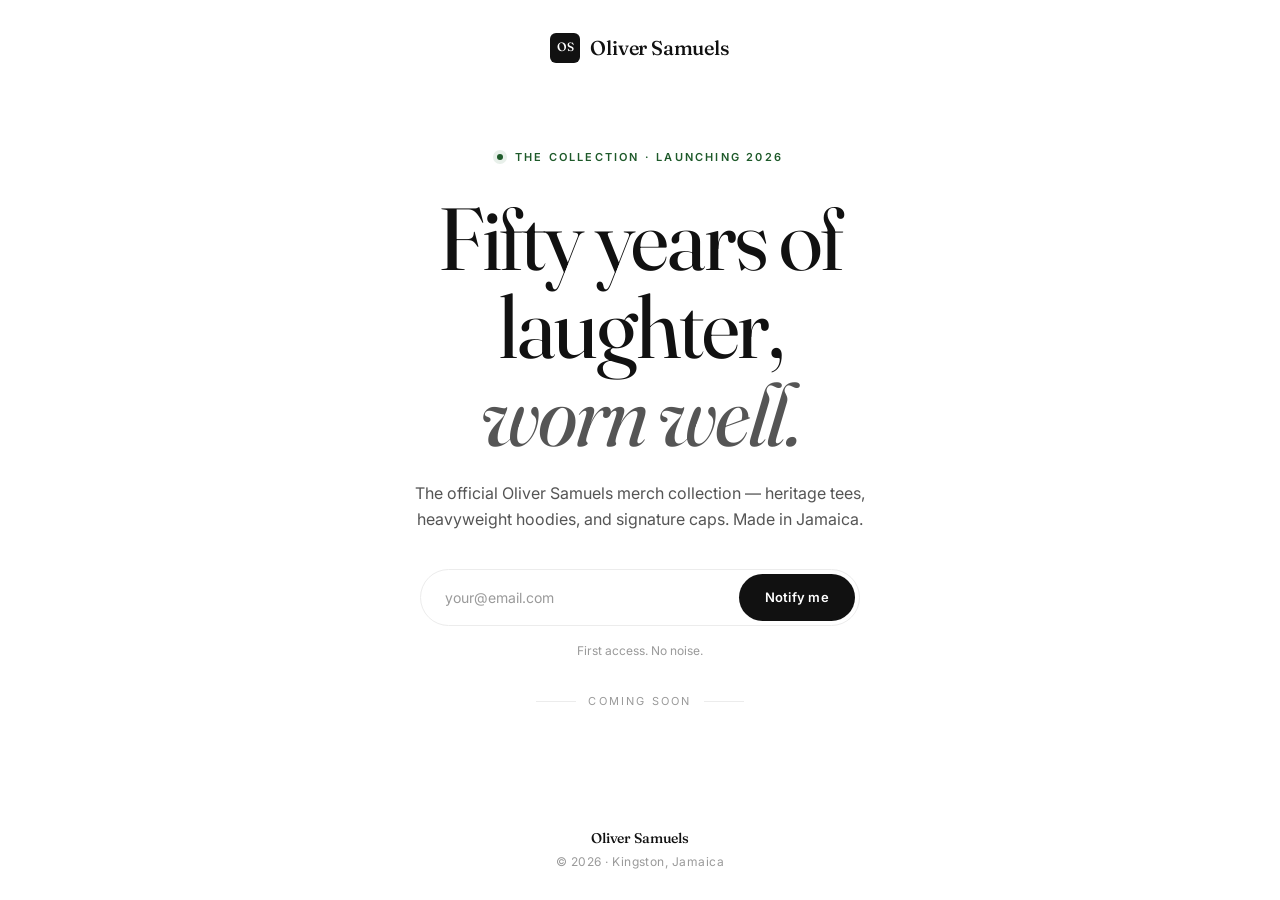
==== commit e893ff6b: "Redesign all pages with clean modern aesthetic + shared stylesheet Extract shared tokens, nav, foote" ====
--- a/index.html
+++ b/index.html
@@ -11,268 +11,144 @@
   <meta property="og:type" content="website" />
   <link rel="preconnect" href="https://fonts.googleapis.com" />
   <link rel="preconnect" href="https://fonts.gstatic.com" crossorigin />
-  <link href="https://fonts.googleapis.com/css2?family=Fraunces:opsz,wght@9..144,400;9..144,500;9..144,600&family=Inter:wght@300;400;500&display=swap" rel="stylesheet" />
-
+  <link href="https://fonts.googleapis.com/css2?family=Fraunces:opsz,wght@9..144,400;9..144,500&family=Inter:wght@300;400;500;600;700&display=swap" rel="stylesheet" />
+  <link rel="stylesheet" href="style-v2.css" />
   <style>
-    *, *::before, *::after { box-sizing: border-box; margin: 0; padding: 0; }
-
-    :root {
-      --cream: #F5F1EA;
-      --cream-2: #EDE6D8;
-      --ink: #1A1A1A;
-      --muted: #6B5E4E;
-      --line: #D9CFBC;
-      --gold-deep: #8E6E44;
-      --ja-green: #1E5A2A;
-      --ja-green-deep: #0F3A1A;
-      --ja-gold: #E9B949;
-      --ja-gold-deep: #B88321;
-
-      --serif: 'Fraunces', Georgia, serif;
-      --sans: 'Inter', system-ui, sans-serif;
-    }
-
-    html, body {
-      width: 100%;
-      min-height: 100vh;
-      background: var(--cream);
-      color: var(--ink);
-      font-family: var(--sans);
-      font-weight: 400;
-      -webkit-font-smoothing: antialiased;
-    }
-
-    body {
-      position: relative;
-      isolation: isolate;
-      overflow: hidden;
-      background:
-        radial-gradient(900px 600px at 12% 15%, rgba(30,90,42,0.18) 0%, rgba(30,90,42,0) 60%),
-        radial-gradient(1000px 700px at 92% 88%, rgba(233,185,73,0.22) 0%, rgba(233,185,73,0) 65%),
-        linear-gradient(180deg, var(--cream) 0%, var(--cream-2) 100%);
-    }
-    body::before {
-      content: "";
-      position: fixed; inset: 0; z-index: -1;
-      background-image: radial-gradient(rgba(26,26,26,0.045) 1px, transparent 1px);
-      background-size: 3px 3px;
-      opacity: 0.4;
-      pointer-events: none;
-      mix-blend-mode: multiply;
-    }
-
-    .page {
-      min-height: 100vh;
+    body { min-height: 100vh; display: flex; flex-direction: column; }
+    .cs {
+      flex: 1;
       display: grid;
       grid-template-rows: auto 1fr auto;
-      padding: 36px clamp(20px, 5vw, 60px);
+      padding: 32px 0 28px;
     }
-
-    /* Top brand */
-    .brand {
-      display: flex;
-      align-items: center;
-      justify-content: center;
-      gap: 12px;
-      letter-spacing: .02em;
-    }
-    .mark {
-      display: inline-grid;
-      place-items: center;
-      width: 38px; height: 38px;
-      border: 1px solid var(--ink);
-      font-family: var(--serif);
-      font-size: 14px;
-      font-weight: 500;
-      letter-spacing: .04em;
-    }
-    .wordmark {
-      font-family: var(--serif);
-      font-size: 17px;
-      font-weight: 500;
-    }
-
-    /* Center hero */
-    .hero {
-      display: flex;
-      flex-direction: column;
-      align-items: center;
-      justify-content: center;
+    .cs-nav { display: flex; justify-content: center; }
+    .cs-hero {
+      display: flex; flex-direction: column;
+      align-items: center; justify-content: center;
       text-align: center;
-      padding: 60px 0;
+      padding: 60px 24px;
       max-width: 720px;
       margin: 0 auto;
       width: 100%;
     }
-
-    .eyebrow {
+    .cs-eyebrow {
+      display: inline-flex; align-items: center; gap: 12px;
+      font-size: 11px; font-weight: 600;
+      letter-spacing: 0.2em; text-transform: uppercase;
+      color: var(--green);
+      margin-bottom: 28px;
+    }
+    .cs-eyebrow .dot {
+      width: 6px; height: 6px;
+      border-radius: 50%;
+      background: var(--green);
+      box-shadow: 0 0 0 4px var(--green-soft);
+      animation: pulse 2.2s ease-in-out infinite;
+    }
+    @keyframes pulse {
+      0%, 100% { box-shadow: 0 0 0 4px var(--green-soft); }
+      50%      { box-shadow: 0 0 0 8px rgba(30,90,42,0.06); }
+    }
+    .cs-title {
+      font-family: var(--serif); font-weight: 400;
+      font-size: clamp(44px, 7vw, 88px);
+      line-height: 1; letter-spacing: -0.025em;
+      margin-bottom: 22px;
+    }
+    .cs-title em { font-style: italic; font-weight: 400; color: var(--ink-soft); }
+    .cs-sub {
+      font-size: 16px; line-height: 1.65;
+      color: var(--ink-soft);
+      max-width: 480px;
+      margin: 0 auto 36px;
+    }
+    .cs-form {
+      display: flex; gap: 0;
+      background: var(--bg);
+      border: 1px solid var(--line);
+      border-radius: 999px;
+      padding: 4px;
+      max-width: 440px; width: 100%;
+    }
+    .cs-form input {
+      flex: 1; min-width: 0;
+      border: 0; background: transparent;
+      padding: 13px 20px;
+      font: inherit; outline: 0; color: var(--ink);
+    }
+    .cs-form input::placeholder { color: var(--mute); }
+    .cs-form button {
+      background: var(--ink); color: var(--bg);
+      border: 0; border-radius: 999px;
+      padding: 13px 26px;
+      font-size: 13px; font-weight: 600;
+      letter-spacing: 0.02em;
+      transition: background .25s ease;
+    }
+    .cs-form button:hover { background: var(--green); }
+    .cs-note {
+      font-size: 12px;
+      color: var(--mute);
+      margin-top: 16px;
+      transition: color .25s ease;
+    }
+    .cs-divider {
+      display: inline-flex; align-items: center; gap: 12px;
+      margin: 32px auto;
+      color: var(--mute);
       font-size: 11px;
-      letter-spacing: .28em;
+      letter-spacing: 0.2em;
       text-transform: uppercase;
-      color: var(--gold-deep);
-      font-weight: 500;
-      display: inline-flex;
-      align-items: center;
-      gap: 14px;
-      margin-bottom: 32px;
     }
-    .eyebrow::before, .eyebrow::after {
-      content: "";
+    .cs-divider::before, .cs-divider::after {
+      content: ""; display: block;
+      width: 40px; height: 1px;
+      background: var(--line);
+    }
+    .cs-foot {
+      text-align: center;
+      font-size: 12px;
+      letter-spacing: 0.04em;
+      color: var(--mute);
+    }
+    .cs-foot strong {
       display: block;
-      width: 28px;
-      height: 1px;
-      background: var(--gold-deep);
-      opacity: 0.55;
-    }
-
-    h1 {
       font-family: var(--serif);
       font-weight: 500;
-      font-size: clamp(44px, 6.4vw, 84px);
-      line-height: 1.0;
-      letter-spacing: -0.018em;
-      margin-bottom: 22px;
       color: var(--ink);
-    }
-    h1 em {
-      font-style: italic;
-      font-weight: 400;
-      background: linear-gradient(135deg, var(--ja-gold-deep) 0%, var(--ja-green) 100%);
-      -webkit-background-clip: text;
-      background-clip: text;
-      -webkit-text-fill-color: transparent;
-      color: var(--ja-gold-deep);
-    }
-
-    .sub {
-      font-size: 16px;
-      line-height: 1.65;
-      color: var(--muted);
-      max-width: 460px;
-      margin: 0 auto 32px;
-    }
-
-    .status {
-      font-family: var(--serif);
-      font-style: italic;
-      font-size: 18px;
-      color: var(--ja-green);
-      margin-bottom: 48px;
-      display: inline-flex;
-      align-items: center;
-      gap: 12px;
-    }
-    .status::before, .status::after {
-      content: "✦";
-      color: var(--ja-gold);
-      font-style: normal;
-      font-size: 12px;
-      opacity: 0.85;
-    }
-
-    /* Email signup */
-    .signup {
-      display: flex;
-      gap: 8px;
-      background: rgba(26,26,26,0.04);
-      border: 1px solid var(--line);
-      border-radius: 999px;
-      padding: 6px;
-      max-width: 460px;
-      width: 100%;
-      align-items: center;
-    }
-    .signup input {
-      flex: 1;
-      min-width: 0;
-      background: transparent;
-      border: 0;
-      outline: 0;
-      color: var(--ink);
-      padding: 12px 18px;
-      font-size: 14.5px;
-      font-family: var(--sans);
-    }
-    .signup input::placeholder { color: rgba(26,26,26,0.45); }
-    .signup button {
-      background: var(--ink);
-      color: var(--cream);
-      padding: 12px 26px;
-      border: 0;
-      border-radius: 999px;
-      font-family: var(--sans);
-      font-size: 13.5px;
-      font-weight: 500;
-      letter-spacing: 0.04em;
-      cursor: pointer;
-      transition: background .25s ease, transform .25s ease;
-    }
-    .signup button:hover {
-      background: linear-gradient(135deg, var(--ja-green-deep) 0%, var(--ja-green) 60%, var(--ja-gold-deep) 100%);
-      transform: translateY(-1px);
-    }
-    .signup-note {
-      font-size: 12px;
-      color: var(--muted);
-      margin-top: 16px;
-      letter-spacing: 0.04em;
-      transition: color .25s ease;
-    }
-
-    /* Footer */
-    .foot {
-      text-align: center;
-      font-size: 12px;
-      letter-spacing: 0.06em;
-      color: rgba(26,26,26,0.45);
-    }
-    .foot strong {
-      display: block;
-      font-weight: 500;
-      color: var(--muted);
+      font-size: 14px;
+      letter-spacing: -0.01em;
       margin-bottom: 4px;
-      letter-spacing: 0.14em;
-      text-transform: uppercase;
-      font-size: 10.5px;
-    }
-
-    @media (max-width: 560px) {
-      .page { padding: 28px 22px; }
-      .hero { padding: 32px 0; }
-      .eyebrow { font-size: 10px; letter-spacing: 0.22em; margin-bottom: 24px; }
-      .eyebrow::before, .eyebrow::after { width: 18px; }
-      .status { font-size: 16px; margin-bottom: 36px; }
-      .signup { flex-direction: column; border-radius: 16px; padding: 8px; gap: 6px; }
-      .signup input { width: 100%; text-align: center; }
-      .signup button { width: 100%; }
     }
   </style>
 </head>
 <body>
 
-  <main class="page">
-
-    <header class="brand">
-      <span class="mark">OS</span>
-      <span class="wordmark">Oliver Samuels</span>
+  <main class="cs wrap">
+    <header class="cs-nav">
+      <a class="nav-logo" href="index.html" style="font-size:20px">
+        <span class="mark">OS</span>
+        <span>Oliver Samuels</span>
+      </a>
     </header>
 
-    <section class="hero">
-      <p class="eyebrow">The Collection</p>
-      <h1>Fifty years<br/>of laughter,<br/><em>worn well.</em></h1>
-      <p class="sub">The official Oliver Samuels merch collection. Heritage tees, heavyweight hoodies, and signature caps — made in Jamaica.</p>
-      <p class="status">Launching soon</p>
+    <section class="cs-hero">
+      <p class="cs-eyebrow"><span class="dot"></span> The Collection · Launching 2026</p>
+      <h1 class="cs-title">Fifty years of laughter,<br/><em>worn well.</em></h1>
+      <p class="cs-sub">The official Oliver Samuels merch collection — heritage tees, heavyweight hoodies, and signature caps. Made in Jamaica.</p>
 
-      <form class="signup" onsubmit="handleSubmit(event)">
+      <form class="cs-form" onsubmit="handleSubmit(event)">
         <input type="email" placeholder="your@email.com" required aria-label="Email address" />
-        <button type="submit">Notify Me</button>
+        <button type="submit">Notify me</button>
       </form>
-      <p class="signup-note" id="signupNote">First access. No noise.</p>
+      <p class="cs-note" id="signupNote">First access. No noise.</p>
+
+      <span class="cs-divider">Coming soon</span>
     </section>
 
-    <footer class="foot">
-      <strong>Coming Soon — 2026</strong>
-      © Oliver Samuels · Kingston, Jamaica
+    <footer class="cs-foot">
+      <strong>Oliver Samuels</strong>
+      © 2026 · Kingston, Jamaica
     </footer>
   </main>
 
@@ -283,15 +159,13 @@
       const note = document.getElementById('signupNote');
       const email = form.querySelector('input').value.trim();
       if (!email || !email.includes('@')) return;
-      // TODO: before launch, wire this to Mailchimp / Klaviyo / Shopify customer signup.
-      // For now it just confirms locally so we capture the intent visually.
+      // TODO: wire to Mailchimp / Klaviyo / Shopify customer signup before launch.
       note.textContent = "Thanks — we'll be in touch at launch.";
-      note.style.color = 'var(--ja-green)';
-      form.style.opacity = '0.55';
+      note.style.color = 'var(--green)';
+      form.style.opacity = '0.6';
       form.querySelector('input').disabled = true;
       form.querySelector('button').disabled = true;
     }
   </script>
-
 </body>
 </html>
--- a/style-v2.css
+++ b/style-v2.css
@@ -0,0 +1,525 @@
+/* ============================================
+   Oliver Samuels — Site v2 (clean / modern)
+   Shared tokens, nav, footer, cards
+   ============================================ */
+
+:root {
+  --bg: #FFFFFF;
+  --bg-soft: #F6F5F2;
+  --bg-tint: #FAF8F3;
+  --ink: #111111;
+  --ink-soft: #555555;
+  --mute: #9A9A9A;
+  --line: #ECECEC;
+  --line-soft: #F1F1F1;
+  --green: #1E5A2A;
+  --green-soft: #E8F0EA;
+  --gold: #B88321;
+  --radius: 10px;
+  --radius-lg: 22px;
+  --serif: 'Fraunces', Georgia, serif;
+  --sans: 'Inter', system-ui, sans-serif;
+}
+
+*, *::before, *::after { box-sizing: border-box; margin: 0; padding: 0; }
+
+body {
+  background: var(--bg);
+  color: var(--ink);
+  font-family: var(--sans);
+  font-weight: 400;
+  font-size: 14px;
+  line-height: 1.55;
+  -webkit-font-smoothing: antialiased;
+}
+
+a { color: inherit; text-decoration: none; }
+button { font-family: inherit; cursor: pointer; }
+img { max-width: 100%; display: block; border-radius: var(--radius-lg); }
+
+.wrap {
+  max-width: 1320px;
+  margin: 0 auto;
+  padding: 0 clamp(16px, 3vw, 32px);
+}
+
+/* ---------- ANNOUNCE BAR ---------- */
+.announce {
+  background: var(--ink);
+  color: var(--bg);
+  font-size: 12px;
+  letter-spacing: 0.04em;
+  text-align: center;
+  padding: 10px 16px;
+}
+.announce b { font-weight: 500; }
+
+/* ---------- NAV ---------- */
+nav.top {
+  background: var(--bg);
+  border-bottom: 1px solid var(--line);
+  position: sticky; top: 0; z-index: 50;
+}
+.nav-inner {
+  display: grid;
+  grid-template-columns: 1fr auto 1fr;
+  align-items: center;
+  padding: 18px 0;
+}
+.nav-logo {
+  display: flex; align-items: center; gap: 10px;
+  font-family: var(--serif);
+  font-size: 18px;
+  font-weight: 500;
+  letter-spacing: -0.01em;
+}
+.nav-logo .mark {
+  width: 30px; height: 30px;
+  display: grid; place-items: center;
+  background: var(--ink);
+  color: var(--bg);
+  font-family: var(--serif);
+  font-size: 12px;
+  font-weight: 500;
+  border-radius: 6px;
+}
+.nav-links {
+  display: flex; gap: 32px;
+  list-style: none;
+  font-size: 14px;
+  font-weight: 500;
+  color: var(--ink-soft);
+}
+.nav-links a {
+  padding: 6px 0;
+  position: relative;
+  transition: color .2s ease;
+}
+.nav-links a:hover { color: var(--ink); }
+.nav-links a.is-active { color: var(--ink); }
+.nav-links a.is-active::after {
+  content: "";
+  position: absolute;
+  left: 0; right: 0; bottom: -2px;
+  height: 2px;
+  background: var(--ink);
+  border-radius: 2px;
+}
+.nav-right {
+  display: flex; justify-content: flex-end; align-items: center; gap: 8px;
+}
+.icon-btn {
+  width: 40px; height: 40px;
+  display: grid; place-items: center;
+  border-radius: 50%;
+  background: transparent;
+  border: 0;
+  color: var(--ink);
+  transition: background .2s ease;
+  position: relative;
+}
+.icon-btn:hover { background: var(--bg-soft); }
+.icon-btn svg { width: 19px; height: 19px; stroke: currentColor; stroke-width: 1.6; fill: none; stroke-linecap: round; stroke-linejoin: round; }
+.icon-btn .badge {
+  position: absolute;
+  top: 4px; right: 4px;
+  min-width: 16px; height: 16px;
+  padding: 0 4px;
+  background: var(--green);
+  color: white;
+  font-size: 10px;
+  font-weight: 600;
+  border-radius: 8px;
+  display: grid; place-items: center;
+  line-height: 1;
+}
+
+@media (max-width: 760px) {
+  .nav-inner { grid-template-columns: 1fr auto; }
+  .nav-links { display: none; }
+}
+
+/* ---------- PAGE HEAD ---------- */
+.page-head {
+  padding: 48px 0 32px;
+}
+.crumb {
+  font-size: 12px;
+  color: var(--mute);
+  margin-bottom: 18px;
+}
+.crumb a:hover { color: var(--ink); }
+.crumb .sep { padding: 0 8px; color: var(--mute); }
+.crumb .here { color: var(--ink); }
+.page-row {
+  display: flex; justify-content: space-between; align-items: flex-end;
+  gap: 24px; flex-wrap: wrap;
+}
+.page-title {
+  font-family: var(--serif);
+  font-weight: 400;
+  font-size: clamp(32px, 4vw, 44px);
+  line-height: 1.05;
+  letter-spacing: -0.02em;
+}
+.page-title em {
+  font-style: italic;
+  font-weight: 400;
+  color: var(--ink-soft);
+}
+.page-meta {
+  font-size: 13px;
+  color: var(--mute);
+}
+.page-meta b { color: var(--ink); font-weight: 500; }
+.page-sub {
+  margin-top: 14px;
+  font-size: 15px;
+  color: var(--ink-soft);
+  max-width: 540px;
+  line-height: 1.6;
+}
+
+/* ---------- BUTTONS ---------- */
+.btn {
+  display: inline-flex; align-items: center; gap: 8px;
+  padding: 12px 22px;
+  border-radius: 999px;
+  font-size: 13px;
+  font-weight: 600;
+  letter-spacing: 0.02em;
+  border: 1px solid transparent;
+  transition: background .2s ease, color .2s ease, border-color .2s ease;
+}
+.btn-primary {
+  background: var(--ink);
+  color: var(--bg);
+  border-color: var(--ink);
+}
+.btn-primary:hover { background: var(--green); border-color: var(--green); }
+.btn-ghost {
+  background: transparent;
+  color: var(--ink);
+  border-color: var(--ink);
+}
+.btn-ghost:hover { background: var(--ink); color: var(--bg); }
+
+/* ---------- TOOLBAR ---------- */
+.toolbar {
+  display: flex; justify-content: space-between; align-items: center;
+  gap: 16px; flex-wrap: wrap;
+  padding: 20px 0 28px;
+}
+.pills {
+  display: flex; gap: 8px; flex-wrap: wrap;
+}
+.pills button {
+  background: var(--bg);
+  border: 1px solid var(--line);
+  padding: 9px 18px;
+  border-radius: 999px;
+  font-size: 13px;
+  font-weight: 500;
+  color: var(--ink-soft);
+  transition: all .2s ease;
+  display: inline-flex; align-items: center; gap: 8px;
+}
+.pills button:hover { border-color: var(--ink); color: var(--ink); }
+.pills button.is-active {
+  background: var(--ink);
+  border-color: var(--ink);
+  color: var(--bg);
+}
+.pills button .n {
+  font-size: 11px;
+  opacity: 0.6;
+}
+.pills button.is-active .n { opacity: 0.7; }
+
+.sort {
+  display: inline-flex; align-items: center; gap: 10px;
+  font-size: 13px;
+  color: var(--ink-soft);
+}
+.sort select {
+  appearance: none;
+  background: var(--bg);
+  border: 1px solid var(--line);
+  padding: 9px 36px 9px 14px;
+  border-radius: 999px;
+  font: inherit;
+  font-weight: 500;
+  color: var(--ink);
+  cursor: pointer;
+  background-image: linear-gradient(45deg, transparent 50%, var(--ink) 50%),
+                    linear-gradient(135deg, var(--ink) 50%, transparent 50%);
+  background-position: calc(100% - 18px) 50%, calc(100% - 14px) 50%;
+  background-size: 4px 4px;
+  background-repeat: no-repeat;
+}
+
+/* ---------- PRODUCT GRID ---------- */
+.grid {
+  display: grid;
+  grid-template-columns: repeat(4, 1fr);
+  gap: 40px 24px;
+  padding-bottom: 80px;
+}
+@media (max-width: 1100px) { .grid { grid-template-columns: repeat(3, 1fr); } }
+@media (max-width: 760px)  { .grid { grid-template-columns: repeat(2, 1fr); gap: 32px 16px; } }
+@media (max-width: 420px)  { .grid { grid-template-columns: 1fr; } }
+
+.card { display: block; color: inherit; }
+.card-media {
+  position: relative;
+  aspect-ratio: 4 / 5;
+  background: var(--bg-soft);
+  border-radius: var(--radius-lg);
+  overflow: hidden;
+}
+.card-media img {
+  width: 100%; height: 100%;
+  object-fit: cover;
+  transition: transform .8s cubic-bezier(0.2, 0.7, 0.2, 1), opacity .3s ease;
+}
+.card:hover .card-media img { transform: scale(1.04); }
+
+.badge {
+  position: absolute;
+  top: 12px; left: 12px;
+  padding: 5px 10px;
+  font-size: 10.5px;
+  font-weight: 600;
+  letter-spacing: 0.04em;
+  text-transform: uppercase;
+  background: var(--bg);
+  color: var(--ink);
+  border-radius: 999px;
+  line-height: 1;
+}
+.badge.green { background: var(--green); color: white; }
+.badge.dark  { background: var(--ink); color: var(--bg); }
+
+.wish {
+  position: absolute;
+  top: 10px; right: 10px;
+  width: 36px; height: 36px;
+  border-radius: 50%;
+  background: rgba(255,255,255,0.92);
+  backdrop-filter: blur(4px);
+  display: grid; place-items: center;
+  border: 0;
+  color: var(--ink);
+  opacity: 0;
+  transform: translateY(-4px);
+  transition: opacity .25s ease, transform .25s ease, background .2s ease;
+}
+.wish svg { width: 16px; height: 16px; stroke: currentColor; stroke-width: 1.7; fill: none; stroke-linecap: round; stroke-linejoin: round; }
+.wish:hover { background: white; color: var(--green); }
+.wish.is-active { color: var(--green); }
+.wish.is-active svg { fill: var(--green); }
+.card:hover .wish { opacity: 1; transform: translateY(0); }
+
+.quick {
+  position: absolute;
+  left: 12px; right: 12px; bottom: 12px;
+  padding: 11px 16px;
+  background: var(--ink);
+  color: var(--bg);
+  border: 0;
+  border-radius: 999px;
+  font-size: 12.5px;
+  font-weight: 600;
+  letter-spacing: 0.02em;
+  opacity: 0;
+  transform: translateY(8px);
+  transition: opacity .25s ease, transform .25s ease, background .2s ease;
+}
+.quick:hover { background: var(--green); }
+.card:hover .quick { opacity: 1; transform: translateY(0); }
+
+.card-info {
+  padding-top: 14px;
+  display: flex; justify-content: space-between; align-items: flex-start;
+  gap: 12px;
+}
+.card-name {
+  font-size: 14px;
+  font-weight: 500;
+  color: var(--ink);
+  margin-bottom: 4px;
+  line-height: 1.35;
+}
+.card-meta {
+  font-size: 12.5px;
+  color: var(--mute);
+}
+.card-price {
+  font-size: 14px;
+  font-weight: 600;
+  white-space: nowrap;
+}
+.card-price del { color: var(--mute); font-weight: 400; margin-right: 6px; }
+
+.swatches { display: flex; gap: 6px; margin-top: 10px; }
+.swatch {
+  width: 14px; height: 14px;
+  border-radius: 50%;
+  border: 1px solid var(--line);
+  display: inline-block;
+}
+
+/* ---------- PLACEHOLDER ART ---------- */
+.ph {
+  position: absolute; inset: 0;
+  display: grid; place-items: center;
+  text-align: center; padding: 24px;
+  font-family: var(--serif);
+}
+.ph .big {
+  font-size: clamp(54px, 6vw, 84px);
+  font-weight: 500;
+  line-height: 1;
+  letter-spacing: 0.01em;
+}
+.ph .sub {
+  font-family: var(--sans);
+  font-size: 11px;
+  letter-spacing: 0.18em;
+  text-transform: uppercase;
+  margin-top: 10px;
+  font-weight: 500;
+  opacity: 0.7;
+}
+.ph.cream  { background: #EFE9DC; color: #1F1A12; }
+.ph.forest { background: #1E5A2A; color: #F3EAD0; }
+.ph.coal   { background: #1A1A1A; color: #E8D7A8; }
+.ph.sand   { background: #DCC9A1; color: #2A2118; }
+.ph.black  { background: #0F0F0F; color: #E8D7A8; }
+.ph.olive  { background: #5A6A36; color: #F3EAD0; }
+
+/* ---------- LOAD MORE ---------- */
+.load { display: flex; justify-content: center; padding: 0 0 80px; }
+.load button {
+  padding: 14px 32px;
+  background: var(--bg);
+  border: 1px solid var(--ink);
+  border-radius: 999px;
+  font-size: 13px;
+  font-weight: 600;
+  color: var(--ink);
+  transition: background .2s ease, color .2s ease;
+}
+.load button:hover { background: var(--ink); color: var(--bg); }
+
+/* ---------- FOOTER ---------- */
+footer.site {
+  border-top: 1px solid var(--line);
+  background: var(--bg-soft);
+  padding: 64px 0 28px;
+}
+.footer-top {
+  display: grid;
+  grid-template-columns: 1.6fr repeat(3, 1fr);
+  gap: 40px;
+  padding-bottom: 48px;
+  border-bottom: 1px solid var(--line);
+}
+.footer-brand .logo {
+  display: flex; align-items: center; gap: 10px;
+  font-family: var(--serif);
+  font-size: 22px;
+  font-weight: 500;
+  margin-bottom: 16px;
+}
+.footer-brand .logo .mark {
+  width: 34px; height: 34px;
+  background: var(--ink); color: var(--bg);
+  display: grid; place-items: center;
+  font-size: 13px;
+  border-radius: 6px;
+}
+.footer-brand p {
+  max-width: 320px;
+  color: var(--ink-soft);
+  font-size: 13.5px;
+  line-height: 1.6;
+  margin-bottom: 20px;
+}
+.newsletter {
+  display: flex; gap: 0;
+  background: var(--bg);
+  border: 1px solid var(--line);
+  border-radius: 999px;
+  padding: 4px;
+  max-width: 360px;
+}
+.newsletter input {
+  flex: 1; min-width: 0;
+  border: 0; background: transparent;
+  padding: 10px 16px;
+  font: inherit;
+  outline: 0;
+  color: var(--ink);
+}
+.newsletter button {
+  background: var(--ink); color: var(--bg);
+  border: 0;
+  border-radius: 999px;
+  padding: 10px 20px;
+  font-size: 12.5px;
+  font-weight: 600;
+  transition: background .2s ease;
+}
+.newsletter button:hover { background: var(--green); }
+
+.footer-col h4 {
+  font-size: 12px;
+  font-weight: 600;
+  letter-spacing: 0.06em;
+  text-transform: uppercase;
+  margin-bottom: 16px;
+  color: var(--ink);
+}
+.footer-col a {
+  display: block;
+  padding: 5px 0;
+  color: var(--ink-soft);
+  font-size: 13.5px;
+  transition: color .2s ease;
+}
+.footer-col a:hover { color: var(--ink); }
+
+.footer-bottom {
+  display: flex; justify-content: space-between; align-items: center;
+  gap: 24px; flex-wrap: wrap;
+  padding-top: 24px;
+  font-size: 12.5px;
+  color: var(--mute);
+}
+
+@media (max-width: 860px) { .footer-top { grid-template-columns: 1fr 1fr; } }
+@media (max-width: 540px) { .footer-top { grid-template-columns: 1fr; } }
+
+/* ---------- SECTION (generic content blocks) ---------- */
+.section { padding: 48px 0 80px; }
+.section-head {
+  display: flex; justify-content: space-between; align-items: baseline;
+  gap: 24px; flex-wrap: wrap;
+  margin-bottom: 32px;
+}
+.section-head h2 {
+  font-family: var(--serif);
+  font-weight: 400;
+  font-size: clamp(26px, 3vw, 34px);
+  letter-spacing: -0.015em;
+  line-height: 1.1;
+}
+.section-head h2 em { font-style: italic; color: var(--ink-soft); font-weight: 400; }
+.section-head .label {
+  font-size: 13px;
+  color: var(--mute);
+}
+
+/* ---------- SHOPIFY MOUNT ---------- */
+.product-buy iframe { width: 100% !important; }
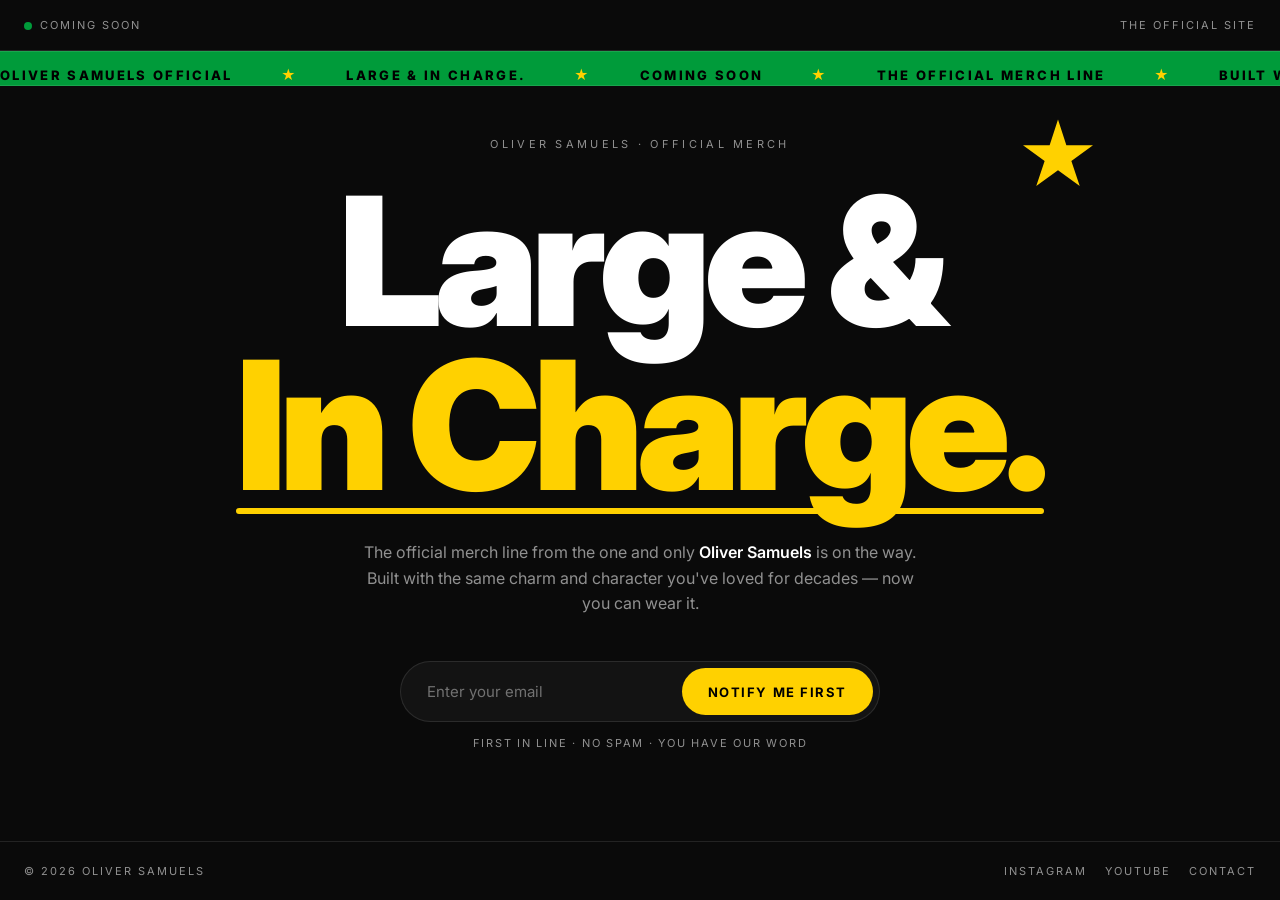
==== commit c8e024a7: "Initial commit: Oliver Samuels coming soon landing" ====
--- a/index.html
+++ b/index.html
@@ -1,171 +1,394 @@
 <!DOCTYPE html>
 <html lang="en">
 <head>
-  <meta charset="UTF-8" />
-  <meta name="viewport" content="width=device-width, initial-scale=1.0" />
-  <title>Oliver Samuels — The Collection · Coming Soon</title>
-  <meta name="description" content="The official Oliver Samuels merch collection. Fifty years of laughter, worn well. Launching soon — sign up for first access." />
-  <meta name="robots" content="noindex,nofollow" />
-  <meta property="og:title" content="Oliver Samuels — The Collection" />
-  <meta property="og:description" content="Fifty years of laughter, worn well. Launching soon." />
-  <meta property="og:type" content="website" />
-  <link rel="preconnect" href="https://fonts.googleapis.com" />
-  <link rel="preconnect" href="https://fonts.gstatic.com" crossorigin />
-  <link href="https://fonts.googleapis.com/css2?family=Fraunces:opsz,wght@9..144,400;9..144,500&family=Inter:wght@300;400;500;600;700&display=swap" rel="stylesheet" />
-  <link rel="stylesheet" href="style-v2.css" />
-  <style>
-    body { min-height: 100vh; display: flex; flex-direction: column; }
-    .cs {
-      flex: 1;
-      display: grid;
-      grid-template-rows: auto 1fr auto;
-      padding: 32px 0 28px;
+<meta charset="UTF-8" />
+<meta name="viewport" content="width=device-width, initial-scale=1.0" />
+<title>Oliver Samuels — Coming Soon</title>
+<meta name="description" content="The official Oliver Samuels merch line is on the way. Sign up for early access." />
+<link rel="preconnect" href="https://fonts.googleapis.com">
+<link rel="preconnect" href="https://fonts.gstatic.com" crossorigin>
+<link href="https://fonts.googleapis.com/css2?family=Inter:wght@400;500;600;800;900&display=swap" rel="stylesheet">
+<style>
+  :root {
+    --bg: #0a0a0a;
+    --fg: #ffffff;
+    --muted: rgba(255,255,255,0.55);
+    --accent: #FFD100;   /* Jamaican gold */
+    --accent-2: #009B3A; /* Jamaican green */
+    --line: rgba(255,255,255,0.10);
+  }
+
+  * { box-sizing: border-box; }
+  html, body { height: 100%; }
+  body {
+    margin: 0;
+    font-family: 'Inter', sans-serif;
+    background: var(--bg);
+    color: var(--fg);
+    -webkit-font-smoothing: antialiased;
+    overflow-x: hidden;
+    display: flex;
+    flex-direction: column;
+    min-height: 100svh;
+  }
+
+  /* ============ Top bar ============ */
+  .topbar {
+    display: flex;
+    justify-content: space-between;
+    align-items: center;
+    padding: 18px 24px;
+    border-bottom: 1px solid var(--line);
+    font-size: 11px;
+    letter-spacing: 0.18em;
+    text-transform: uppercase;
+    color: var(--muted);
+  }
+  .dot {
+    display: inline-block;
+    width: 8px; height: 8px;
+    border-radius: 50%;
+    background: var(--accent-2);
+    margin-right: 8px;
+    animation: blink 1.6s ease-in-out infinite;
+    vertical-align: middle;
+  }
+  @keyframes blink {
+    0%, 100% { opacity: 1; transform: scale(1); }
+    50% { opacity: 0.35; transform: scale(0.85); }
+  }
+
+  /* ============ Marquee ============ */
+  .marquee {
+    overflow: hidden;
+    border-top: 1px solid var(--line);
+    border-bottom: 1px solid var(--line);
+    background: var(--accent-2);
+    color: #000;
+  }
+  .marquee__track {
+    display: inline-flex;
+    gap: 48px;
+    padding: 14px 0;
+    white-space: nowrap;
+    animation: scroll 28s linear infinite;
+    font-weight: 800;
+    font-size: 13px;
+    letter-spacing: 0.18em;
+    text-transform: uppercase;
+  }
+  .marquee__track span {
+    display: inline-flex;
+    align-items: center;
+    gap: 48px;
+  }
+  .marquee__track span::after {
+    content: "★";
+    font-size: 14px;
+    color: #FFD100;
+  }
+  @keyframes scroll {
+    from { transform: translateX(0); }
+    to   { transform: translateX(-50%); }
+  }
+
+  /* ============ Main ============ */
+  main {
+    flex: 1;
+    display: grid;
+    place-items: center;
+    padding: 40px 24px 80px;
+    position: relative;
+  }
+  .stage {
+    width: 100%;
+    max-width: 920px;
+    text-align: center;
+    position: relative;
+  }
+
+  .kicker {
+    font-size: 11px;
+    letter-spacing: 0.3em;
+    text-transform: uppercase;
+    color: var(--muted);
+    margin-bottom: 28px;
+    opacity: 0;
+    animation: fadeUp 0.8s ease-out 0.1s forwards;
+  }
+
+  .title {
+    font-weight: 900;
+    font-size: clamp(54px, 14vw, 180px);
+    letter-spacing: -0.04em;
+    line-height: 0.92;
+    margin: 0;
+  }
+  .title .word {
+    display: inline-block;
+    opacity: 0;
+    transform: translateY(40px);
+    animation: rise 0.9s cubic-bezier(.2,.7,.2,1) forwards;
+  }
+  .title .word:nth-child(1) { animation-delay: 0.15s; }
+  .title .word:nth-child(2) { animation-delay: 0.30s; }
+  .title .accent { color: var(--accent); position: relative; }
+  .title .accent::after {
+    content: "";
+    position: absolute;
+    left: 0; right: 0; bottom: -6px;
+    height: 6px;
+    background: var(--accent);
+    border-radius: 4px;
+    transform: scaleX(0);
+    transform-origin: left;
+    animation: line 0.7s cubic-bezier(.2,.7,.2,1) 1s forwards;
+  }
+  @keyframes rise {
+    to { opacity: 1; transform: translateY(0); }
+  }
+  @keyframes line {
+    to { transform: scaleX(1); }
+  }
+
+  .subtitle {
+    margin: 32px auto 0;
+    max-width: 560px;
+    font-size: 16px;
+    line-height: 1.6;
+    color: var(--muted);
+    opacity: 0;
+    animation: fadeUp 0.8s ease-out 0.9s forwards;
+  }
+  .subtitle b { color: var(--fg); font-weight: 600; }
+
+  @keyframes fadeUp {
+    from { opacity: 0; transform: translateY(14px); }
+    to { opacity: 1; transform: translateY(0); }
+  }
+
+  /* ============ Star spinner ============ */
+  .star {
+    position: absolute;
+    top: -10px;
+    right: 0;
+    width: 84px;
+    height: 84px;
+    color: var(--accent);
+    animation: spin 12s linear infinite;
+  }
+  @media (max-width: 640px) {
+    .star { width: 56px; height: 56px; top: -6px; right: 8px; }
+  }
+  @keyframes spin { to { transform: rotate(360deg); } }
+
+  /* ============ Form ============ */
+  .signup {
+    margin-top: 44px;
+    display: flex;
+    justify-content: center;
+    opacity: 0;
+    animation: fadeUp 0.8s ease-out 1.1s forwards;
+  }
+  .signup form {
+    display: flex;
+    gap: 8px;
+    width: 100%;
+    max-width: 480px;
+    background: rgba(255,255,255,0.04);
+    border: 1px solid var(--line);
+    border-radius: 999px;
+    padding: 6px;
+    transition: border-color 0.2s, background 0.2s;
+  }
+  .signup form:focus-within {
+    border-color: var(--accent);
+    background: rgba(255,255,255,0.06);
+  }
+  .signup input {
+    flex: 1;
+    background: transparent;
+    border: none;
+    outline: none;
+    color: var(--fg);
+    font-family: inherit;
+    font-size: 15px;
+    padding: 14px 20px;
+    min-width: 0;
+  }
+  .signup input::placeholder { color: rgba(255,255,255,0.4); }
+  .signup button {
+    background: var(--accent);
+    color: #000;
+    border: none;
+    font-family: inherit;
+    font-weight: 700;
+    font-size: 13px;
+    letter-spacing: 0.12em;
+    text-transform: uppercase;
+    padding: 14px 26px;
+    border-radius: 999px;
+    cursor: pointer;
+    transition: background 0.2s, transform 0.15s;
+    white-space: nowrap;
+  }
+  .signup button:hover { background: #fff; }
+  .signup button:active { transform: scale(0.97); }
+  .signup button:focus-visible { outline: 2px solid #fff; outline-offset: 2px; }
+
+  .form-note {
+    margin-top: 14px;
+    font-size: 11px;
+    letter-spacing: 0.16em;
+    text-transform: uppercase;
+    color: var(--muted);
+    text-align: center;
+    opacity: 0;
+    animation: fadeUp 0.8s ease-out 1.3s forwards;
+  }
+
+  /* Success state */
+  .success {
+    display: none;
+    margin-top: 44px;
+    text-align: center;
+  }
+  .success.show { display: block; animation: fadeUp 0.5s ease-out; }
+  .success-icon {
+    width: 56px; height: 56px;
+    border-radius: 50%;
+    background: var(--accent);
+    color: #000;
+    display: inline-flex;
+    align-items: center;
+    justify-content: center;
+    margin-bottom: 16px;
+  }
+  .success h3 { margin: 0 0 6px; font-size: 22px; letter-spacing: -0.01em; }
+  .success p { margin: 0; color: var(--muted); font-size: 14px; }
+
+  /* ============ Footer ============ */
+  footer {
+    border-top: 1px solid var(--line);
+    padding: 22px 24px;
+    display: flex;
+    justify-content: space-between;
+    align-items: center;
+    font-size: 11px;
+    letter-spacing: 0.18em;
+    text-transform: uppercase;
+    color: var(--muted);
+    flex-wrap: wrap;
+    gap: 12px;
+  }
+  footer a { color: var(--muted); text-decoration: none; transition: color 0.2s; }
+  footer a:hover, footer a:focus-visible { color: var(--accent); outline: none; }
+  .socials { display: flex; gap: 18px; }
+
+  /* Reduced motion — keep ambient motion (marquee, spin, pulse) but skip
+     the entrance choreography. Everything still ends in its final state. */
+  @media (prefers-reduced-motion: reduce) {
+    .title .word, .kicker, .subtitle, .signup, .form-note {
+      animation: none !important;
+      opacity: 1 !important;
+      transform: none !important;
     }
-    .cs-nav { display: flex; justify-content: center; }
-    .cs-hero {
-      display: flex; flex-direction: column;
-      align-items: center; justify-content: center;
-      text-align: center;
-      padding: 60px 24px;
-      max-width: 720px;
-      margin: 0 auto;
-      width: 100%;
+    .title .accent::after {
+      animation: none !important;
+      transform: scaleX(1) !important;
     }
-    .cs-eyebrow {
-      display: inline-flex; align-items: center; gap: 12px;
-      font-size: 11px; font-weight: 600;
-      letter-spacing: 0.2em; text-transform: uppercase;
-      color: var(--green);
-      margin-bottom: 28px;
-    }
-    .cs-eyebrow .dot {
-      width: 6px; height: 6px;
-      border-radius: 50%;
-      background: var(--green);
-      box-shadow: 0 0 0 4px var(--green-soft);
-      animation: pulse 2.2s ease-in-out infinite;
-    }
-    @keyframes pulse {
-      0%, 100% { box-shadow: 0 0 0 4px var(--green-soft); }
-      50%      { box-shadow: 0 0 0 8px rgba(30,90,42,0.06); }
-    }
-    .cs-title {
-      font-family: var(--serif); font-weight: 400;
-      font-size: clamp(44px, 7vw, 88px);
-      line-height: 1; letter-spacing: -0.025em;
-      margin-bottom: 22px;
-    }
-    .cs-title em { font-style: italic; font-weight: 400; color: var(--ink-soft); }
-    .cs-sub {
-      font-size: 16px; line-height: 1.65;
-      color: var(--ink-soft);
-      max-width: 480px;
-      margin: 0 auto 36px;
-    }
-    .cs-form {
-      display: flex; gap: 0;
-      background: var(--bg);
-      border: 1px solid var(--line);
-      border-radius: 999px;
-      padding: 4px;
-      max-width: 440px; width: 100%;
-    }
-    .cs-form input {
-      flex: 1; min-width: 0;
-      border: 0; background: transparent;
-      padding: 13px 20px;
-      font: inherit; outline: 0; color: var(--ink);
-    }
-    .cs-form input::placeholder { color: var(--mute); }
-    .cs-form button {
-      background: var(--ink); color: var(--bg);
-      border: 0; border-radius: 999px;
-      padding: 13px 26px;
-      font-size: 13px; font-weight: 600;
-      letter-spacing: 0.02em;
-      transition: background .25s ease;
-    }
-    .cs-form button:hover { background: var(--green); }
-    .cs-note {
-      font-size: 12px;
-      color: var(--mute);
-      margin-top: 16px;
-      transition: color .25s ease;
-    }
-    .cs-divider {
-      display: inline-flex; align-items: center; gap: 12px;
-      margin: 32px auto;
-      color: var(--mute);
-      font-size: 11px;
-      letter-spacing: 0.2em;
-      text-transform: uppercase;
-    }
-    .cs-divider::before, .cs-divider::after {
-      content: ""; display: block;
-      width: 40px; height: 1px;
-      background: var(--line);
-    }
-    .cs-foot {
-      text-align: center;
-      font-size: 12px;
-      letter-spacing: 0.04em;
-      color: var(--mute);
-    }
-    .cs-foot strong {
-      display: block;
-      font-family: var(--serif);
-      font-weight: 500;
-      color: var(--ink);
-      font-size: 14px;
-      letter-spacing: -0.01em;
-      margin-bottom: 4px;
-    }
-  </style>
+  }
+</style>
 </head>
 <body>
 
-  <main class="cs wrap">
-    <header class="cs-nav">
-      <a class="nav-logo" href="index.html" style="font-size:20px">
-        <span class="mark">OS</span>
-        <span>Oliver Samuels</span>
-      </a>
-    </header>
-
-    <section class="cs-hero">
-      <p class="cs-eyebrow"><span class="dot"></span> The Collection · Launching 2026</p>
-      <h1 class="cs-title">Fifty years of laughter,<br/><em>worn well.</em></h1>
-      <p class="cs-sub">The official Oliver Samuels merch collection — heritage tees, heavyweight hoodies, and signature caps. Made in Jamaica.</p>
-
-      <form class="cs-form" onsubmit="handleSubmit(event)">
-        <input type="email" placeholder="your@email.com" required aria-label="Email address" />
-        <button type="submit">Notify me</button>
+<div class="topbar" role="banner">
+  <span><span class="dot" aria-hidden="true"></span>Coming Soon</span>
+  <span>The Official Site</span>
+</div>
+
+<div class="marquee" aria-hidden="true">
+  <div class="marquee__track">
+    <span>Oliver Samuels Official</span>
+    <span>Large &amp; In Charge.</span>
+    <span>Coming Soon</span>
+    <span>The Official Merch Line</span>
+    <span>Built with Character</span>
+    <span>Oliver Samuels Official</span>
+    <span>Large &amp; In Charge.</span>
+    <span>Coming Soon</span>
+    <span>The Official Merch Line</span>
+    <span>Built with Character</span>
+  </div>
+</div>
+
+<main>
+  <div class="stage">
+    <svg class="star" viewBox="0 0 24 24" fill="currentColor" aria-hidden="true">
+      <path d="M12 1l2.39 7.36H22l-6.18 4.49L18.21 20 12 15.51 5.79 20l2.39-7.15L2 8.36h7.61z"/>
+    </svg>
+
+    <p class="kicker">Oliver Samuels · Official Merch</p>
+
+    <h1 class="title">
+      <span class="word">Large &amp;</span>
+      <span class="word accent">In Charge.</span>
+    </h1>
+
+    <p class="subtitle">
+      The official merch line from the one and only <b>Oliver Samuels</b> is on the way.
+      Built with the same charm and character you've loved for decades — now you can wear it.
+    </p>
+
+    <div class="signup" id="signupWrap">
+      <form id="signupForm" novalidate>
+        <label for="email" style="position:absolute;left:-9999px;">Email address</label>
+        <input id="email" type="email" placeholder="Enter your email" autocomplete="email" required />
+        <button type="submit">Notify Me First</button>
       </form>
-      <p class="cs-note" id="signupNote">First access. No noise.</p>
-
-      <span class="cs-divider">Coming soon</span>
-    </section>
-
-    <footer class="cs-foot">
-      <strong>Oliver Samuels</strong>
-      © 2026 · Kingston, Jamaica
-    </footer>
-  </main>
-
-  <script>
-    function handleSubmit(e) {
-      e.preventDefault();
-      const form = e.target;
-      const note = document.getElementById('signupNote');
-      const email = form.querySelector('input').value.trim();
-      if (!email || !email.includes('@')) return;
-      // TODO: wire to Mailchimp / Klaviyo / Shopify customer signup before launch.
-      note.textContent = "Thanks — we'll be in touch at launch.";
-      note.style.color = 'var(--green)';
-      form.style.opacity = '0.6';
-      form.querySelector('input').disabled = true;
-      form.querySelector('button').disabled = true;
+    </div>
+    <p class="form-note">First in line · No spam · You have our word</p>
+
+    <div class="success" id="success" role="status" aria-live="polite">
+      <div class="success-icon" aria-hidden="true">
+        <svg width="24" height="24" viewBox="0 0 24 24" fill="none" stroke="currentColor" stroke-width="3" stroke-linecap="round" stroke-linejoin="round"><polyline points="20 6 9 17 4 12"/></svg>
+      </div>
+      <h3>You're on the list!</h3>
+      <p>We'll be in touch when the doors open.</p>
+    </div>
+  </div>
+</main>
+
+<footer>
+  <span>© 2026 Oliver Samuels</span>
+  <div class="socials">
+    <a href="#" aria-label="Instagram">Instagram</a>
+    <a href="#" aria-label="YouTube">YouTube</a>
+    <a href="mailto:hello@oliversamuelsofficial.com">Contact</a>
+  </div>
+</footer>
+
+<script>
+  const form = document.getElementById('signupForm');
+  const wrap = document.getElementById('signupWrap');
+  const note = document.querySelector('.form-note');
+  const success = document.getElementById('success');
+
+  form.addEventListener('submit', (e) => {
+    e.preventDefault();
+    const email = document.getElementById('email').value.trim();
+    if (!email || !/^[^@\s]+@[^@\s]+\.[^@\s]+$/.test(email)) {
+      form.style.borderColor = '#FFD100';
+      form.animate(
+        [{ transform: 'translateX(-6px)' }, { transform: 'translateX(6px)' }, { transform: 'translateX(0)' }],
+        { duration: 220, iterations: 1 }
+      );
+      return;
     }
-  </script>
+    wrap.style.display = 'none';
+    note.style.display = 'none';
+    success.classList.add('show');
+  });
+</script>
 </body>
 </html>
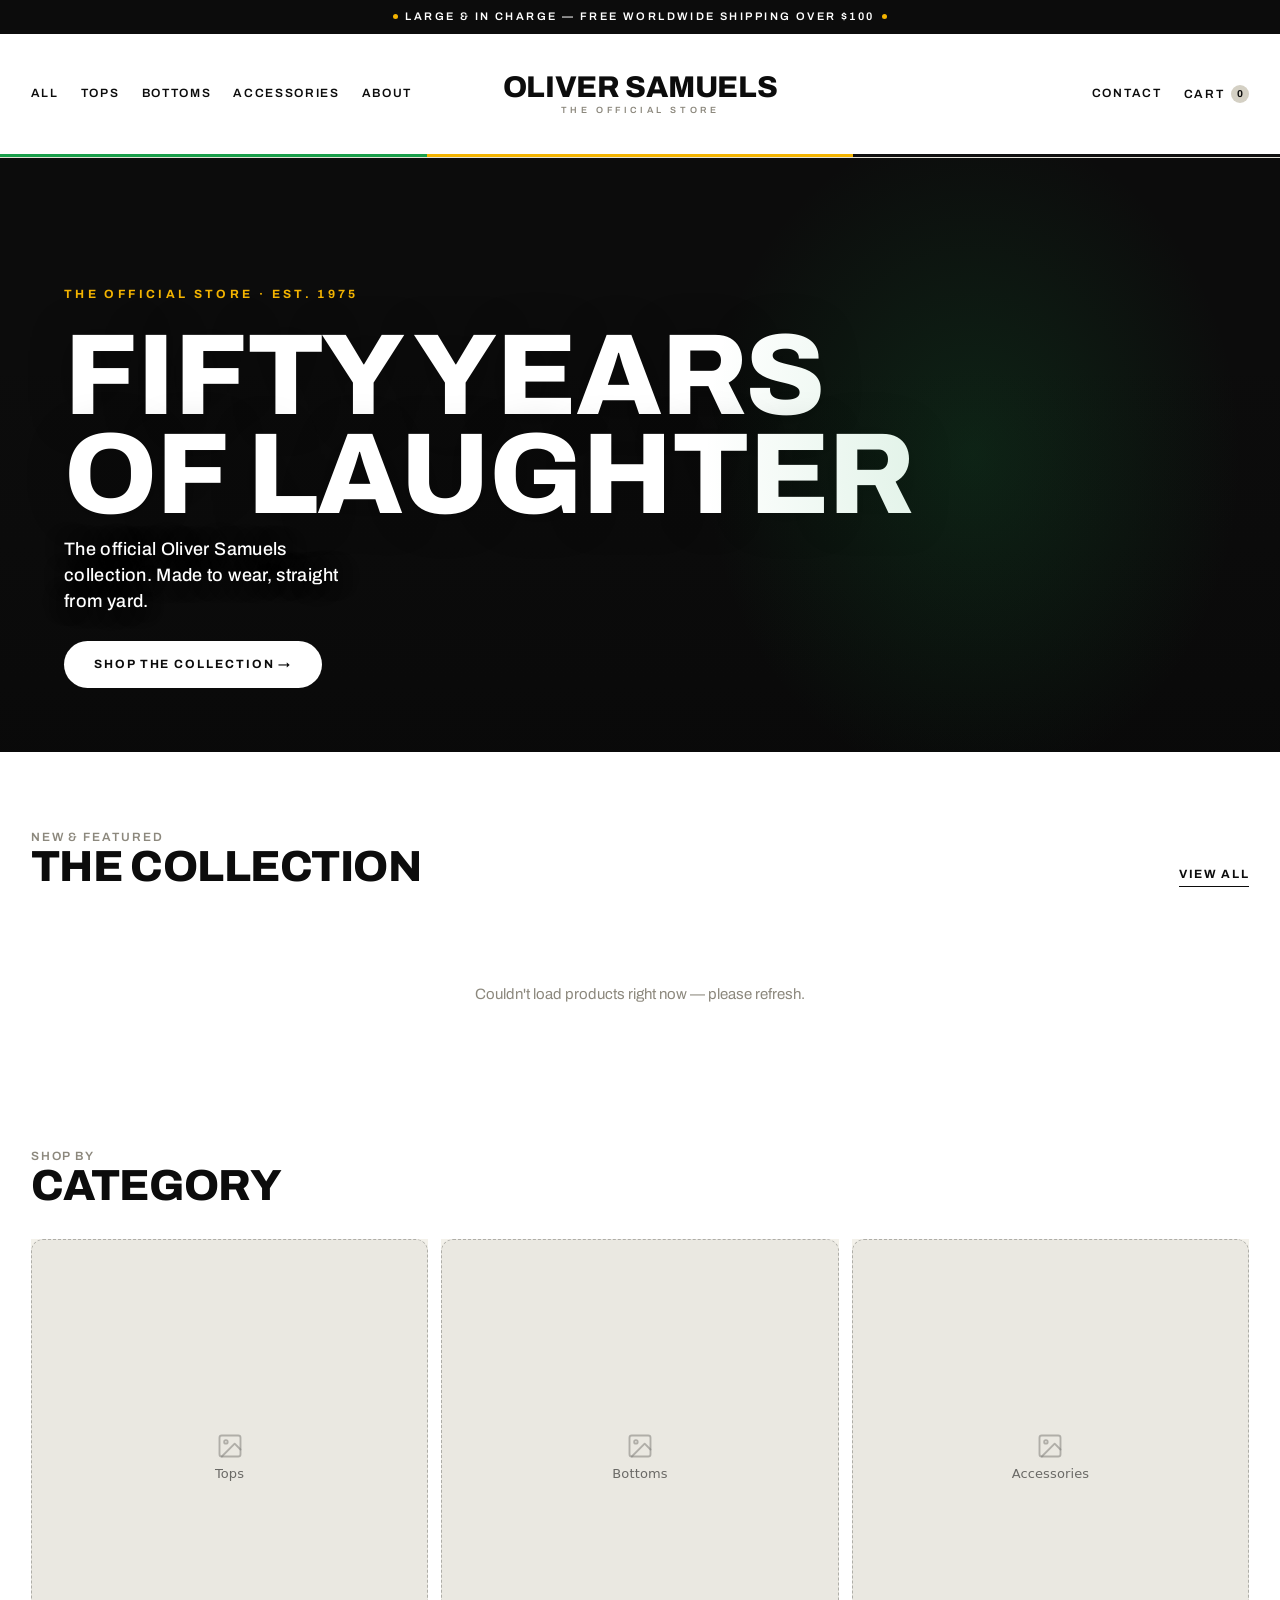
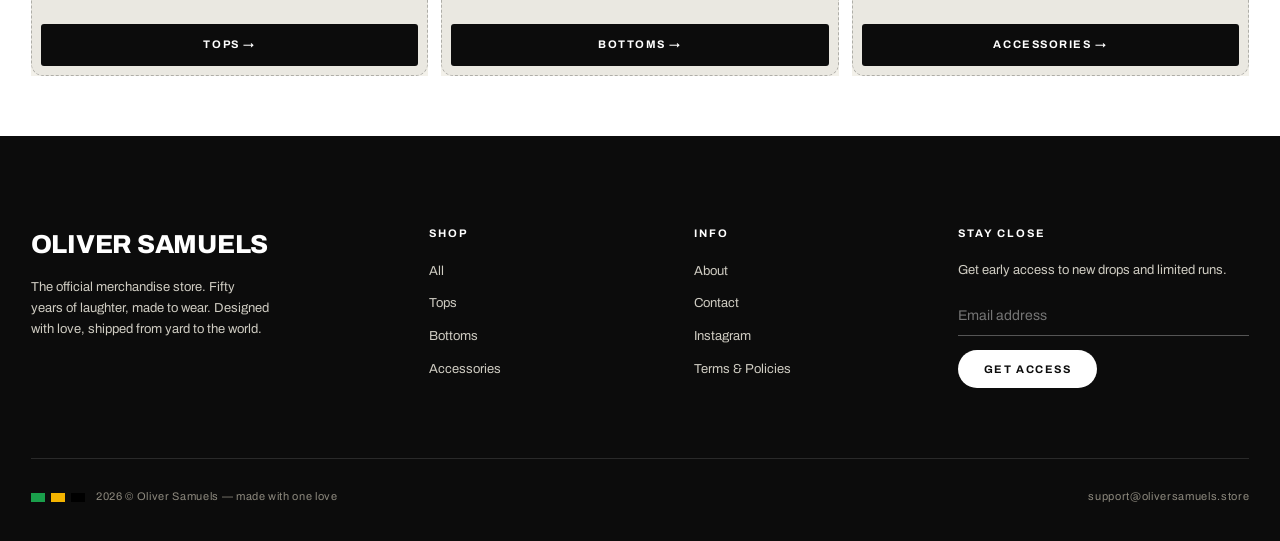
==== commit 939c4440: "Wire live Shopify catalog, real cart/checkout, and color-swap mockups Products, prices, and variants" ====
--- a/index.html
+++ b/index.html
@@ -1,394 +1,21 @@
 <!DOCTYPE html>
 <html lang="en">
 <head>
-<meta charset="UTF-8" />
-<meta name="viewport" content="width=device-width, initial-scale=1.0" />
-<title>Oliver Samuels — Coming Soon</title>
-<meta name="description" content="The official Oliver Samuels merch line is on the way. Sign up for early access." />
-<link rel="preconnect" href="https://fonts.googleapis.com">
-<link rel="preconnect" href="https://fonts.gstatic.com" crossorigin>
-<link href="https://fonts.googleapis.com/css2?family=Inter:wght@400;500;600;800;900&display=swap" rel="stylesheet">
-<style>
-  :root {
-    --bg: #0a0a0a;
-    --fg: #ffffff;
-    --muted: rgba(255,255,255,0.55);
-    --accent: #FFD100;   /* Jamaican gold */
-    --accent-2: #009B3A; /* Jamaican green */
-    --line: rgba(255,255,255,0.10);
-  }
-
-  * { box-sizing: border-box; }
-  html, body { height: 100%; }
-  body {
-    margin: 0;
-    font-family: 'Inter', sans-serif;
-    background: var(--bg);
-    color: var(--fg);
-    -webkit-font-smoothing: antialiased;
-    overflow-x: hidden;
-    display: flex;
-    flex-direction: column;
-    min-height: 100svh;
-  }
-
-  /* ============ Top bar ============ */
-  .topbar {
-    display: flex;
-    justify-content: space-between;
-    align-items: center;
-    padding: 18px 24px;
-    border-bottom: 1px solid var(--line);
-    font-size: 11px;
-    letter-spacing: 0.18em;
-    text-transform: uppercase;
-    color: var(--muted);
-  }
-  .dot {
-    display: inline-block;
-    width: 8px; height: 8px;
-    border-radius: 50%;
-    background: var(--accent-2);
-    margin-right: 8px;
-    animation: blink 1.6s ease-in-out infinite;
-    vertical-align: middle;
-  }
-  @keyframes blink {
-    0%, 100% { opacity: 1; transform: scale(1); }
-    50% { opacity: 0.35; transform: scale(0.85); }
-  }
-
-  /* ============ Marquee ============ */
-  .marquee {
-    overflow: hidden;
-    border-top: 1px solid var(--line);
-    border-bottom: 1px solid var(--line);
-    background: var(--accent-2);
-    color: #000;
-  }
-  .marquee__track {
-    display: inline-flex;
-    gap: 48px;
-    padding: 14px 0;
-    white-space: nowrap;
-    animation: scroll 28s linear infinite;
-    font-weight: 800;
-    font-size: 13px;
-    letter-spacing: 0.18em;
-    text-transform: uppercase;
-  }
-  .marquee__track span {
-    display: inline-flex;
-    align-items: center;
-    gap: 48px;
-  }
-  .marquee__track span::after {
-    content: "★";
-    font-size: 14px;
-    color: #FFD100;
-  }
-  @keyframes scroll {
-    from { transform: translateX(0); }
-    to   { transform: translateX(-50%); }
-  }
-
-  /* ============ Main ============ */
-  main {
-    flex: 1;
-    display: grid;
-    place-items: center;
-    padding: 40px 24px 80px;
-    position: relative;
-  }
-  .stage {
-    width: 100%;
-    max-width: 920px;
-    text-align: center;
-    position: relative;
-  }
-
-  .kicker {
-    font-size: 11px;
-    letter-spacing: 0.3em;
-    text-transform: uppercase;
-    color: var(--muted);
-    margin-bottom: 28px;
-    opacity: 0;
-    animation: fadeUp 0.8s ease-out 0.1s forwards;
-  }
-
-  .title {
-    font-weight: 900;
-    font-size: clamp(54px, 14vw, 180px);
-    letter-spacing: -0.04em;
-    line-height: 0.92;
-    margin: 0;
-  }
-  .title .word {
-    display: inline-block;
-    opacity: 0;
-    transform: translateY(40px);
-    animation: rise 0.9s cubic-bezier(.2,.7,.2,1) forwards;
-  }
-  .title .word:nth-child(1) { animation-delay: 0.15s; }
-  .title .word:nth-child(2) { animation-delay: 0.30s; }
-  .title .accent { color: var(--accent); position: relative; }
-  .title .accent::after {
-    content: "";
-    position: absolute;
-    left: 0; right: 0; bottom: -6px;
-    height: 6px;
-    background: var(--accent);
-    border-radius: 4px;
-    transform: scaleX(0);
-    transform-origin: left;
-    animation: line 0.7s cubic-bezier(.2,.7,.2,1) 1s forwards;
-  }
-  @keyframes rise {
-    to { opacity: 1; transform: translateY(0); }
-  }
-  @keyframes line {
-    to { transform: scaleX(1); }
-  }
-
-  .subtitle {
-    margin: 32px auto 0;
-    max-width: 560px;
-    font-size: 16px;
-    line-height: 1.6;
-    color: var(--muted);
-    opacity: 0;
-    animation: fadeUp 0.8s ease-out 0.9s forwards;
-  }
-  .subtitle b { color: var(--fg); font-weight: 600; }
-
-  @keyframes fadeUp {
-    from { opacity: 0; transform: translateY(14px); }
-    to { opacity: 1; transform: translateY(0); }
-  }
-
-  /* ============ Star spinner ============ */
-  .star {
-    position: absolute;
-    top: -10px;
-    right: 0;
-    width: 84px;
-    height: 84px;
-    color: var(--accent);
-    animation: spin 12s linear infinite;
-  }
-  @media (max-width: 640px) {
-    .star { width: 56px; height: 56px; top: -6px; right: 8px; }
-  }
-  @keyframes spin { to { transform: rotate(360deg); } }
-
-  /* ============ Form ============ */
-  .signup {
-    margin-top: 44px;
-    display: flex;
-    justify-content: center;
-    opacity: 0;
-    animation: fadeUp 0.8s ease-out 1.1s forwards;
-  }
-  .signup form {
-    display: flex;
-    gap: 8px;
-    width: 100%;
-    max-width: 480px;
-    background: rgba(255,255,255,0.04);
-    border: 1px solid var(--line);
-    border-radius: 999px;
-    padding: 6px;
-    transition: border-color 0.2s, background 0.2s;
-  }
-  .signup form:focus-within {
-    border-color: var(--accent);
-    background: rgba(255,255,255,0.06);
-  }
-  .signup input {
-    flex: 1;
-    background: transparent;
-    border: none;
-    outline: none;
-    color: var(--fg);
-    font-family: inherit;
-    font-size: 15px;
-    padding: 14px 20px;
-    min-width: 0;
-  }
-  .signup input::placeholder { color: rgba(255,255,255,0.4); }
-  .signup button {
-    background: var(--accent);
-    color: #000;
-    border: none;
-    font-family: inherit;
-    font-weight: 700;
-    font-size: 13px;
-    letter-spacing: 0.12em;
-    text-transform: uppercase;
-    padding: 14px 26px;
-    border-radius: 999px;
-    cursor: pointer;
-    transition: background 0.2s, transform 0.15s;
-    white-space: nowrap;
-  }
-  .signup button:hover { background: #fff; }
-  .signup button:active { transform: scale(0.97); }
-  .signup button:focus-visible { outline: 2px solid #fff; outline-offset: 2px; }
-
-  .form-note {
-    margin-top: 14px;
-    font-size: 11px;
-    letter-spacing: 0.16em;
-    text-transform: uppercase;
-    color: var(--muted);
-    text-align: center;
-    opacity: 0;
-    animation: fadeUp 0.8s ease-out 1.3s forwards;
-  }
-
-  /* Success state */
-  .success {
-    display: none;
-    margin-top: 44px;
-    text-align: center;
-  }
-  .success.show { display: block; animation: fadeUp 0.5s ease-out; }
-  .success-icon {
-    width: 56px; height: 56px;
-    border-radius: 50%;
-    background: var(--accent);
-    color: #000;
-    display: inline-flex;
-    align-items: center;
-    justify-content: center;
-    margin-bottom: 16px;
-  }
-  .success h3 { margin: 0 0 6px; font-size: 22px; letter-spacing: -0.01em; }
-  .success p { margin: 0; color: var(--muted); font-size: 14px; }
-
-  /* ============ Footer ============ */
-  footer {
-    border-top: 1px solid var(--line);
-    padding: 22px 24px;
-    display: flex;
-    justify-content: space-between;
-    align-items: center;
-    font-size: 11px;
-    letter-spacing: 0.18em;
-    text-transform: uppercase;
-    color: var(--muted);
-    flex-wrap: wrap;
-    gap: 12px;
-  }
-  footer a { color: var(--muted); text-decoration: none; transition: color 0.2s; }
-  footer a:hover, footer a:focus-visible { color: var(--accent); outline: none; }
-  .socials { display: flex; gap: 18px; }
-
-  /* Reduced motion — keep ambient motion (marquee, spin, pulse) but skip
-     the entrance choreography. Everything still ends in its final state. */
-  @media (prefers-reduced-motion: reduce) {
-    .title .word, .kicker, .subtitle, .signup, .form-note {
-      animation: none !important;
-      opacity: 1 !important;
-      transform: none !important;
-    }
-    .title .accent::after {
-      animation: none !important;
-      transform: scaleX(1) !important;
-    }
-  }
-</style>
+<meta charset="UTF-8"/>
+<meta name="viewport" content="width=device-width,initial-scale=1"/>
+<title>Oliver Samuels — The Official Store</title>
+<link rel="preconnect" href="https://fonts.googleapis.com"/>
+<link rel="preconnect" href="https://fonts.gstatic.com" crossorigin/>
+<link href="https://fonts.googleapis.com/css2?family=Archivo:ital,wght@0,400;0,500;0,600;0,700;0,800&family=Archivo+Expanded:wght@600;700;800&display=swap" rel="stylesheet"/>
+<link rel="stylesheet" href="styles.css"/>
 </head>
 <body>
-
-<div class="topbar" role="banner">
-  <span><span class="dot" aria-hidden="true"></span>Coming Soon</span>
-  <span>The Official Site</span>
-</div>
-
-<div class="marquee" aria-hidden="true">
-  <div class="marquee__track">
-    <span>Oliver Samuels Official</span>
-    <span>Large &amp; In Charge.</span>
-    <span>Coming Soon</span>
-    <span>The Official Merch Line</span>
-    <span>Built with Character</span>
-    <span>Oliver Samuels Official</span>
-    <span>Large &amp; In Charge.</span>
-    <span>Coming Soon</span>
-    <span>The Official Merch Line</span>
-    <span>Built with Character</span>
-  </div>
-</div>
-
-<main>
-  <div class="stage">
-    <svg class="star" viewBox="0 0 24 24" fill="currentColor" aria-hidden="true">
-      <path d="M12 1l2.39 7.36H22l-6.18 4.49L18.21 20 12 15.51 5.79 20l2.39-7.15L2 8.36h7.61z"/>
-    </svg>
-
-    <p class="kicker">Oliver Samuels · Official Merch</p>
-
-    <h1 class="title">
-      <span class="word">Large &amp;</span>
-      <span class="word accent">In Charge.</span>
-    </h1>
-
-    <p class="subtitle">
-      The official merch line from the one and only <b>Oliver Samuels</b> is on the way.
-      Built with the same charm and character you've loved for decades — now you can wear it.
-    </p>
-
-    <div class="signup" id="signupWrap">
-      <form id="signupForm" novalidate>
-        <label for="email" style="position:absolute;left:-9999px;">Email address</label>
-        <input id="email" type="email" placeholder="Enter your email" autocomplete="email" required />
-        <button type="submit">Notify Me First</button>
-      </form>
-    </div>
-    <p class="form-note">First in line · No spam · You have our word</p>
-
-    <div class="success" id="success" role="status" aria-live="polite">
-      <div class="success-icon" aria-hidden="true">
-        <svg width="24" height="24" viewBox="0 0 24 24" fill="none" stroke="currentColor" stroke-width="3" stroke-linecap="round" stroke-linejoin="round"><polyline points="20 6 9 17 4 12"/></svg>
-      </div>
-      <h3>You're on the list!</h3>
-      <p>We'll be in touch when the doors open.</p>
-    </div>
-  </div>
-</main>
-
-<footer>
-  <span>© 2026 Oliver Samuels</span>
-  <div class="socials">
-    <a href="#" aria-label="Instagram">Instagram</a>
-    <a href="#" aria-label="YouTube">YouTube</a>
-    <a href="mailto:hello@oliversamuelsofficial.com">Contact</a>
-  </div>
-</footer>
-
-<script>
-  const form = document.getElementById('signupForm');
-  const wrap = document.getElementById('signupWrap');
-  const note = document.querySelector('.form-note');
-  const success = document.getElementById('success');
-
-  form.addEventListener('submit', (e) => {
-    e.preventDefault();
-    const email = document.getElementById('email').value.trim();
-    if (!email || !/^[^@\s]+@[^@\s]+\.[^@\s]+$/.test(email)) {
-      form.style.borderColor = '#FFD100';
-      form.animate(
-        [{ transform: 'translateX(-6px)' }, { transform: 'translateX(6px)' }, { transform: 'translateX(0)' }],
-        { duration: 220, iterations: 1 }
-      );
-      return;
-    }
-    wrap.style.display = 'none';
-    note.style.display = 'none';
-    success.classList.add('show');
-  });
-</script>
+<div id="site-head"></div>
+<main id="app"></main>
+<div id="site-foot"></div>
+<script src="shopify-config.js"></script>
+<script src="image-slot.js"></script>
+<script src="store.js"></script>
+<script>OS.renderHome();</script>
 </body>
 </html>
--- a/styles.css
+++ b/styles.css
@@ -0,0 +1,423 @@
+/* ============================================================
+   OLIVER SAMUELS — merch store
+   Minimal black/paper streetwear store, Jamaican accents.
+   ============================================================ */
+
+:root{
+  --ink:#0c0c0c;
+  --paper:#ffffff;
+  --paper-2:#f3f1ea;      /* warm off-white product/photo ground */
+  --paper-3:#ebe8df;
+  --line:#e4e1d8;
+  --line-2:#d4d0c4;
+  --muted:#8c887d;
+  --muted-2:#666258;
+
+  /* Jamaica flag — used as accents only */
+  --jade:#1a9f4b;
+  --jade-deep:#0c7d39;
+  --gold:#f4b400;
+  --jam-black:#101010;
+
+  --maxw:1640px;
+  --gut:clamp(16px,2.4vw,40px);
+  --header-h:120px;
+
+  --f-sans:"Archivo","Archivo Placeholder",system-ui,sans-serif;
+  --f-wide:"Archivo Expanded","Archivo","Archivo Placeholder",system-ui,sans-serif;
+}
+
+*{box-sizing:border-box;}
+html{ -webkit-text-size-adjust:100%; }
+body{
+  margin:0;
+  font-family:var(--f-sans);
+  background:var(--paper);
+  color:var(--ink);
+  font-size:15px;
+  line-height:1.45;
+  -webkit-font-smoothing:antialiased;
+  text-rendering:optimizeLegibility;
+}
+a{color:inherit;text-decoration:none;}
+img{display:block;max-width:100%;}
+button{font-family:inherit;cursor:pointer;}
+ul{margin:0;padding:0;list-style:none;}
+
+.wrap{ max-width:var(--maxw); margin:0 auto; padding-inline:var(--gut); }
+.upper{ text-transform:uppercase; }
+.tnum{ font-variant-numeric:tabular-nums; }
+
+/* ---------- Announcement bar ---------- */
+.announce{
+  background:var(--ink);
+  color:var(--paper);
+  font-size:11px;
+  letter-spacing:.22em;
+  text-transform:uppercase;
+  font-weight:600;
+  text-align:center;
+  padding:9px 16px;
+  display:flex;align-items:center;justify-content:center;gap:.7em;
+}
+.announce .dot{ width:5px;height:5px;border-radius:50%;background:var(--gold); display:inline-block; }
+
+/* ---------- Header ---------- */
+.site-head{
+  position:sticky;top:0;z-index:60;
+  background:var(--paper);
+  border-bottom:1px solid var(--line);
+}
+.site-head .bar{
+  display:grid;
+  grid-template-columns:1fr auto 1fr;
+  align-items:center;
+  height:var(--header-h);
+}
+.head-nav{ display:flex; gap:22px; align-items:center; min-width:0; }
+.head-nav a, .head-tools button, .head-tools a{
+  font-size:12px;letter-spacing:.14em;text-transform:uppercase;font-weight:600;
+  color:var(--ink);background:none;border:0;padding:0;position:relative;
+}
+.head-nav a::after{
+  content:"";position:absolute;left:0;right:100%;bottom:-6px;height:1.5px;
+  background:var(--jade);transition:right .28s ease;
+}
+.head-nav a:hover::after, .head-nav a.active::after{ right:0; }
+.head-nav a.active{ }
+
+.brand{
+  font-family:var(--f-wide);
+  font-weight:800;
+  letter-spacing:-.01em;
+  text-transform:uppercase;
+  font-size:clamp(20px,2.5vw,30px);
+  line-height:.9;
+  text-align:center;
+  white-space:nowrap;
+}
+.brand small{
+  display:block;font-family:var(--f-sans);font-weight:600;
+  font-size:9px;letter-spacing:.4em;color:var(--muted);margin-top:5px;
+}
+.head-tools{ display:flex; gap:22px; align-items:center; justify-content:flex-end; }
+.cart-btn{ display:flex;align-items:center;gap:7px; }
+.cart-count{
+  min-width:18px;height:18px;padding:0 5px;border-radius:9px;
+  background:var(--ink);color:var(--paper);font-size:10px;font-weight:700;
+  display:inline-flex;align-items:center;justify-content:center;letter-spacing:0;
+}
+.cart-count[data-empty="1"]{ background:var(--line-2);color:var(--ink); }
+
+/* tricolor hairline under header */
+.flag-rule{ height:3px; display:flex; }
+.flag-rule i{ flex:1; }
+.flag-rule i:nth-child(1){ background:var(--jade); }
+.flag-rule i:nth-child(2){ background:var(--gold); }
+.flag-rule i:nth-child(3){ background:var(--jam-black); }
+
+/* mobile nav toggle */
+.nav-toggle{ display:none; background:none;border:0;flex-direction:column;gap:4px; }
+.nav-toggle span{ width:22px;height:1.6px;background:var(--ink);display:block; }
+
+/* ---------- Hero ---------- */
+.hero{ position:relative; background:var(--paper-2); }
+.hero image-slot{ width:100%; height:clamp(440px,72vh,820px); }
+
+/* Plain (imageless) hero */
+.hero--plain{
+  background:var(--ink);
+  min-height:clamp(440px,66vh,720px);
+  display:flex;
+  overflow:hidden;
+}
+.hero--plain::after{
+  content:"";position:absolute;right:-6%;bottom:-30%;width:60%;height:160%;
+  background:radial-gradient(closest-side, rgba(26,159,75,.16), rgba(26,159,75,0) 70%);
+  pointer-events:none;
+}
+.hero--plain .hero-copy{ position:static;background:none;justify-content:center;width:100%; }
+.hero--plain h1{ text-shadow:none; }
+.hero--plain p{ text-shadow:none;color:#cfccc2; }
+.hero-kicker{
+  color:var(--gold);font-size:12px;font-weight:700;letter-spacing:.28em;text-transform:uppercase;
+  margin-bottom:22px;
+}
+.hero .hero-copy{
+  position:absolute;inset:0;display:flex;flex-direction:column;justify-content:flex-end;
+  padding:clamp(28px,5vw,80px);
+  pointer-events:none;
+  background:linear-gradient(to top, rgba(8,8,8,.62) 0%, rgba(8,8,8,.18) 42%, rgba(8,8,8,0) 70%);
+}
+.hero h1{
+  font-family:var(--f-wide);font-weight:800;text-transform:uppercase;
+  color:var(--paper);margin:0;line-height:.86;letter-spacing:-.01em;
+  font-size:clamp(44px,9vw,140px);
+  text-shadow:0 2px 40px rgba(0,0,0,.35);
+}
+.hero p{
+  color:var(--paper);margin:.7em 0 0;max-width:30ch;
+  font-size:clamp(13px,1.5vw,18px);font-weight:500;letter-spacing:.02em;
+  text-shadow:0 1px 20px rgba(0,0,0,.5);
+}
+.hero .hero-cta{
+  pointer-events:auto;margin-top:26px;align-self:flex-start;
+  display:inline-flex;align-items:center;gap:10px;
+  background:var(--paper);color:var(--ink);
+  padding:15px 30px;font-size:12px;font-weight:700;letter-spacing:.16em;text-transform:uppercase;
+  border-radius:999px;transition:transform .2s ease, background .2s ease;
+}
+.hero .hero-cta:hover{ transform:translateY(-2px); background:var(--gold); }
+
+/* ---------- Section heads ---------- */
+.sec-head{
+  display:flex;align-items:flex-end;justify-content:space-between;gap:20px;
+  padding:clamp(40px,6vw,80px) 0 clamp(20px,2.5vw,32px);
+}
+.sec-head h2{
+  font-family:var(--f-wide);font-weight:800;text-transform:uppercase;
+  font-size:clamp(24px,3.4vw,46px);line-height:.95;margin:0;letter-spacing:-.01em;
+}
+.sec-head .sub{ font-size:12px;letter-spacing:.16em;text-transform:uppercase;color:var(--muted);font-weight:600; }
+.sec-head a.viewall{ font-size:12px;letter-spacing:.14em;text-transform:uppercase;font-weight:700;border-bottom:1.5px solid var(--ink);padding-bottom:3px;white-space:nowrap; }
+
+/* ---------- Product grid ---------- */
+.grid{
+  display:grid;
+  grid-template-columns:repeat(4,1fr);
+  gap:clamp(8px,1vw,16px) clamp(8px,1vw,18px);
+  padding-bottom:clamp(40px,6vw,90px);
+}
+.card{ position:relative; display:flex; flex-direction:column; }
+.card .ph{
+  position:relative;background:var(--paper-2);overflow:hidden;
+  aspect-ratio:4/5;
+}
+.card .ph image-slot{ width:100%;height:100%; }
+.card:hover .ph image-slot{ }
+.card .ph .badge{
+  position:absolute;top:12px;left:12px;z-index:3;
+  font-size:10px;font-weight:700;letter-spacing:.12em;text-transform:uppercase;
+  padding:5px 9px;border-radius:2px;background:var(--ink);color:var(--paper);
+}
+.card .ph .badge.sold{ background:var(--paper);color:var(--ink);border:1px solid var(--line-2); }
+.card .ph .badge.new{ background:var(--jade);color:#fff; }
+.card .ph .quick{
+  position:absolute;left:10px;right:10px;bottom:10px;z-index:3;
+  opacity:0;transform:translateY(8px);transition:.24s ease;
+  background:var(--paper);color:var(--ink);text-align:center;
+  font-size:11px;font-weight:700;letter-spacing:.14em;text-transform:uppercase;
+  padding:13px;border-radius:3px;
+}
+.card:hover .ph .quick{ opacity:1;transform:none; }
+.card .meta{ padding:14px 2px 6px;display:flex;flex-direction:column;gap:3px; }
+.card .meta .nm{ font-size:13px;font-weight:600;letter-spacing:.03em;text-transform:uppercase; }
+.card .meta .pr{ font-size:13px;color:var(--muted-2);font-variant-numeric:tabular-nums; }
+.card .meta .pr s{ color:var(--line-2);margin-right:7px; }
+
+/* ---------- Collection page chrome ---------- */
+.coll-head{ padding:clamp(34px,5vw,64px) 0 18px; border-bottom:1px solid var(--line); margin-bottom:clamp(22px,3vw,38px); }
+.coll-head .crumbs{ font-size:11px;letter-spacing:.16em;text-transform:uppercase;color:var(--muted);font-weight:600;margin-bottom:14px; }
+.coll-head h1{ font-family:var(--f-wide);font-weight:800;text-transform:uppercase;font-size:clamp(34px,6vw,84px);line-height:.9;margin:0;letter-spacing:-.02em; }
+.coll-head .count{ margin-top:14px;font-size:12px;color:var(--muted);letter-spacing:.1em;text-transform:uppercase; }
+.coll-filters{ display:flex;gap:10px;flex-wrap:wrap;padding-bottom:clamp(20px,3vw,34px); }
+.coll-filters a{
+  font-size:11px;font-weight:700;letter-spacing:.14em;text-transform:uppercase;
+  padding:10px 18px;border:1px solid var(--line-2);border-radius:999px;color:var(--muted-2);
+  transition:.18s ease;
+}
+.coll-filters a:hover{ border-color:var(--ink);color:var(--ink); }
+.coll-filters a.active{ background:var(--ink);color:var(--paper);border-color:var(--ink); }
+
+/* ---------- Product detail ---------- */
+.pdp{ display:grid; grid-template-columns:1.35fr minmax(0,1fr); gap:clamp(24px,3vw,60px); padding:clamp(20px,3vw,44px) 0 clamp(40px,6vw,90px); align-items:start; }
+.pdp .gallery{ display:grid; grid-template-columns:1fr 1fr; gap:8px; }
+.pdp .gallery image-slot{ width:100%; background:var(--paper-2); }
+.pdp .gallery .g-main{ grid-column:1 / -1; aspect-ratio:4/5; }
+.pdp .gallery .g-sub{ aspect-ratio:1/1; }
+/* colour-picker thumbnail strip under the main mockup */
+.pdp .gallery .g-thumbs{ grid-column:1 / -1; display:flex; flex-wrap:wrap; gap:8px; }
+.g-thumb{ width:64px; height:64px; padding:0; border:1px solid var(--line-2); border-radius:4px; overflow:hidden; background:var(--paper-2); cursor:pointer; transition:border-color .15s ease; }
+.g-thumb img{ width:100%; height:100%; object-fit:cover; display:block; }
+.g-thumb:hover{ border-color:var(--muted-2); }
+.g-thumb.sel{ border-color:var(--ink); box-shadow:0 0 0 1px var(--ink); }
+.pdp .info{ position:sticky; top:calc(var(--header-h) + 24px); }
+.pdp .info .crumbs{ font-size:11px;letter-spacing:.16em;text-transform:uppercase;color:var(--muted);font-weight:600;margin-bottom:18px; }
+.pdp .info h1{ font-family:var(--f-wide);font-weight:800;text-transform:uppercase;font-size:clamp(26px,3.2vw,42px);line-height:.95;margin:0 0 14px;letter-spacing:-.01em; }
+.pdp .info .price{ font-size:20px;font-weight:600;font-variant-numeric:tabular-nums;margin-bottom:8px; }
+.pdp .info .price s{ color:var(--line-2);margin-right:10px;font-weight:400; }
+.pdp .info .tagline{ color:var(--muted-2);font-size:14px;line-height:1.55;max-width:46ch;margin:0 0 26px; }
+
+.opt-label{ font-size:11px;font-weight:700;letter-spacing:.16em;text-transform:uppercase;margin:0 0 11px;display:flex;justify-content:space-between;align-items:center; }
+.opt-label a{ color:var(--muted);border-bottom:1px solid var(--line-2);font-weight:600;letter-spacing:.06em;padding-bottom:1px; }
+.sizes{ display:flex;gap:8px;flex-wrap:wrap;margin-bottom:26px; }
+.sizes button{
+  min-width:52px;height:50px;padding:0 14px;background:var(--paper);
+  border:1px solid var(--line-2);border-radius:3px;
+  font-size:13px;font-weight:600;letter-spacing:.04em;color:var(--ink);
+  transition:.15s ease;
+}
+.sizes button:hover{ border-color:var(--ink); }
+.sizes button.sel{ background:var(--ink);color:var(--paper);border-color:var(--ink); }
+.sizes button:disabled{ color:var(--line-2);text-decoration:line-through;cursor:not-allowed;border-color:var(--line); }
+
+.stock{ font-size:12px;letter-spacing:.06em;color:var(--jade-deep);font-weight:600;margin-bottom:16px;display:flex;align-items:center;gap:8px; }
+.stock i{ width:7px;height:7px;border-radius:50%;background:var(--jade);display:inline-block; }
+.stock.out{ color:var(--muted); }
+.stock.out i{ background:var(--line-2); }
+
+.add-btn{
+  width:100%;height:58px;background:var(--ink);color:var(--paper);border:0;border-radius:3px;
+  font-size:12px;font-weight:700;letter-spacing:.18em;text-transform:uppercase;
+  transition:.18s ease; position:relative; overflow:hidden;
+}
+.add-btn:hover:not(:disabled){ background:var(--jade-deep); }
+.add-btn:disabled{ background:var(--paper-3);color:var(--muted);cursor:not-allowed; }
+.add-btn.added{ background:var(--jade); }
+
+.accordions{ margin-top:34px;border-top:1px solid var(--line); }
+.acc{ border-bottom:1px solid var(--line); }
+.acc > button{
+  width:100%;display:flex;justify-content:space-between;align-items:center;gap:12px;
+  background:none;border:0;padding:18px 0;text-align:left;
+  font-size:12px;font-weight:700;letter-spacing:.14em;text-transform:uppercase;color:var(--ink);
+}
+.acc > button .pm{ font-size:18px;font-weight:400;transition:transform .2s ease; }
+.acc.open > button .pm{ transform:rotate(45deg); }
+.acc .body{ max-height:0;overflow:hidden;transition:max-height .3s ease; }
+.acc.open .body{ max-height:2400px; }
+.acc .body .inner{ padding:0 0 22px;font-size:13.5px;line-height:1.65;color:var(--muted-2);overflow-x:auto; }
+/* Tapstitch size-guide tables ship with hard-coded pixel widths — keep them
+   contained so they scroll inside the accordion instead of stretching the page. */
+.acc .body .inner table{ max-width:100%; }
+.acc .body .inner table[style]{ width:auto !important; }
+.acc .body .inner table td[style], .acc .body .inner table th[style]{ width:auto !important; min-width:44px; }
+.acc .body .inner ul{ list-style:disc;padding-left:18px;display:flex;flex-direction:column;gap:5px; }
+.acc .body .inner table{ width:100%;border-collapse:collapse;font-size:12.5px;margin-top:4px; }
+.acc .body .inner th, .acc .body .inner td{ text-align:left;padding:7px 8px;border-bottom:1px solid var(--line); }
+.acc .body .inner th{ color:var(--ink);font-weight:700;text-transform:uppercase;letter-spacing:.08em;font-size:11px; }
+
+/* ---------- Cart drawer ---------- */
+.scrim{ position:fixed;inset:0;background:rgba(12,12,12,.42);opacity:0;visibility:hidden;transition:.25s ease;z-index:90; }
+.scrim.open{ opacity:1;visibility:visible; }
+.drawer{
+  position:fixed;top:0;right:0;height:100%;width:min(440px,100%);background:var(--paper);z-index:100;
+  transform:translateX(100%);transition:transform .32s cubic-bezier(.4,0,.1,1);
+  display:flex;flex-direction:column;
+}
+.drawer.open{ transform:none; }
+.drawer .dh{ display:flex;align-items:center;justify-content:space-between;padding:24px;border-bottom:1px solid var(--line); }
+.drawer .dh h3{ margin:0;font-size:13px;font-weight:700;letter-spacing:.16em;text-transform:uppercase; }
+.drawer .dh button{ background:none;border:0;font-size:13px;letter-spacing:.1em;text-transform:uppercase;font-weight:600;color:var(--muted); }
+.drawer .ditems{ flex:1;overflow:auto;padding:8px 24px; }
+.drawer .empty{ display:flex;flex-direction:column;align-items:center;justify-content:center;height:100%;gap:18px;text-align:center;color:var(--muted); }
+.drawer .empty p{ font-size:13px;letter-spacing:.12em;text-transform:uppercase;font-weight:600;margin:0; }
+.li{ display:grid;grid-template-columns:64px 1fr auto;gap:14px;padding:18px 0;border-bottom:1px solid var(--line);align-items:start; }
+.li .liph{ width:64px;height:80px;background:var(--paper-2);border-radius:2px;overflow:hidden; }
+.li .liph img{ width:100%;height:100%;object-fit:cover; }
+.li .lin{ font-size:12px;font-weight:600;text-transform:uppercase;letter-spacing:.04em;line-height:1.4; }
+.li .lis{ font-size:11px;color:var(--muted);margin-top:4px;letter-spacing:.06em; }
+.li .liqty{ display:inline-flex;align-items:center;gap:10px;margin-top:9px;border:1px solid var(--line-2);border-radius:3px;padding:4px 8px; }
+.li .liqty button{ background:none;border:0;font-size:14px;line-height:1;color:var(--muted-2);width:14px; }
+.li .liqty span{ font-size:12px;font-weight:600;min-width:14px;text-align:center; }
+.li .lip{ font-size:12px;font-weight:600;font-variant-numeric:tabular-nums;text-align:right; }
+.li .lirm{ display:block;margin-top:10px;font-size:10px;letter-spacing:.1em;text-transform:uppercase;color:var(--muted);border-bottom:1px solid var(--line-2);background:none;border-top:0;border-left:0;border-right:0;padding:0 0 1px; }
+.drawer .dfoot{ border-top:1px solid var(--line);padding:24px; }
+.drawer .dfoot .row{ display:flex;justify-content:space-between;font-size:12px;letter-spacing:.1em;text-transform:uppercase;margin-bottom:6px;color:var(--muted-2); }
+.drawer .dfoot .row.tot{ color:var(--ink);font-weight:700;font-size:14px;margin:14px 0 18px; }
+.drawer .dfoot .co{ width:100%;height:54px;background:var(--ink);color:var(--paper);border:0;border-radius:3px;font-size:12px;font-weight:700;letter-spacing:.18em;text-transform:uppercase; }
+.drawer .dfoot .co:hover{ background:var(--jade-deep); }
+.drawer .dfoot .note{ text-align:center;font-size:10px;letter-spacing:.1em;text-transform:uppercase;color:var(--muted);margin-top:12px; }
+
+/* ---------- Editorial / content pages ---------- */
+.page-hero{ padding:clamp(50px,8vw,120px) 0 clamp(30px,4vw,50px); border-bottom:1px solid var(--line); }
+.page-hero .crumbs{ font-size:11px;letter-spacing:.16em;text-transform:uppercase;color:var(--muted);font-weight:600;margin-bottom:18px; }
+.page-hero h1{ font-family:var(--f-wide);font-weight:800;text-transform:uppercase;font-size:clamp(40px,8vw,110px);line-height:.88;margin:0;letter-spacing:-.02em;max-width:16ch; }
+.about-grid{ display:grid;grid-template-columns:1fr 1fr;gap:clamp(30px,5vw,80px);padding:clamp(40px,6vw,90px) 0;align-items:center; }
+.about-grid image-slot{ width:100%;aspect-ratio:1/1; }
+.prose{ max-width:60ch; }
+.prose .lead{ font-size:clamp(18px,2.2vw,26px);line-height:1.45;font-weight:500;margin:0 0 26px;letter-spacing:-.01em; }
+.prose p{ font-size:15px;line-height:1.7;color:var(--muted-2);margin:0 0 18px; }
+.prose .kicker{ font-size:11px;letter-spacing:.2em;text-transform:uppercase;color:var(--jade-deep);font-weight:700;margin:0 0 18px; }
+.stat-row{ display:flex;gap:clamp(24px,5vw,70px);flex-wrap:wrap;padding:clamp(30px,4vw,50px) 0;border-top:1px solid var(--line);border-bottom:1px solid var(--line);margin-bottom:clamp(40px,6vw,80px); }
+.stat-row .st .n{ font-family:var(--f-wide);font-weight:800;font-size:clamp(34px,5vw,64px);line-height:1;letter-spacing:-.02em; }
+.stat-row .st .l{ font-size:11px;letter-spacing:.14em;text-transform:uppercase;color:var(--muted);margin-top:8px;font-weight:600; }
+
+/* contact */
+.contact-grid{ display:grid;grid-template-columns:1fr 1fr;gap:clamp(30px,5vw,80px);padding:clamp(40px,6vw,80px) 0; }
+.field{ margin-bottom:18px; }
+.field label{ display:block;font-size:11px;letter-spacing:.14em;text-transform:uppercase;font-weight:700;margin-bottom:8px; }
+.field input, .field textarea{ width:100%;border:1px solid var(--line-2);border-radius:3px;padding:14px;font-family:inherit;font-size:14px;background:var(--paper);color:var(--ink); }
+.field input:focus, .field textarea:focus{ outline:0;border-color:var(--ink); }
+.field textarea{ min-height:140px;resize:vertical; }
+.contact-info .ci{ padding:20px 0;border-bottom:1px solid var(--line); }
+.contact-info .ci h4{ margin:0 0 6px;font-size:11px;letter-spacing:.16em;text-transform:uppercase;color:var(--muted); }
+.contact-info .ci p{ margin:0;font-size:16px;font-weight:500; }
+.submit-btn{ background:var(--ink);color:var(--paper);border:0;border-radius:3px;height:56px;padding:0 40px;font-size:12px;font-weight:700;letter-spacing:.18em;text-transform:uppercase; }
+.submit-btn:hover{ background:var(--jade-deep); }
+
+/* ---------- Marquee strip ---------- */
+.marquee{ background:var(--ink);color:var(--paper);overflow:hidden;padding:16px 0;border-top:3px solid transparent; }
+.marquee .track{ display:flex;gap:48px;white-space:nowrap;width:max-content;animation:scroll 26s linear infinite; }
+.marquee span{ font-family:var(--f-wide);font-weight:800;text-transform:uppercase;font-size:20px;letter-spacing:.02em;display:inline-flex;align-items:center;gap:48px; }
+.marquee span::after{ content:"★";color:var(--gold);font-size:14px; }
+@keyframes scroll{ to{ transform:translateX(-50%); } }
+@media (prefers-reduced-motion:reduce){ .marquee .track{ animation:none; } }
+
+/* ---------- Footer ---------- */
+.site-foot{ background:var(--ink);color:#cfccc2;padding:clamp(50px,7vw,90px) 0 36px;margin-top:clamp(30px,5vw,60px); }
+.site-foot .ftop{ display:grid;grid-template-columns:1.6fr 1fr 1fr 1.3fr;gap:40px;padding-bottom:clamp(40px,6vw,70px);border-bottom:1px solid rgba(255,255,255,.12); }
+.site-foot .brandblock h3{ font-family:var(--f-wide);font-weight:800;text-transform:uppercase;color:#fff;font-size:26px;margin:0 0 14px;letter-spacing:-.01em; }
+.site-foot .brandblock p{ font-size:13px;line-height:1.6;max-width:34ch;margin:0; }
+.site-foot h5{ font-size:11px;letter-spacing:.18em;text-transform:uppercase;color:#fff;margin:0 0 18px;font-weight:700; }
+.site-foot ul{ display:flex;flex-direction:column;gap:11px; }
+.site-foot ul a{ font-size:13px;color:#cfccc2; }
+.site-foot ul a:hover{ color:#fff; }
+.site-foot .news input{ width:100%;background:transparent;border:0;border-bottom:1px solid rgba(255,255,255,.3);color:#fff;padding:12px 0;font-family:inherit;font-size:14px; }
+.site-foot .news input:focus{ outline:0;border-color:var(--gold); }
+.site-foot .news button{ margin-top:14px;background:#fff;color:var(--ink);border:0;border-radius:999px;padding:13px 26px;font-size:11px;font-weight:700;letter-spacing:.14em;text-transform:uppercase; }
+.site-foot .fbot{ display:flex;justify-content:space-between;align-items:center;gap:20px;padding-top:30px;flex-wrap:wrap; }
+.site-foot .fbot .fl{ display:flex;gap:6px;align-items:center; }
+.site-foot .fbot .fl i{ width:14px;height:9px;display:inline-block; }
+.site-foot .fbot small{ font-size:11px;letter-spacing:.06em;color:#8d897e; }
+
+/* ---------- Responsive ---------- */
+@media (max-width:1100px){
+  .grid{ grid-template-columns:repeat(3,1fr); }
+  .site-foot .ftop{ grid-template-columns:1fr 1fr; gap:40px 30px; }
+}
+/* Swap the full text nav for the hamburger before it can crowd the centered
+   logo, without collapsing the desktop two-column product layout. */
+@media (max-width:1040px) and (min-width:821px){
+  .head-nav{ display:none; }
+  .nav-toggle{ display:flex; }
+}
+@media (max-width:820px){
+  :root{ --header-h:64px; }
+  .head-nav{ display:none; }
+  .nav-toggle{ display:flex; }
+  .site-head .bar{ grid-template-columns:auto 1fr auto; column-gap:14px; }
+  .brand{ text-align:center; font-size:18px; }
+  .brand small{ display:none; }
+  .head-tools{ gap:16px; }
+  .head-tools > a{ display:none; }   /* Contact lives in the hamburger menu */
+  .pdp{ grid-template-columns:minmax(0,1fr); }
+  .pdp .info{ position:static; min-width:0; }
+  .about-grid, .contact-grid{ grid-template-columns:1fr; }
+  .grid{ grid-template-columns:repeat(2,1fr); }
+}
+@media (max-width:400px){
+  .brand{ font-size:16px; }
+}
+@media (max-width:520px){
+  .grid{ grid-template-columns:repeat(2,1fr); gap:6px; }
+  .pdp .gallery{ grid-template-columns:1fr; }
+  .card .meta .nm{ font-size:11.5px; }
+}
+
+/* ---------- Mobile slide nav ---------- */
+.mnav{ position:fixed;inset:0;background:var(--paper);z-index:80;transform:translateX(-100%);transition:transform .3s ease;display:flex;flex-direction:column;padding:24px; }
+.mnav.open{ transform:none; }
+.mnav .mtop{ display:flex;justify-content:space-between;align-items:center;margin-bottom:30px; }
+.mnav .mtop button{ background:none;border:0;font-size:24px;line-height:1; }
+.mnav a{ font-family:var(--f-wide);font-weight:800;text-transform:uppercase;font-size:32px;padding:14px 0;border-bottom:1px solid var(--line); }
